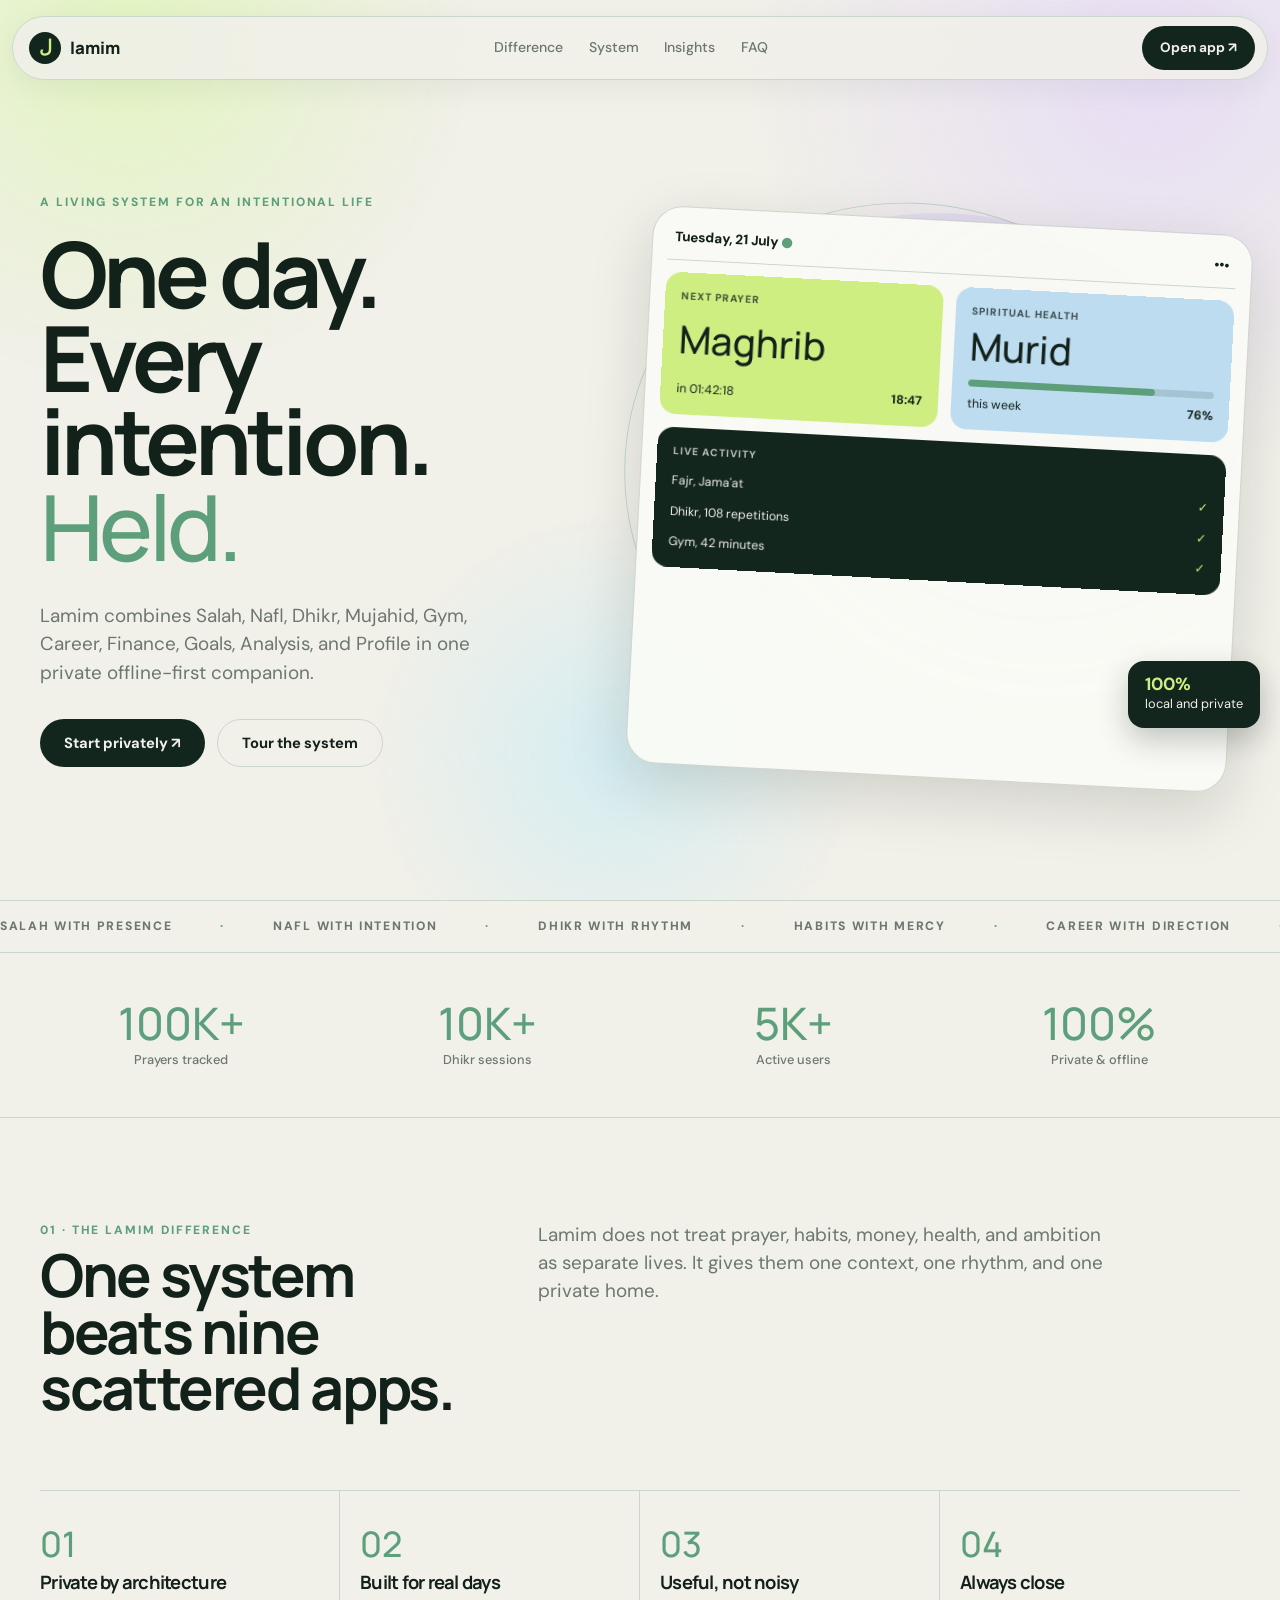
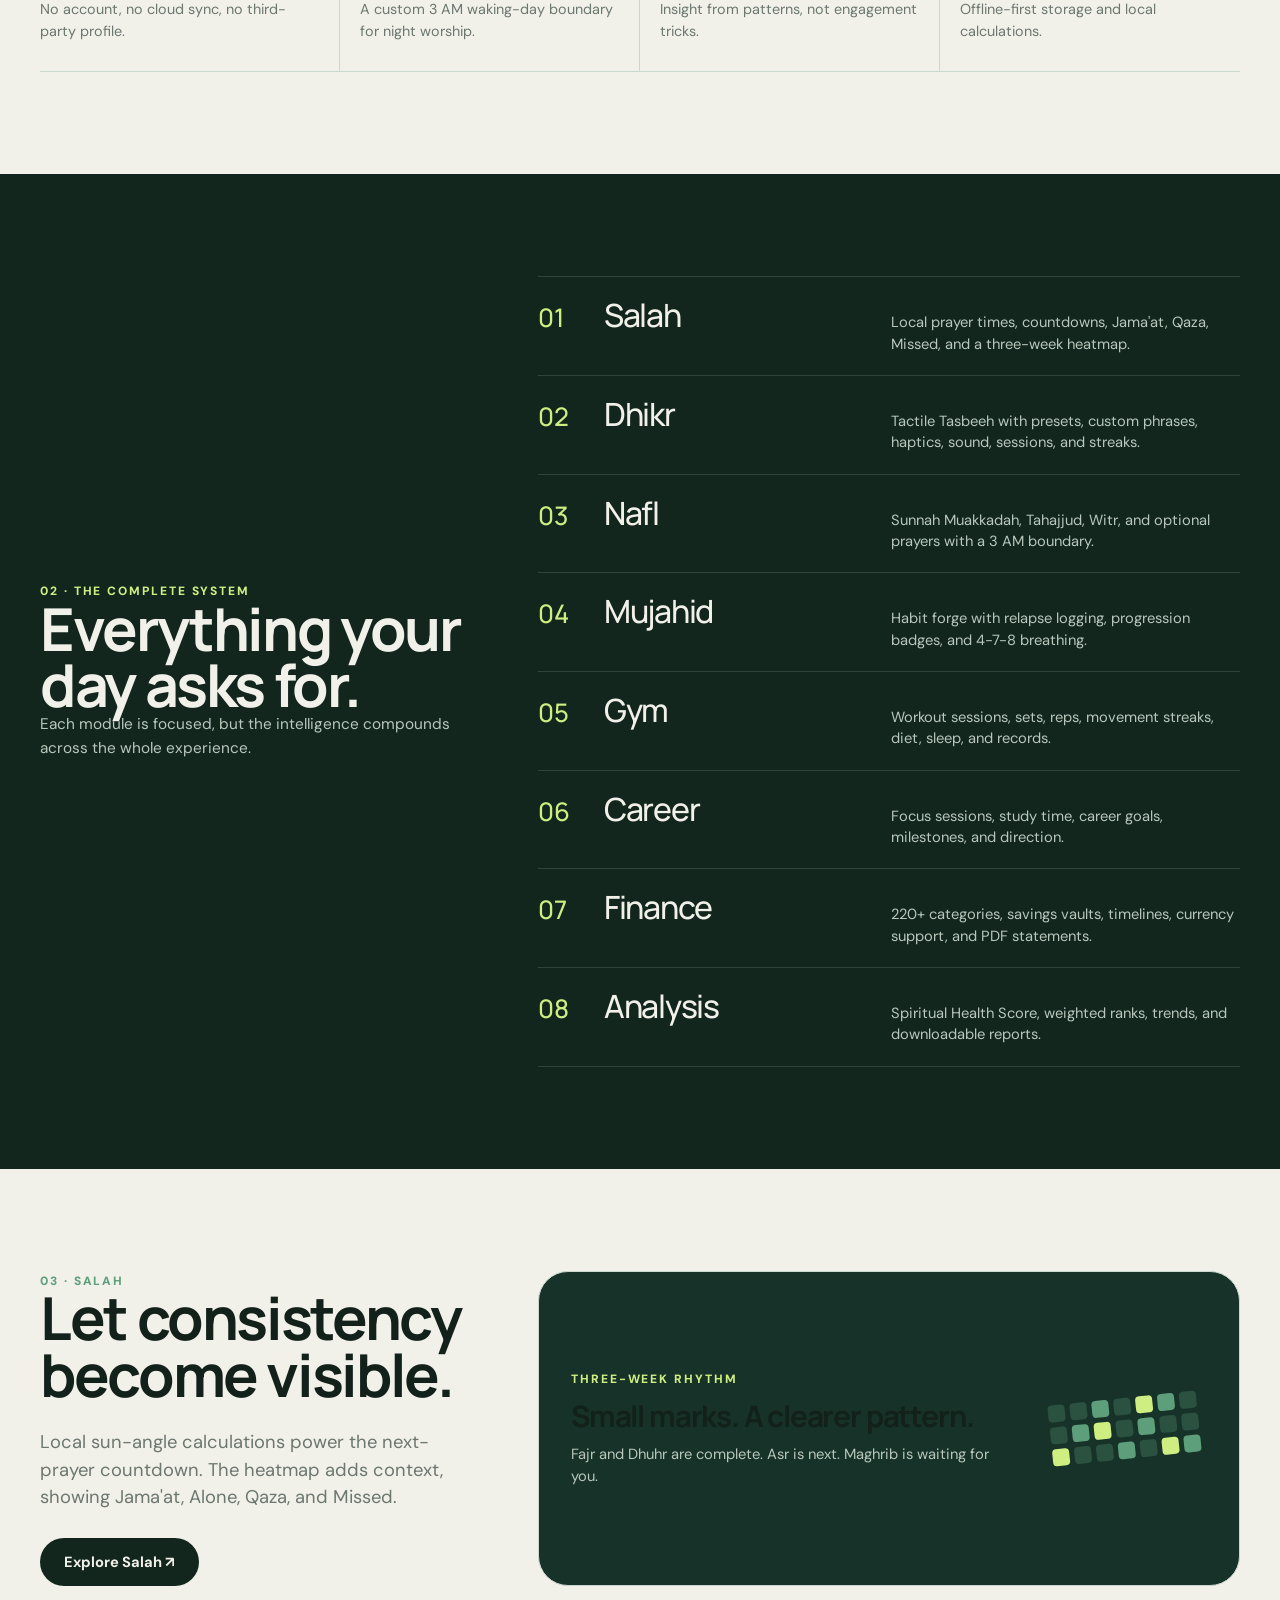
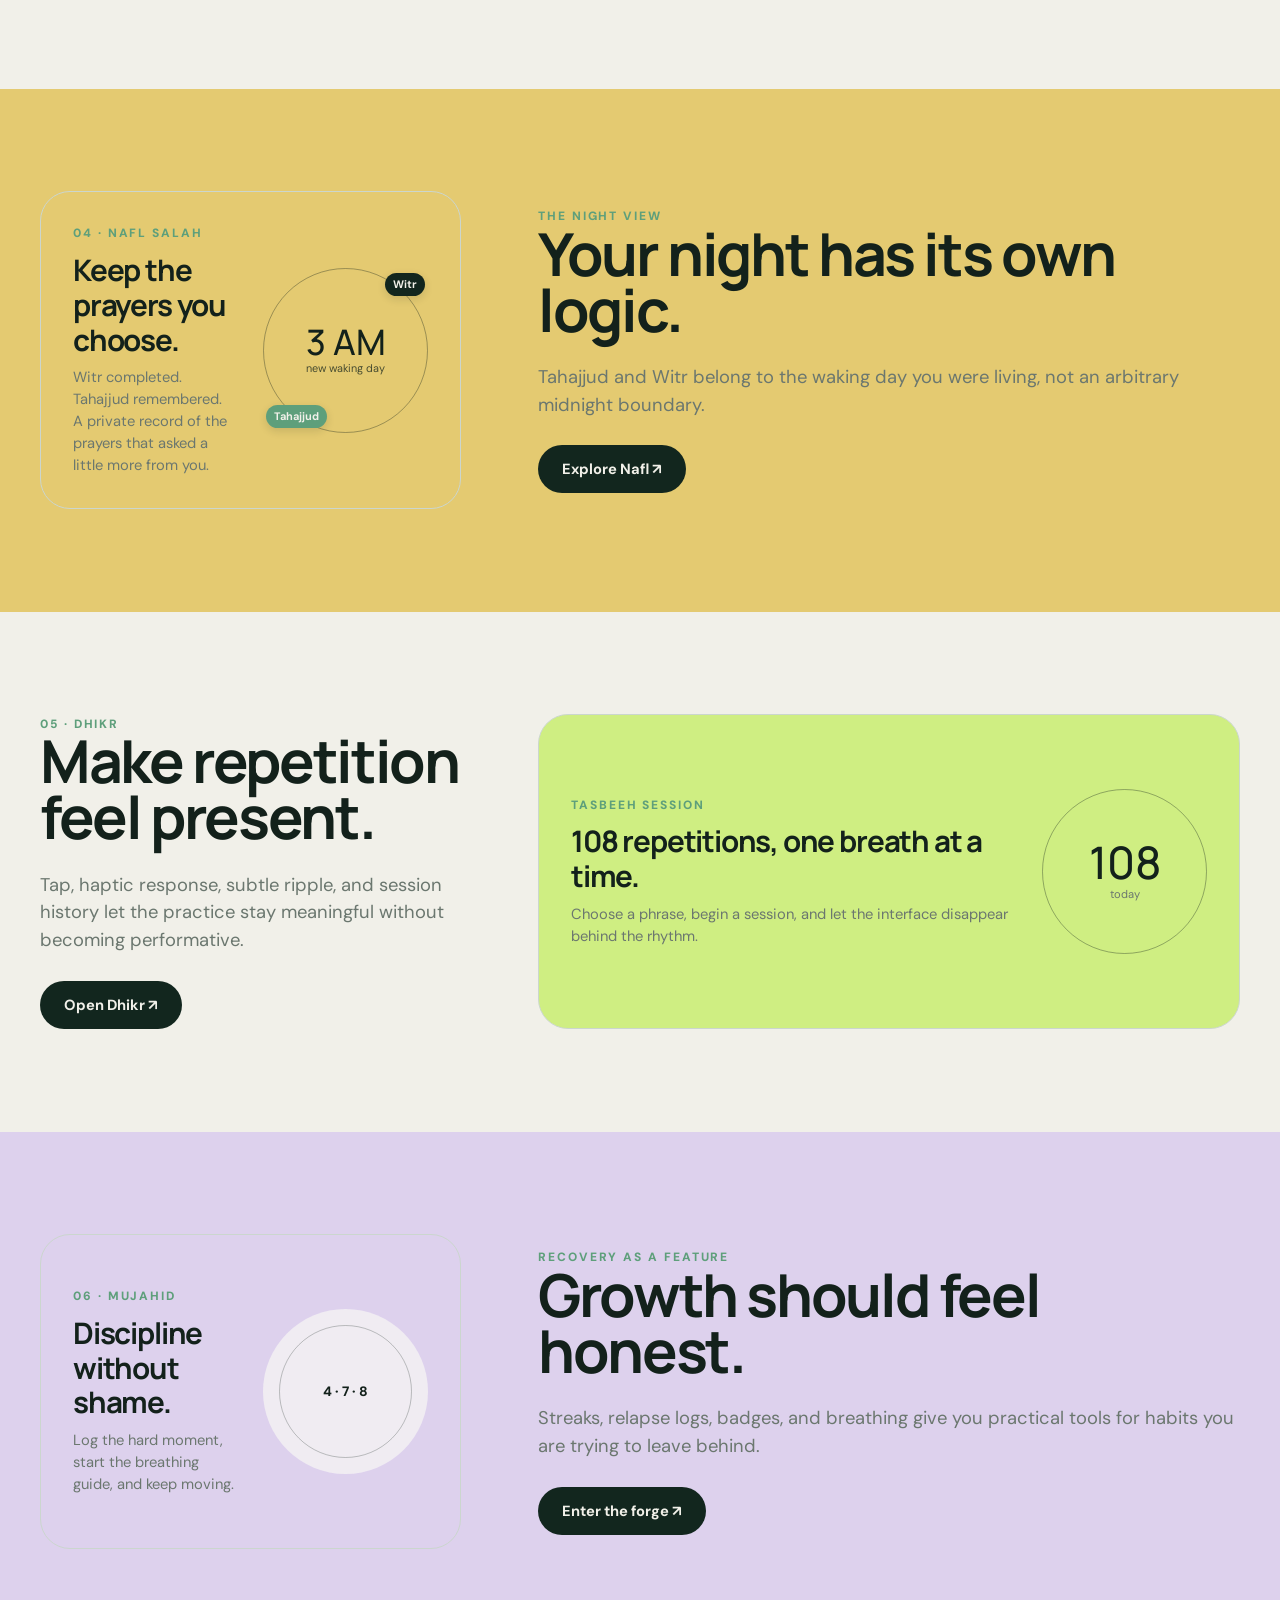
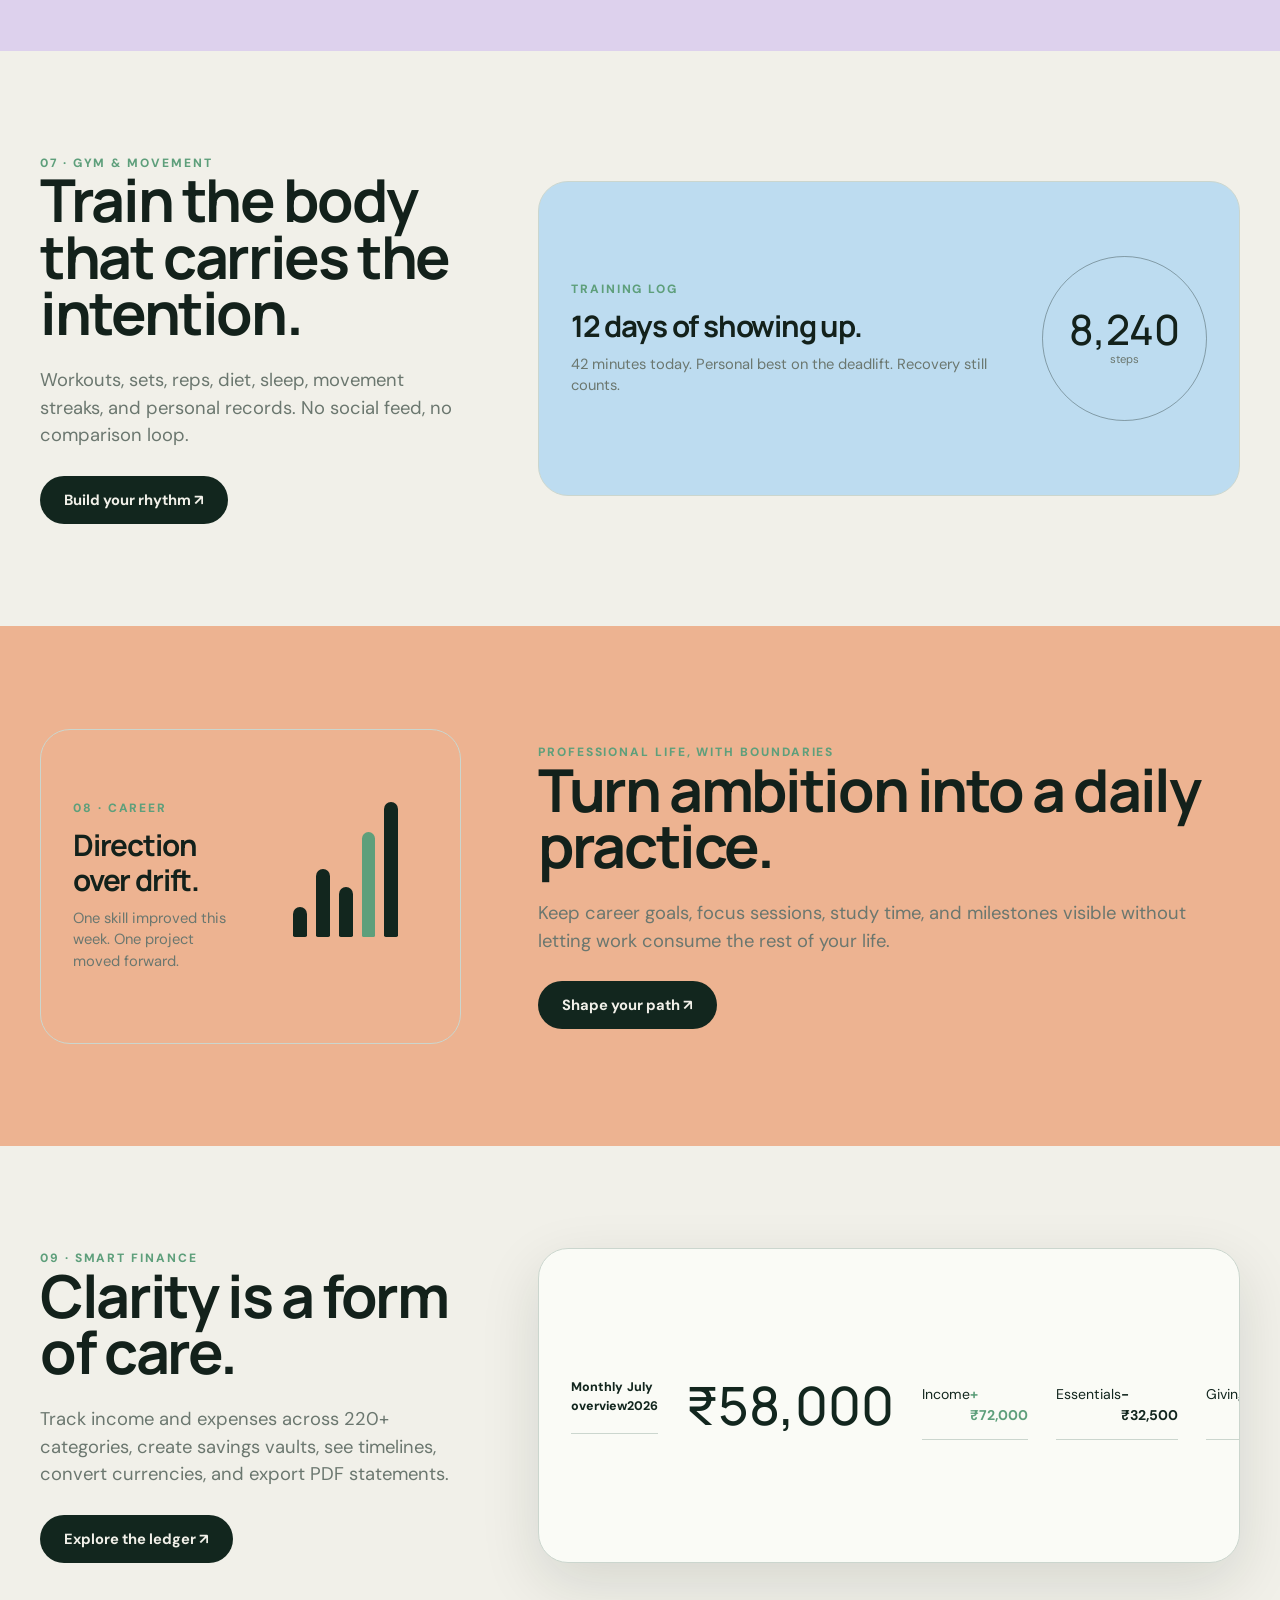
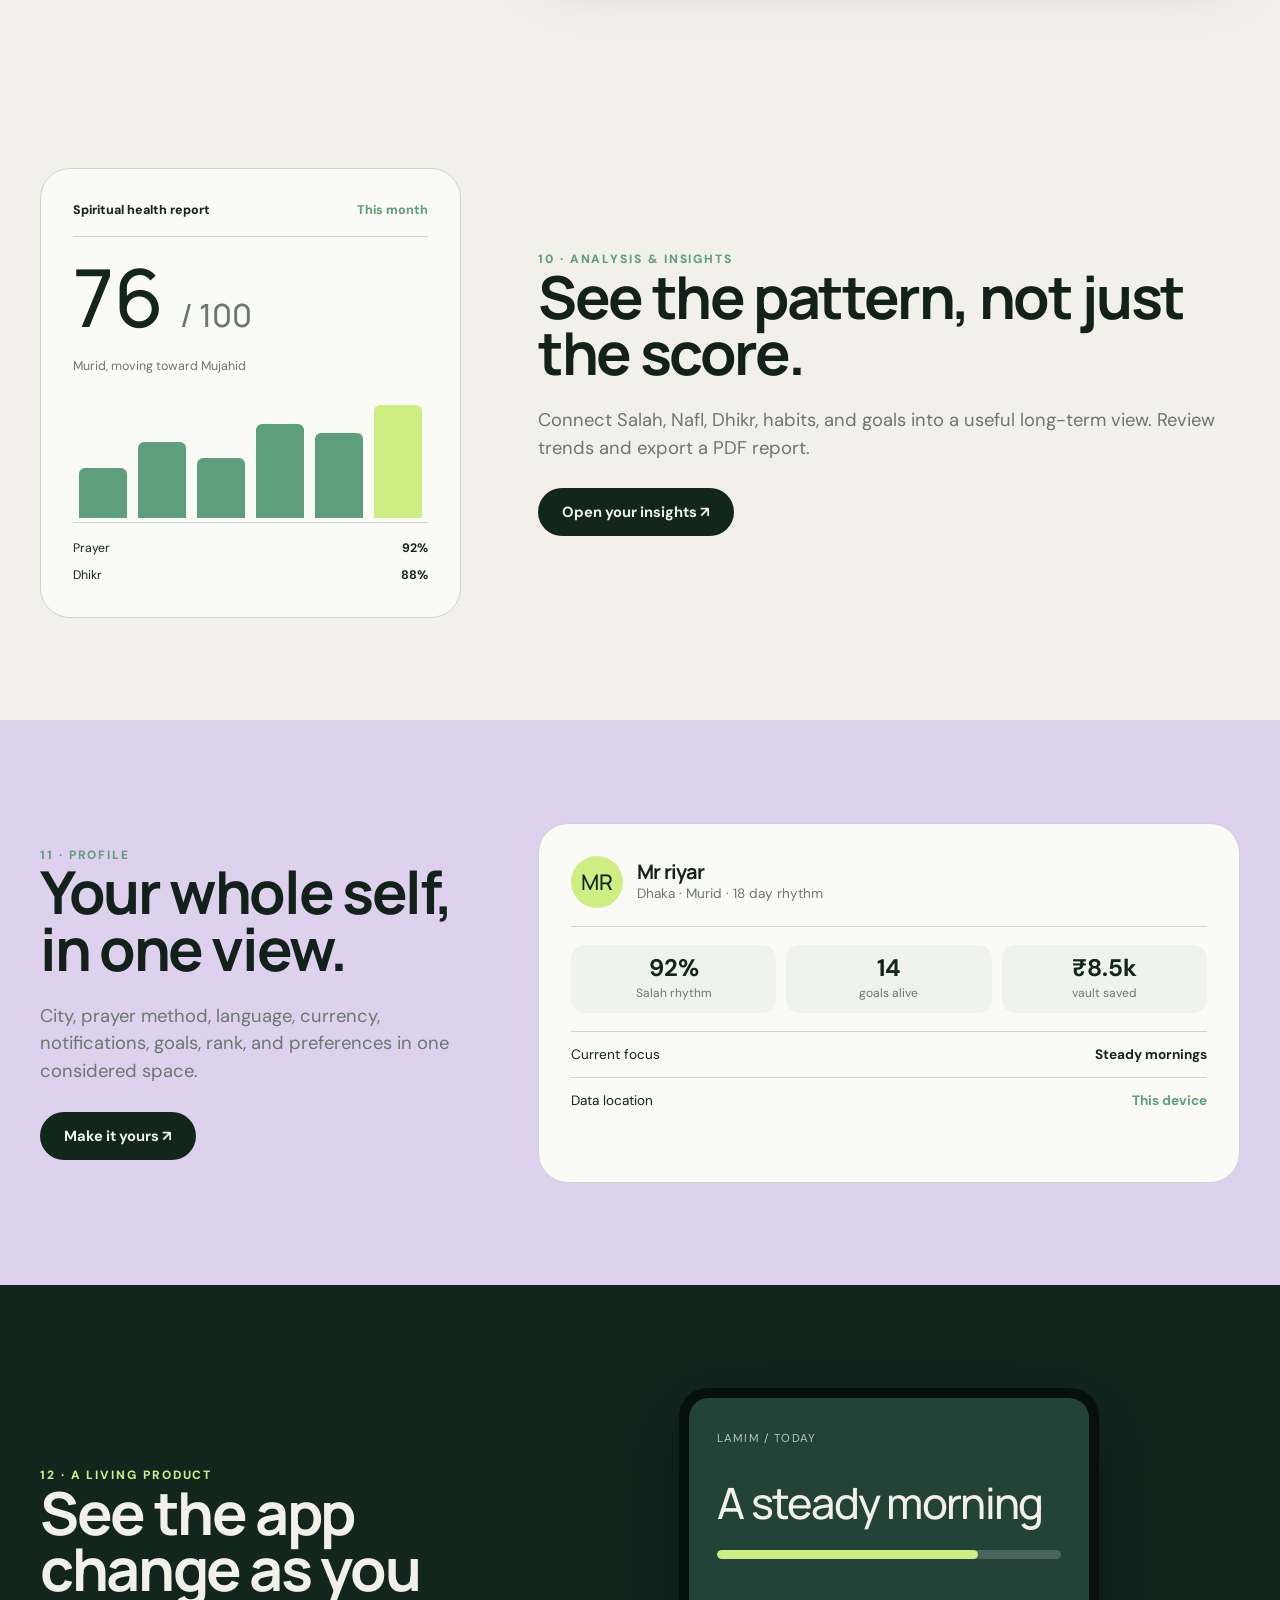
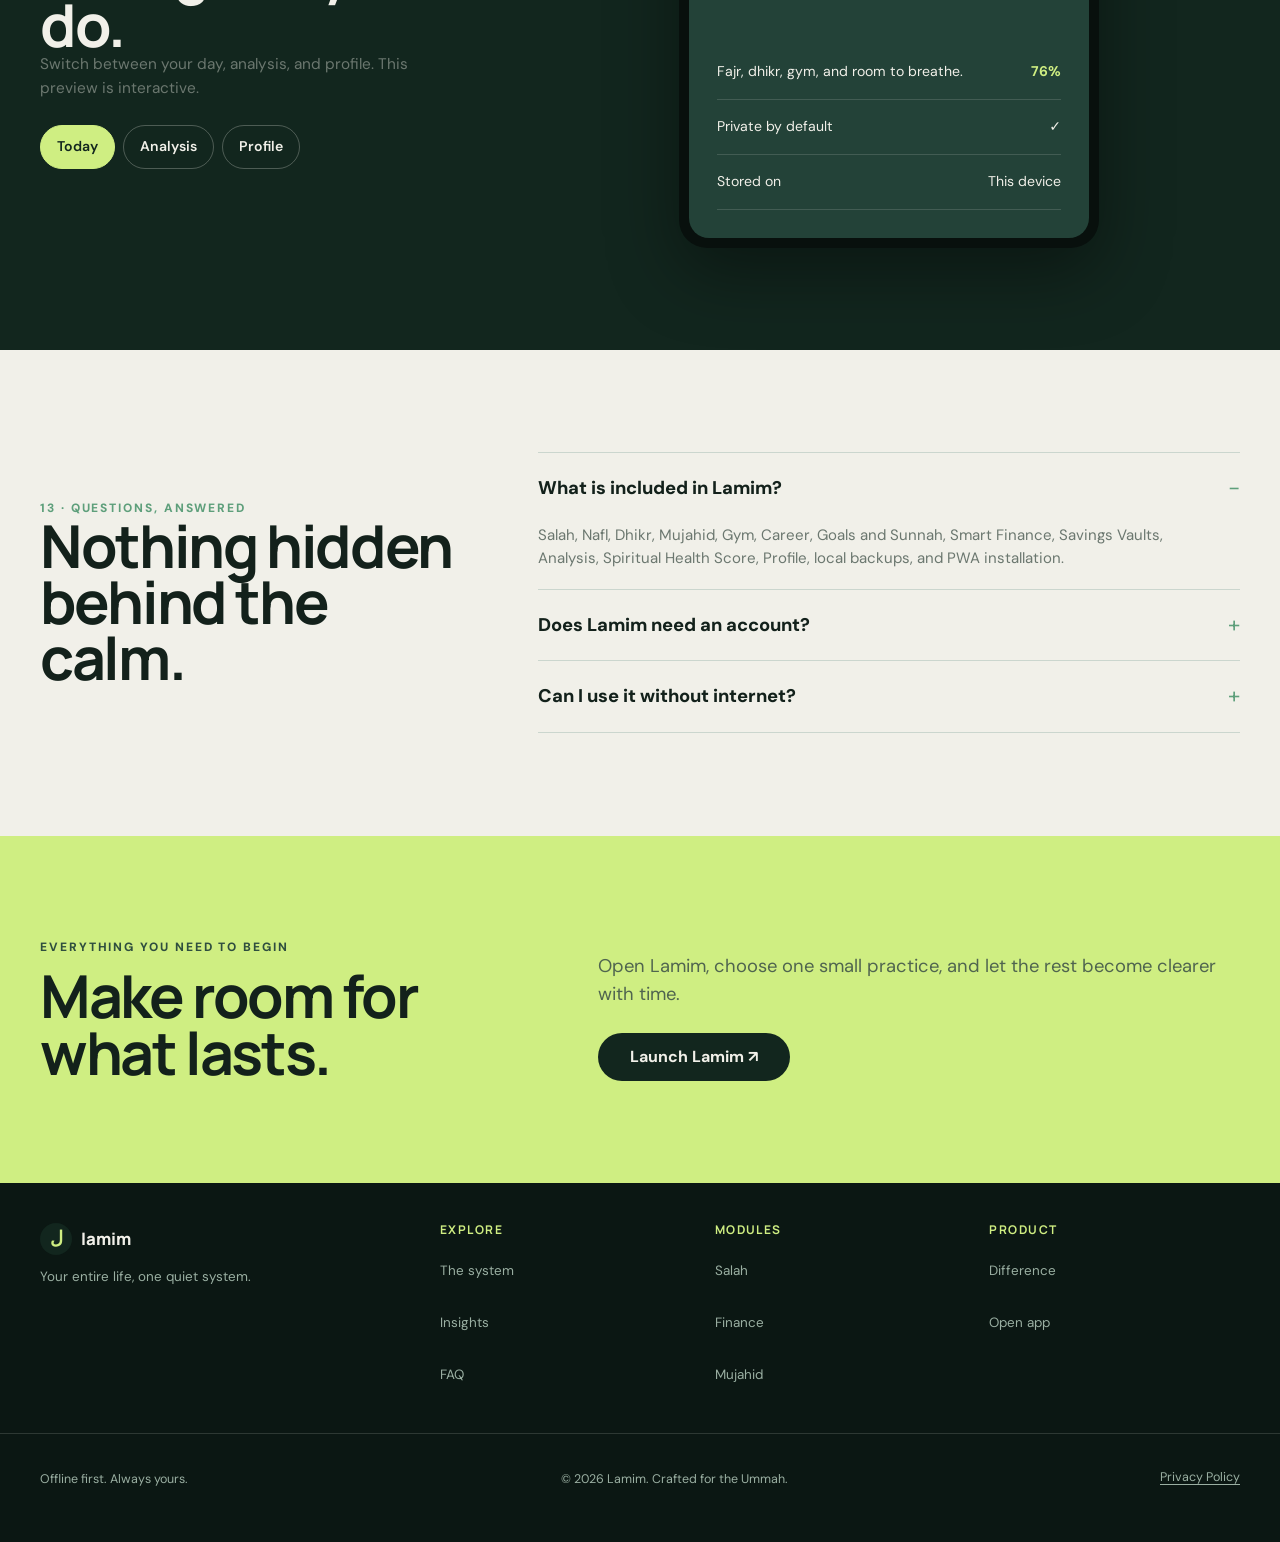
==== index.html @ c4741faf "Production optimization: self-host CDN, reduce fonts, non-blocking CSS, minify" ====
<!doctype html>
<html lang="en">
<head>
  <meta charset="utf-8">
  <meta name="viewport" content="width=device-width, initial-scale=1, viewport-fit=cover">
  <title>Lamim | One day, held with intention</title>
  <meta name="description" content="Lamim is a private offline-first Islamic life companion for prayer, habits, health, money and reflection.">
  <meta name="theme-color" content="#f1f0e9">

  <!-- SEO / Social -->
  <link rel="canonical" href="https://shahriyarcse-arch.github.io/Lamim/">
  <meta property="og:type" content="website">
  <meta property="og:url" content="https://shahriyarcse-arch.github.io/Lamim/">
  <meta property="og:title" content="Lamim | One day, held with intention">
  <meta property="og:description" content="Lamim is a private offline-first Islamic life companion for prayer, habits, health, money and reflection.">
  <meta property="og:image" content="https://shahriyarcse-arch.github.io/Lamim/app/assets/icon-512x512.png">
  <meta name="twitter:card" content="summary_large_image">
  <meta name="twitter:title" content="Lamim | One day, held with intention">
  <meta name="twitter:description" content="Lamim is a private offline-first Islamic life companion for prayer, habits, health, money and reflection.">
  <meta name="twitter:image" content="https://shahriyarcse-arch.github.io/Lamim/app/assets/icon-512x512.png">

  <!-- PWA / Icons -->
  <link rel="manifest" href="app/manifest.json">
  <link rel="icon" type="image/svg+xml" href="app/assets/icon.svg">
  <link rel="icon" type="image/png" sizes="32x32" href="app/assets/icon-32x32.png">
  <link rel="apple-touch-icon" href="app/assets/icon-180x180.png">
  <meta name="apple-mobile-web-app-capable" content="yes">
  <meta name="apple-mobile-web-app-status-bar-style" content="black-translucent">
  <meta name="mobile-web-app-capable" content="yes">

  <!-- Structured Data -->
  <script type="application/ld+json">
  {
    "@context": "https://schema.org",
    "@type": "WebApplication",
    "name": "Lamim",
    "description": "A private offline-first Islamic life companion for prayer, habits, health, money and reflection.",
    "url": "https://shahriyarcse-arch.github.io/Lamim/",
    "applicationCategory": "LifestyleApplication",
    "operatingSystem": "Any",
    "offers": { "@type": "Offer", "price": "0", "priceCurrency": "USD" },
    "featureList": ["Salah Tracker", "Dhikr Counter", "Nafl Goals", "Spiritual Analysis", "Gym & Diet Tracker", "Career Builder", "Islamic Finance"],
    "screenshot": "app/assets/icon-512x512.png",
    "softwareVersion": "4.0.0"
  }
  </script>

  <!-- Preconnect for performance -->
  <script>history.scrollRestoration='manual';if(!location.hash)window.scrollTo(0,0)</script>
  <link rel="preconnect" href="https://fonts.googleapis.com">
  <link rel="preconnect" href="https://fonts.gstatic.com" crossorigin>

  <link rel="preload" as="style" href="https://fonts.googleapis.com/css2?family=DM+Sans:ital,opsz,wght@0,9..40,400..700;1,9..40,400..700&family=Manrope:wght@400;500;600;700;800&display=swap" onload="this.onload=null;this.rel='stylesheet'">
  <link rel="preload" as="style" href="styles.min.css" onload="this.onload=null;this.rel='stylesheet'">
  <noscript>
    <link rel="stylesheet" href="https://fonts.googleapis.com/css2?family=DM+Sans:ital,opsz,wght@0,9..40,400..700;1,9..40,400..700&family=Manrope:wght@400;500;600;700;800&display=swap">
    <link rel="stylesheet" href="styles.min.css">
    <style>.reveal{opacity:1;transform:none}</style>
  </noscript>

  <style>
    :root{
      --paper:#f1f0e9;--paper-rgb:241,240,233;--ink:#13211b;--muted:#6b776f;--dark:#12261e;
      --mint:#cfee82;--teal:#5e9f7b;--lilac:#ddd1ed;--sky:#bddcf0;--coral:#edb391;--gold:#e4ca71;
      --line:#cbd6ce;--line-dark:rgba(241,240,233,.14);--ease:cubic-bezier(.16,1,.3,1);
      --wrap-max:1280px;--wrap-pad:clamp(16px,4vw,40px);
    }
    *,*::before,*::after{box-sizing:border-box}
    html{-webkit-text-size-adjust:100%}
    body{margin:0;background:var(--paper);color:var(--ink);font-family:'DM Sans',system-ui,-apple-ui,sans-serif;font-size:clamp(.95rem,1.2vw,1.05rem);line-height:1.55;overflow-x:hidden;width:100%;-webkit-font-smoothing:antialiased}
    body::before{content:"";position:fixed;inset:0;z-index:-1;background:radial-gradient(circle at 10% 4%,#e2f4c1,transparent 24%),radial-gradient(circle at 90% 8%,#e7ddf4,transparent 28%),radial-gradient(circle at 48% 84%,#d5edf1,transparent 24%);pointer-events:none}
    .skip-link{position:fixed;top:-100%;left:12px;z-index:1000;padding:10px 20px;background:var(--ink);color:var(--paper);border-radius:0 0 12px 12px;font-weight:700;font-size:.88rem;transition:top .2s}
    .skip-link:focus{top:0;outline:3px solid var(--teal);outline-offset:2px}
    a{color:inherit;text-decoration:none}
    button{font:inherit;cursor:pointer}
    h1,h2,h3,h4,p,blockquote,figure{margin:0}
    h1,h2,h3{font-family:'Manrope',system-ui,sans-serif;letter-spacing:-.04em;color:var(--ink)}
    h1{font-size:clamp(2.2rem,6.5vw+.5rem,7.5rem);line-height:.92;letter-spacing:-.05em}
    .hero-title{margin-top:20px}
    h1 em{font-family:'Manrope',sans-serif;font-weight:500;font-style:normal;color:var(--teal);line-height:.95}
    h2{font-size:clamp(1.8rem,4vw+.5rem,4.8rem);line-height:.95}
    h3{font-size:clamp(1.15rem,2vw,1.6rem);line-height:1.15}
    p{color:var(--muted);max-width:65ch}
    .eyebrow{font-size:clamp(.68rem,1vw,.75rem);letter-spacing:.16em;text-transform:uppercase;font-weight:800;color:var(--teal)}
    .wrap{width:100%;max-width:var(--wrap-max);padding-left:var(--wrap-pad);padding-right:var(--wrap-pad);margin:0 auto}
    .nav{position:fixed;z-index:100;top:12px;left:50%;transform:translateX(-50%);width:calc(100% - 24px);max-width:var(--wrap-max);display:flex;align-items:center;justify-content:space-between;padding:8px 12px 8px 16px;background:rgba(var(--paper-rgb),.88);backdrop-filter:blur(18px);-webkit-backdrop-filter:blur(18px);border:1px solid var(--line);border-radius:999px;box-shadow:0 8px 32px rgba(19,33,27,.06)}
    .brand{display:flex;align-items:center;gap:9px;font-family:'Manrope',sans-serif;font-weight:800;font-size:1.05rem}
    .mark{width:32px;height:32px;border-radius:50%;display:grid;place-items:center;background:var(--dark);color:var(--mint);font-family:Georgia,serif;font-size:18px;flex-shrink:0}
    .links{display:none;gap:clamp(16px,2vw,28px);color:var(--muted);font-size:.88rem;font-weight:500}
    .links a{padding:6px 0}
    .navcta,.btn{min-height:44px;padding:0 18px;border:0;border-radius:999px;display:inline-flex;align-items:center;justify-content:center;gap:8px;font-weight:700;font-size:.85rem;cursor:pointer;white-space:nowrap}
    .navcta{background:var(--dark);color:var(--paper)}
    .btn{background:var(--dark);color:var(--paper);padding:0 24px;min-height:48px;font-size:.92rem}
    .btn.alt{background:transparent;border:1px solid var(--line);color:var(--ink)}
    .nav-actions{display:flex;align-items:center;gap:8px}
    .menu{display:flex;align-items:center;justify-content:center;background:transparent;border:0;width:44px;height:44px;font-size:20px;color:var(--ink);border-radius:50%}
    .nav-overlay{position:fixed;top:66px;left:12px;right:12px;background:rgba(241,240,233,.97);backdrop-filter:blur(24px);-webkit-backdrop-filter:blur(24px);border:1px solid var(--line);border-radius:24px;padding:20px 16px;display:flex;flex-direction:column;gap:8px;box-shadow:0 20px 50px rgba(19,33,27,.18);opacity:0;visibility:hidden;transform:translateY(-10px) scale(.98);z-index:99}
    .nav.mobile-active .nav-overlay{opacity:1;visibility:visible;transform:translateY(0) scale(1)}
    @media(min-width:768px){.links{display:flex}.menu,.nav-overlay{display:none!important}.nav{top:16px;padding:9px 12px 9px 16px}}
    .hero{padding:110px 0 60px}
    .hero-grid{display:flex;flex-direction:column;gap:clamp(28px,5vw,60px)}
    .hero p{font-size:clamp(1rem,1.8vw,1.18rem);line-height:1.5;margin:clamp(20px,4vw,32px) 0;max-width:44ch}
    .actions{display:flex;flex-direction:column;gap:12px;width:100%}
    .actions .btn{width:100%;text-align:center}
    @media(min-width:540px){.actions{flex-direction:row;width:auto}.actions .btn{width:auto}}
    .hero-art{width:100%;max-width:580px;margin:0 auto;min-height:380px;position:relative;overflow:hidden}
    .halo{position:absolute;inset:7% 0 3% 7%;border-radius:50%;background:radial-gradient(circle at 68% 28%,#d8ccec,transparent 66%)}
    .orbit{position:absolute;inset:0;border:1px solid #5e9f7b55;border-radius:50%;transform:rotate(18deg) scale(.89)}
    .app{position:absolute;left:2%;right:2%;top:4%;bottom:2%;padding:clamp(12px,3vw,20px);border:1px solid #13211b2c;border-radius:clamp(20px,4vw,30px);background:#fafbf6ee;box-shadow:0 20px 60px rgba(19,33,27,.15);transform:rotate(1deg)}
    .float{position:absolute;right:12px;bottom:12px;padding:10px 14px;border-radius:16px;background:var(--dark);color:var(--paper);box-shadow:0 12px 30px rgba(19,33,27,.25);font-size:.8rem;z-index:10}
    @media(min-width:1024px){.hero-art{overflow:visible}.hero{min-height:100vh;padding:140px 0 80px;display:grid;align-items:center}.hero-grid{display:grid;grid-template-columns:.85fr 1.15fr;gap:clamp(40px,5vw,90px);align-items:center}.hero-art{height:620px;max-width:100%}.app{left:8%;right:0;top:8%;bottom:2%;padding:15px;border-radius:30px;transform:rotate(3deg)}.float{right:-3%;bottom:10%;padding:14px 17px}}
    .reveal{opacity:0;transform:translateY(30px)}
    .btn,.navcta{transition:transform .45s var(--ease),box-shadow .45s var(--ease),background .2s;will-change:transform}
    .app-head{display:flex;justify-content:space-between;padding:4px 7px 12px;border-bottom:1px solid var(--line);font-weight:800;font-size:.85rem}
    .app-grid{display:grid;grid-template-columns:1fr 1fr;gap:clamp(8px,2vw,13px);margin-top:12px}
    .tile{padding:clamp(10px,2.5vw,16px);border-radius:16px;min-height:110px;background:#edf2eb;display:flex;flex-direction:column;justify-content:space-between}
    .tile.mint{background:var(--mint)}.tile.sky{background:var(--sky)}.tile.dark{background:var(--dark);color:var(--paper)}
    .wide{grid-column:1/-1;min-height:140px}
    .kicker{font-size:.64rem;text-transform:uppercase;letter-spacing:.1em;font-weight:800;opacity:.75}
    .big{font:500 clamp(1.6rem,4vw,2.4rem)/1 'Manrope',sans-serif;margin:8px 0 4px}
    .row{display:flex;justify-content:space-between;align-items:center;margin-top:8px;font-size:clamp(.7rem,1.2vw,.77rem)}
    .meter{height:7px;background:#13211b22;border-radius:9px;overflow:hidden;margin-top:10px}
    .meter span{display:block;width:76%;height:100%;background:var(--teal);border-radius:inherit}
  </style>
</head>
<body>
  <a href="#top" class="skip-link">Skip to main content</a>

  <!-- Sticky Navigation Header -->
  <nav class="nav" aria-label="Primary">
    <a class="brand" href="#top" aria-label="Lamim Home">
      <span class="mark" aria-hidden="true">ل</span>lamim
    </a>
    
    <div class="links">
      <a href="#difference">Difference</a>
      <a href="#system">System</a>
      <a href="#insights">Insights</a>
      <a href="#faq">FAQ</a>
    </div>

    <div class="nav-actions">
      <a class="navcta" href="app/index.html">Open app ↗</a>
      <button type="button" class="menu" aria-label="Open navigation" aria-expanded="false" id="menuToggle">☰</button>
    </div>

    <!-- Mobile Navigation Overlay Dropdown -->
    <div class="nav-overlay" id="navOverlay" role="dialog" aria-modal="true" aria-label="Mobile Navigation">
      <a href="#difference" class="nav-link-mobile"><span>The Difference</span></a>
      <a href="#system" class="nav-link-mobile"><span>Complete System</span></a>
      <a href="#insights" class="nav-link-mobile"><span>Insights & Score</span></a>
      <a href="#faq" class="nav-link-mobile"><span>Questions & Answers</span></a>
      <a href="app/index.html" style="background: var(--dark); color: var(--paper); text-align: center; justify-content: center; margin-top: 8px;">Launch App ↗</a>
    </div>
  </nav>

  <main id="top">
    <!-- Hero Section -->
    <section class="hero">
      <div class="wrap hero-grid">
        <div class="reveal">
          <div class="eyebrow">A living system for an intentional life</div>
          <h1 class="hero-title">One day. Every intention. <em>Held.</em></h1>
          <p>Lamim combines Salah, Nafl, Dhikr, Mujahid, Gym, Career, Finance, Goals, Analysis, and Profile in one private offline-first companion.</p>
          <div class="actions">
            <a class="btn" href="app/index.html">Start privately ↗</a>
            <a class="btn alt" href="#system">Tour the system</a>
          </div>
        </div>

        <div class="hero-art reveal">
          <div class="halo"></div>
          <div class="orbit"></div>
          <div class="app">
            <div class="app-head">
              <span>Tuesday, 21 July <span style="color:var(--teal)">●</span></span>
              <span>•••</span>
            </div>
            <div class="app-grid">
              <div class="tile mint">
                <div class="kicker">Next prayer</div>
                <div class="big">Maghrib</div>
                <div class="row"><span>in 01:42:18</span><b>18:47</b></div>
              </div>
              <div class="tile sky">
                <div class="kicker">Spiritual health</div>
                <div class="big">Murid</div>
                <div class="meter"><span></span></div>
                <div class="row"><span>this week</span><b>76%</b></div>
              </div>
              <div class="tile dark wide">
                <div class="kicker">Live activity</div>
                <div class="row"><span>Fajr, Jama'at</span><b style="color:var(--mint)">✓</b></div>
                <div class="row"><span>Dhikr, 108 repetitions</span><b style="color:var(--mint)">✓</b></div>
                <div class="row"><span>Gym, 42 minutes</span><b style="color:var(--mint)">✓</b></div>
              </div>
            </div>
          </div>
          <div class="float"><b>100%</b> local and private</div>
        </div>
      </div>
    </section>

    <!-- Infinite Marquee Ribbon -->
    <div class="ribbon">
      <div class="track-wrapper">
        <div class="track">
          <span>Salah with presence</span>
          <span>Nafl with intention</span>
          <span>Dhikr with rhythm</span>
          <span>Habits with mercy</span>
          <span>Career with direction</span>
          <span>Money with clarity</span>
          <span>Zero cloud, zero tracking</span>
          <span>Salah with presence</span>
          <span>Nafl with intention</span>
          <span>Dhikr with rhythm</span>
          <span>Habits with mercy</span>
          <span>Career with direction</span>
          <span>Money with clarity</span>
          <span>Zero cloud, zero tracking</span>
        </div>
      </div>
    </div>

    <!-- Stats Bar -->
    <section class="stats-bar reveal">
      <div class="wrap stats-grid">
        <div class="stat-item">
          <span class="stat-number">100K+</span>
          <span class="stat-label">Prayers tracked</span>
        </div>
        <div class="stat-item">
          <span class="stat-number">10K+</span>
          <span class="stat-label">Dhikr sessions</span>
        </div>
        <div class="stat-item">
          <span class="stat-number">5K+</span>
          <span class="stat-label">Active users</span>
        </div>
        <div class="stat-item">
          <span class="stat-number">100%</span>
          <span class="stat-label">Private & offline</span>
        </div>
      </div>
    </section>

    <!-- Section 01: Difference -->
    <section id="difference">
      <div class="wrap">
        <div class="section-head reveal">
          <div>
            <div class="eyebrow">01 · The Lamim difference</div>
            <h2>One system beats nine scattered apps.</h2>
          </div>
          <p>Lamim does not treat prayer, habits, money, health, and ambition as separate lives. It gives them one context, one rhythm, and one private home.</p>
        </div>

        <div class="manifest">
          <article class="reveal">
            <b>01</b>
            <h3>Private by architecture</h3>
            <p>No account, no cloud sync, no third-party profile.</p>
          </article>
          <article class="reveal">
            <b>02</b>
            <h3>Built for real days</h3>
            <p>A custom 3 AM waking-day boundary for night worship.</p>
          </article>
          <article class="reveal">
            <b>03</b>
            <h3>Useful, not noisy</h3>
            <p>Insight from patterns, not engagement tricks.</p>
          </article>
          <article class="reveal">
            <b>04</b>
            <h3>Always close</h3>
            <p>Offline-first storage and local calculations.</p>
          </article>
        </div>
      </div>
    </section>

    <!-- Section 02: Complete System -->
    <section class="dark" id="system">
      <div class="wrap dark-grid">
        <div class="reveal">
          <div class="eyebrow" style="color:var(--mint)">02 · The complete system</div>
          <h2>Everything your day asks for.</h2>
          <p>Each module is focused, but the intelligence compounds across the whole experience.</p>
        </div>

        <div class="system">
          <article class="system-row reveal">
            <div class="num">01</div>
            <h3>Salah</h3>
            <p>Local prayer times, countdowns, Jama'at, Qaza, Missed, and a three-week heatmap.</p>
          </article>
          <article class="system-row reveal">
            <div class="num">02</div>
            <h3>Dhikr</h3>
            <p>Tactile Tasbeeh with presets, custom phrases, haptics, sound, sessions, and streaks.</p>
          </article>
          <article class="system-row reveal">
            <div class="num">03</div>
            <h3>Nafl</h3>
            <p>Sunnah Muakkadah, Tahajjud, Witr, and optional prayers with a 3 AM boundary.</p>
          </article>
          <article class="system-row reveal">
            <div class="num">04</div>
            <h3>Mujahid</h3>
            <p>Habit forge with relapse logging, progression badges, and 4-7-8 breathing.</p>
          </article>
          <article class="system-row reveal">
            <div class="num">05</div>
            <h3>Gym</h3>
            <p>Workout sessions, sets, reps, movement streaks, diet, sleep, and records.</p>
          </article>
          <article class="system-row reveal">
            <div class="num">06</div>
            <h3>Career</h3>
            <p>Focus sessions, study time, career goals, milestones, and direction.</p>
          </article>
          <article class="system-row reveal">
            <div class="num">07</div>
            <h3>Finance</h3>
            <p>220+ categories, savings vaults, timelines, currency support, and PDF statements.</p>
          </article>
          <article class="system-row reveal">
            <div class="num">08</div>
            <h3>Analysis</h3>
            <p>Spiritual Health Score, weighted ranks, trends, and downloadable reports.</p>
          </article>
        </div>
      </div>
    </section>

    <!-- Section 03: Salah -->
    <section id="feature-salah">
      <div class="wrap feature-grid">
        <div class="feature-copy reveal">
          <div class="eyebrow">03 · Salah</div>
          <h2>Let consistency become visible.</h2>
          <p>Local sun-angle calculations power the next-prayer countdown. The heatmap adds context, showing Jama'at, Alone, Qaza, and Missed.</p>
          <a class="btn" href="app/index.html?section=salah">Explore Salah ↗</a>
        </div>
        <div class="visual salah reveal">
          <div class="v-info">
            <div class="eyebrow" style="color:var(--mint)">Three-week rhythm</div>
            <h3>Small marks. A clearer pattern.</h3>
            <p>Fajr and Dhuhr are complete. Asr is next. Maghrib is waiting for you.</p>
          </div>
          <div class="v-art">
            <div class="heatmap" aria-hidden="true">
              <i></i><i></i><i></i><i></i><i></i><i></i><i></i>
              <i></i><i></i><i></i><i></i><i></i><i></i><i></i>
              <i></i><i></i><i></i><i></i><i></i><i></i><i></i>
            </div>
          </div>
        </div>
      </div>
    </section>

    <!-- Section 04: Nafl -->
    <section id="feature-nafl" style="background:var(--gold)">
      <div class="wrap feature-grid">
        <div class="visual nafl reveal">
          <div class="v-info">
            <div class="eyebrow">04 · Nafl Salah</div>
            <h3>Keep the prayers you choose.</h3>
            <p>Witr completed. Tahajjud remembered. A private record of the prayers that asked a little more from you.</p>
          </div>
          <div class="v-art">
            <div class="nafl-orbit-ring" aria-hidden="true">
              <div class="nafl-badge witr">Witr</div>
              <div class="nafl-badge tahajjud">Tahajjud</div>
            </div>
            <div class="nafl-center-text">
              <b>3 AM</b>
              <span>new waking day</span>
            </div>
          </div>
        </div>
        <div class="feature-copy reveal">
          <div class="eyebrow">The night view</div>
          <h2>Your night has its own logic.</h2>
          <p>Tahajjud and Witr belong to the waking day you were living, not an arbitrary midnight boundary.</p>
          <a class="btn" href="app/index.html?section=nafl">Explore Nafl ↗</a>
        </div>
      </div>
    </section>

    <!-- Section 05: Dhikr -->
    <section id="feature-dhikr">
      <div class="wrap feature-grid">
        <div class="feature-copy reveal">
          <div class="eyebrow">05 · Dhikr</div>
          <h2>Make repetition feel present.</h2>
          <p>Tap, haptic response, subtle ripple, and session history let the practice stay meaningful without becoming performative.</p>
          <a class="btn" href="app/index.html?section=dhikr">Open Dhikr ↗</a>
        </div>
        <div class="visual dhikr reveal">
          <div class="v-info">
            <div class="eyebrow">Tasbeeh session</div>
            <h3>108 repetitions, one breath at a time.</h3>
            <p>Choose a phrase, begin a session, and let the interface disappear behind the rhythm.</p>
          </div>
          <div class="v-art">
            <div class="dhikr-ring">
              <div class="count">
                <b>108</b>
                <span>today</span>
              </div>
            </div>
          </div>
        </div>
      </div>
    </section>

    <!-- Section 06: Mujahid -->
    <section id="feature-mujahid" style="background:var(--lilac)">
      <div class="wrap feature-grid">
        <div class="visual mujahid reveal">
          <div class="v-info">
            <div class="eyebrow">06 · Mujahid</div>
            <h3>Discipline without shame.</h3>
            <p>Log the hard moment, start the breathing guide, and keep moving.</p>
          </div>
          <div class="v-art">
            <div class="breath" aria-hidden="true"></div>
          </div>
        </div>
        <div class="feature-copy reveal">
          <div class="eyebrow">Recovery as a feature</div>
          <h2>Growth should feel honest.</h2>
          <p>Streaks, relapse logs, badges, and breathing give you practical tools for habits you are trying to leave behind.</p>
          <a class="btn" href="app/index.html?section=mujahid">Enter the forge ↗</a>
        </div>
      </div>
    </section>

    <!-- Section 07: Gym -->
    <section id="feature-gym">
      <div class="wrap feature-grid">
        <div class="feature-copy reveal">
          <div class="eyebrow">07 · Gym & movement</div>
          <h2>Train the body that carries the intention.</h2>
          <p>Workouts, sets, reps, diet, sleep, movement streaks, and personal records. No social feed, no comparison loop.</p>
          <a class="btn" href="app/index.html?section=gym">Build your rhythm ↗</a>
        </div>
        <div class="visual gym reveal">
          <div class="v-info">
            <div class="eyebrow">Training log</div>
            <h3>12 days of showing up.</h3>
            <p>42 minutes today. Personal best on the deadlift. Recovery still counts.</p>
          </div>
          <div class="v-art">
            <div class="gym-ring">
              <div class="gym-stat">
                <b>8,240</b>
                <span>steps</span>
              </div>
            </div>
          </div>
        </div>
      </div>
    </section>

    <!-- Section 08: Career -->
    <section id="feature-career" style="background:var(--coral)">
      <div class="wrap feature-grid">
        <div class="visual career reveal">
          <div class="v-info">
            <div class="eyebrow">08 · Career</div>
            <h3>Direction over drift.</h3>
            <p>One skill improved this week. One project moved forward.</p>
          </div>
          <div class="v-art">
            <div class="career-bars" aria-hidden="true">
              <i></i><i></i><i></i><i></i><i></i>
            </div>
          </div>
        </div>
        <div class="feature-copy reveal">
          <div class="eyebrow">Professional life, with boundaries</div>
          <h2>Turn ambition into a daily practice.</h2>
          <p>Keep career goals, focus sessions, study time, and milestones visible without letting work consume the rest of your life.</p>
          <a class="btn" href="app/index.html?section=career">Shape your path ↗</a>
        </div>
      </div>
    </section>

    <!-- Section 09: Finance -->
    <section id="feature-finance">
      <div class="wrap feature-grid">
        <div class="feature-copy reveal">
          <div class="eyebrow">09 · Smart finance</div>
          <h2>Clarity is a form of care.</h2>
          <p>Track income and expenses across 220+ categories, create savings vaults, see timelines, convert currencies, and export PDF statements.</p>
          <a class="btn" href="app/index.html?section=finance">Explore the ledger ↗</a>
        </div>
        <div class="visual ledger reveal">
          <div class="ledger-top">
            <span>Monthly overview</span>
            <span>July 2026</span>
          </div>
          <div class="ledger-total">₹58,000</div>
          <div class="ledger-row"><span>Income</span><b class="green">+ ₹72,000</b></div>
          <div class="ledger-row"><span>Essentials</span><b>− ₹32,500</b></div>
          <div class="ledger-row"><span>Giving</span><b>− ₹8,000</b></div>
          <div class="ledger-row"><span>Savings vault</span><b class="green">₹8,500 / ₹10,000</b></div>
        </div>
      </div>
    </section>

    <!-- Section 10: Analysis & Insights -->
    <section id="insights">
      <div class="wrap analysis-grid">
        <div class="analysis-board reveal">
          <div class="analysis-top">
            <span>Spiritual health report</span>
            <span class="green">This month</span>
          </div>
          <div class="score">76 <small style="font-size:0.4em; color:var(--muted);">/ 100</small></div>
          <div style="font-size:.78rem; color:var(--muted)">Murid, moving toward Mujahid</div>
          <div class="chart" aria-hidden="true">
            <i></i><i></i><i></i><i></i><i></i><i></i>
          </div>
          <div class="row"><span>Prayer</span><b>92%</b></div>
          <div class="row"><span>Dhikr</span><b>88%</b></div>
        </div>
        <div class="feature-copy reveal">
          <div class="eyebrow">10 · Analysis & insights</div>
          <h2>See the pattern, not just the score.</h2>
          <p>Connect Salah, Nafl, Dhikr, habits, and goals into a useful long-term view. Review trends and export a PDF report.</p>
          <a class="btn" href="app/index.html?section=analysis">Open your insights ↗</a>
        </div>
      </div>
    </section>

    <!-- Section 11: Profile -->
    <section id="feature-profile" class="profile">
      <div class="wrap feature-grid">
        <div class="feature-copy reveal">
          <div class="eyebrow">11 · Profile</div>
          <h2>Your whole self, in one view.</h2>
          <p>City, prayer method, language, currency, notifications, goals, rank, and preferences in one considered space.</p>
          <a class="btn" href="app/index.html?section=profile">Make it yours ↗</a>
        </div>
        <div class="profile-card reveal">
          <div class="profile-top">
            <div class="avatar">MR</div>
            <div>
              <h3 style="font-size:1.25rem;">Mr riyar</h3>
              <p style="font-size:0.85rem;">Dhaka · Murid · 18 day rhythm</p>
            </div>
          </div>
          <div class="stats">
            <div class="stat"><b>92%</b><span>Salah rhythm</span></div>
            <div class="stat"><b>14</b><span>goals alive</span></div>
            <div class="stat"><b>₹8.5k</b><span>vault saved</span></div>
          </div>
          <div class="profile-row"><span>Current focus</span><b>Steady mornings</b></div>
          <div class="profile-row"><span>Data location</span><b class="green">This device</b></div>
        </div>
      </div>
    </section>

    <!-- Section 12: Interactive Demo -->
    <section id="demo" class="demo">
      <div class="wrap demo-grid">
        <div class="demo-copy reveal">
          <div class="eyebrow" style="color:var(--mint)">12 · A living product</div>
          <h2>See the app change as you do.</h2>
          <p>Switch between your day, analysis, and profile. This preview is interactive.</p>
          <div class="tabs" role="tablist">
            <button type="button" class="tab" role="tab" aria-selected="true" aria-controls="demo-panel" data-mode="Today" data-title="A steady morning" data-copy="Fajr, dhikr, gym, and room to breathe." data-value="76%">Today</button>
            <button type="button" class="tab" role="tab" aria-selected="false" aria-controls="demo-panel" data-mode="Analysis" data-title="A longer view" data-copy="Three weeks of rhythm, not a perfect streak." data-value="92%">Analysis</button>
            <button type="button" class="tab" role="tab" aria-selected="false" aria-controls="demo-panel" data-mode="Profile" data-title="A clear identity" data-copy="Your goals, rank, and private progress in one place." data-value="64%">Profile</button>
          </div>
        </div>
        <div class="phone reveal">
          <div class="screen" role="tabpanel" id="demo-panel" aria-label="Demo preview" aria-live="polite">
            <div>
              <small>Lamim / <span id="mode">Today</span></small>
              <h3 id="title">A steady morning</h3>
              <div class="meter"><span id="meter" style="width: 76%;"></span></div>
            </div>
            <div>
              <div class="screen-row">
                <span id="copy">Fajr, dhikr, gym, and room to breathe.</span>
                <strong id="value">76%</strong>
              </div>
              <div class="screen-row"><span>Private by default</span><span>✓</span></div>
              <div class="screen-row"><span>Stored on</span><span>This device</span></div>
            </div>
          </div>
        </div>
      </div>
    </section>

    <!-- Section 13: FAQ -->
    <section id="faq">
      <div class="wrap faq-grid">
        <div class="reveal">
          <div class="eyebrow">13 · Questions, answered</div>
          <h2>Nothing hidden behind the calm.</h2>
        </div>
        <div class="faq-list reveal">
          <details open>
            <summary>What is included in Lamim?</summary>
            <p>Salah, Nafl, Dhikr, Mujahid, Gym, Career, Goals and Sunnah, Smart Finance, Savings Vaults, Analysis, Spiritual Health Score, Profile, local backups, and PWA installation.</p>
          </details>
          <details>
            <summary>Does Lamim need an account?</summary>
            <p>No. Lamim works without email, password, phone number, or a central user database.</p>
          </details>
          <details>
            <summary>Can I use it without internet?</summary>
            <p>Yes. The app is built for offline use with local storage and service-worker caching.</p>
          </details>
        </div>
      </div>
    </section>

    <!-- Final CTA Section -->
    <section class="final">
      <div class="wrap final-wrap">
        <div>
          <div class="eyebrow" style="color:#2f4e3f;">Everything you need to begin</div>
          <h2 style="margin-top:12px;">Make room for what lasts.</h2>
        </div>
        <div>
          <p>Open Lamim, choose one small practice, and let the rest become clearer with time.</p>
          <a class="btn btn-final" href="app/index.html">Launch Lamim ↗</a>
        </div>
      </div>
    </section>
  </main>

  <!-- Footer -->
  <footer class="footer">
    <div class="wrap footer-grid">
      <div class="footer-brand">
        <a class="brand footer-brand-link" href="#top">
          <span class="mark">ل</span>lamim
        </a>
        <p>Your entire life, one quiet system.</p>
      </div>
      <div>
        <h3>Explore</h3>
        <div class="footer-links">
          <a href="#system">The system</a>
          <a href="#insights">Insights</a>
          <a href="#faq">FAQ</a>
        </div>
      </div>
      <div>
        <h3>Modules</h3>
        <div class="footer-links">
          <a href="app/index.html?section=salah">Salah</a>
          <a href="app/index.html?section=finance">Finance</a>
          <a href="app/index.html?section=mujahid">Mujahid</a>
        </div>
      </div>
      <div>
        <h3>Product</h3>
        <div class="footer-links">
          <a href="#difference">Difference</a>
          <a href="app/index.html">Open app</a>
        </div>
      </div>
    </div>
    <div class="wrap bottom">
      <span>Offline first. Always yours.</span>
      <span>© 2026 Lamim. Crafted for the Ummah.</span>
      <a href="privacy-policy.html" class="privacy-link">Privacy Policy</a>
    </div>
  </footer>

  <script>
    window.__motionFallback = setTimeout(function(){
      document.querySelectorAll('.reveal').forEach(function(el){
        el.style.opacity = '1'; el.style.transform = 'none';
      });
    },5000);
    window.__motionReady = function(){ clearTimeout(window.__motionFallback); };
  </script>
  <script type="module" src="app.min.js"></script>
</body>
</html>
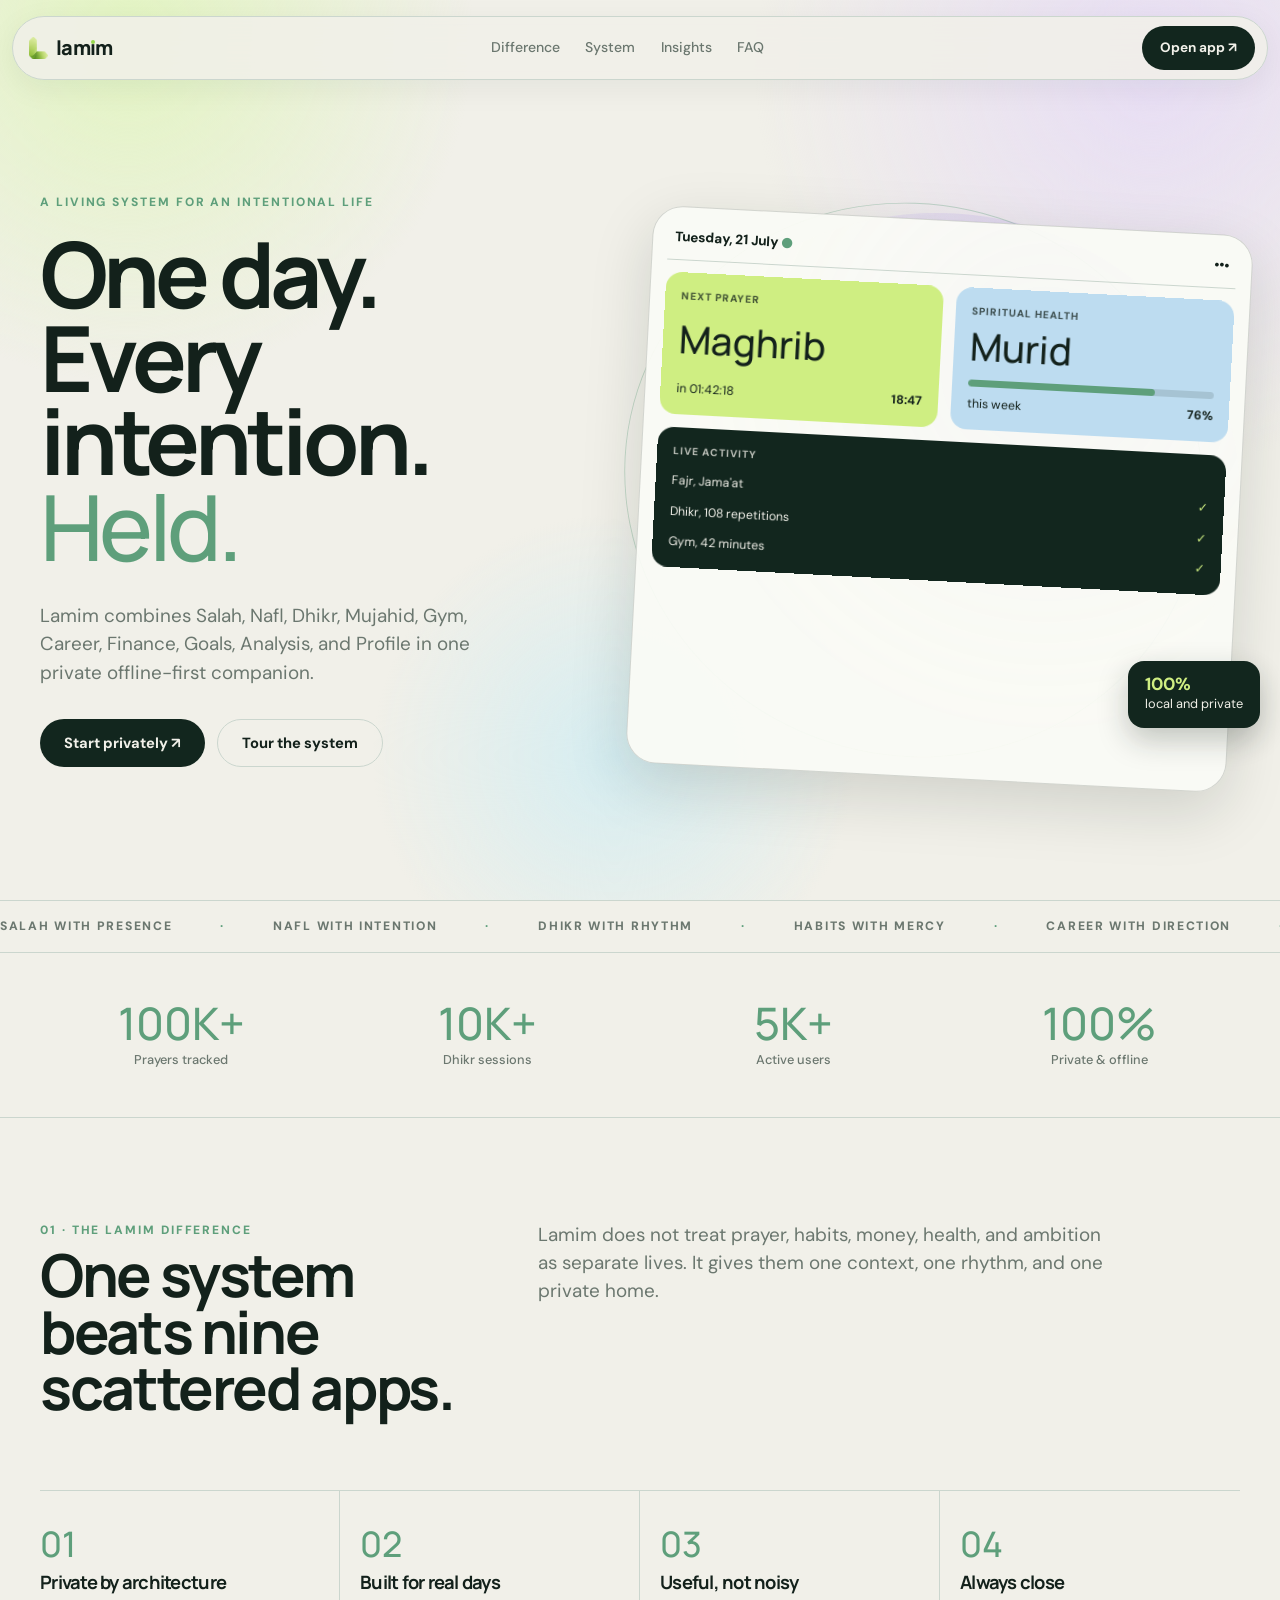
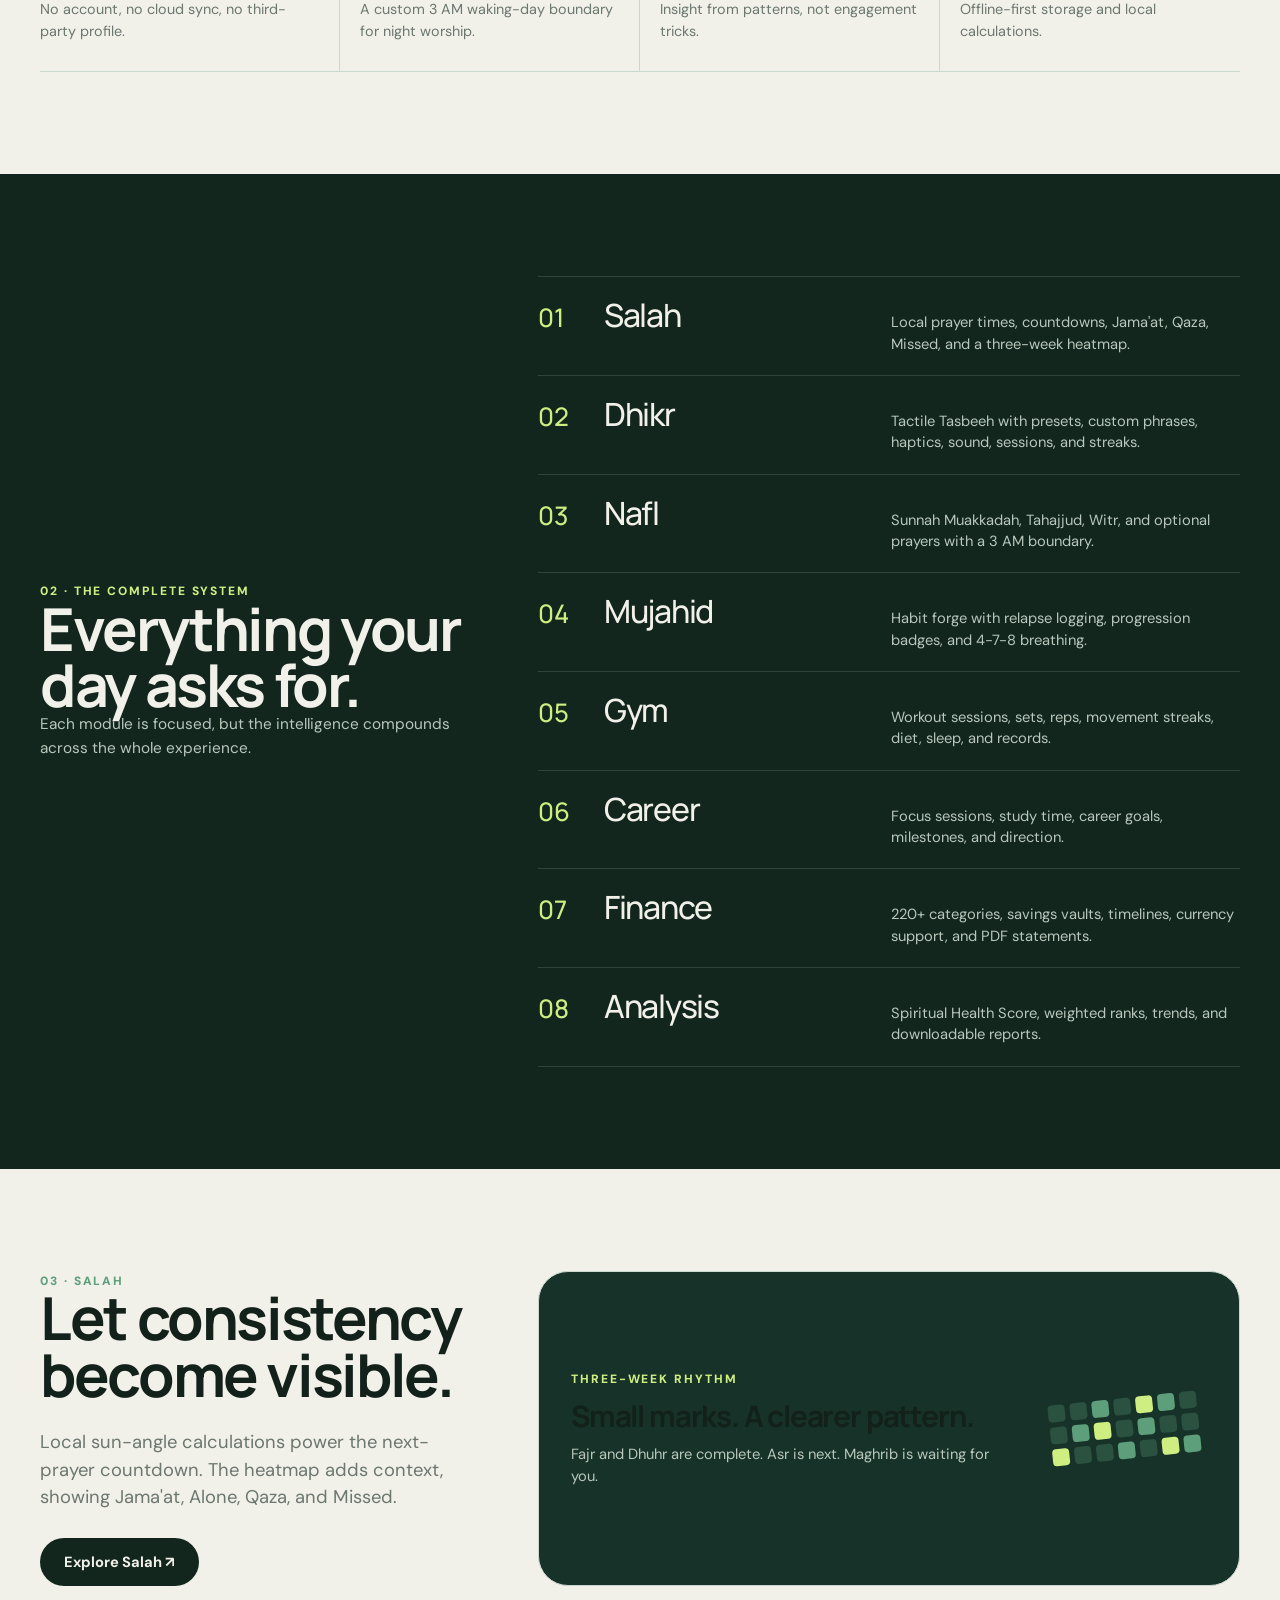
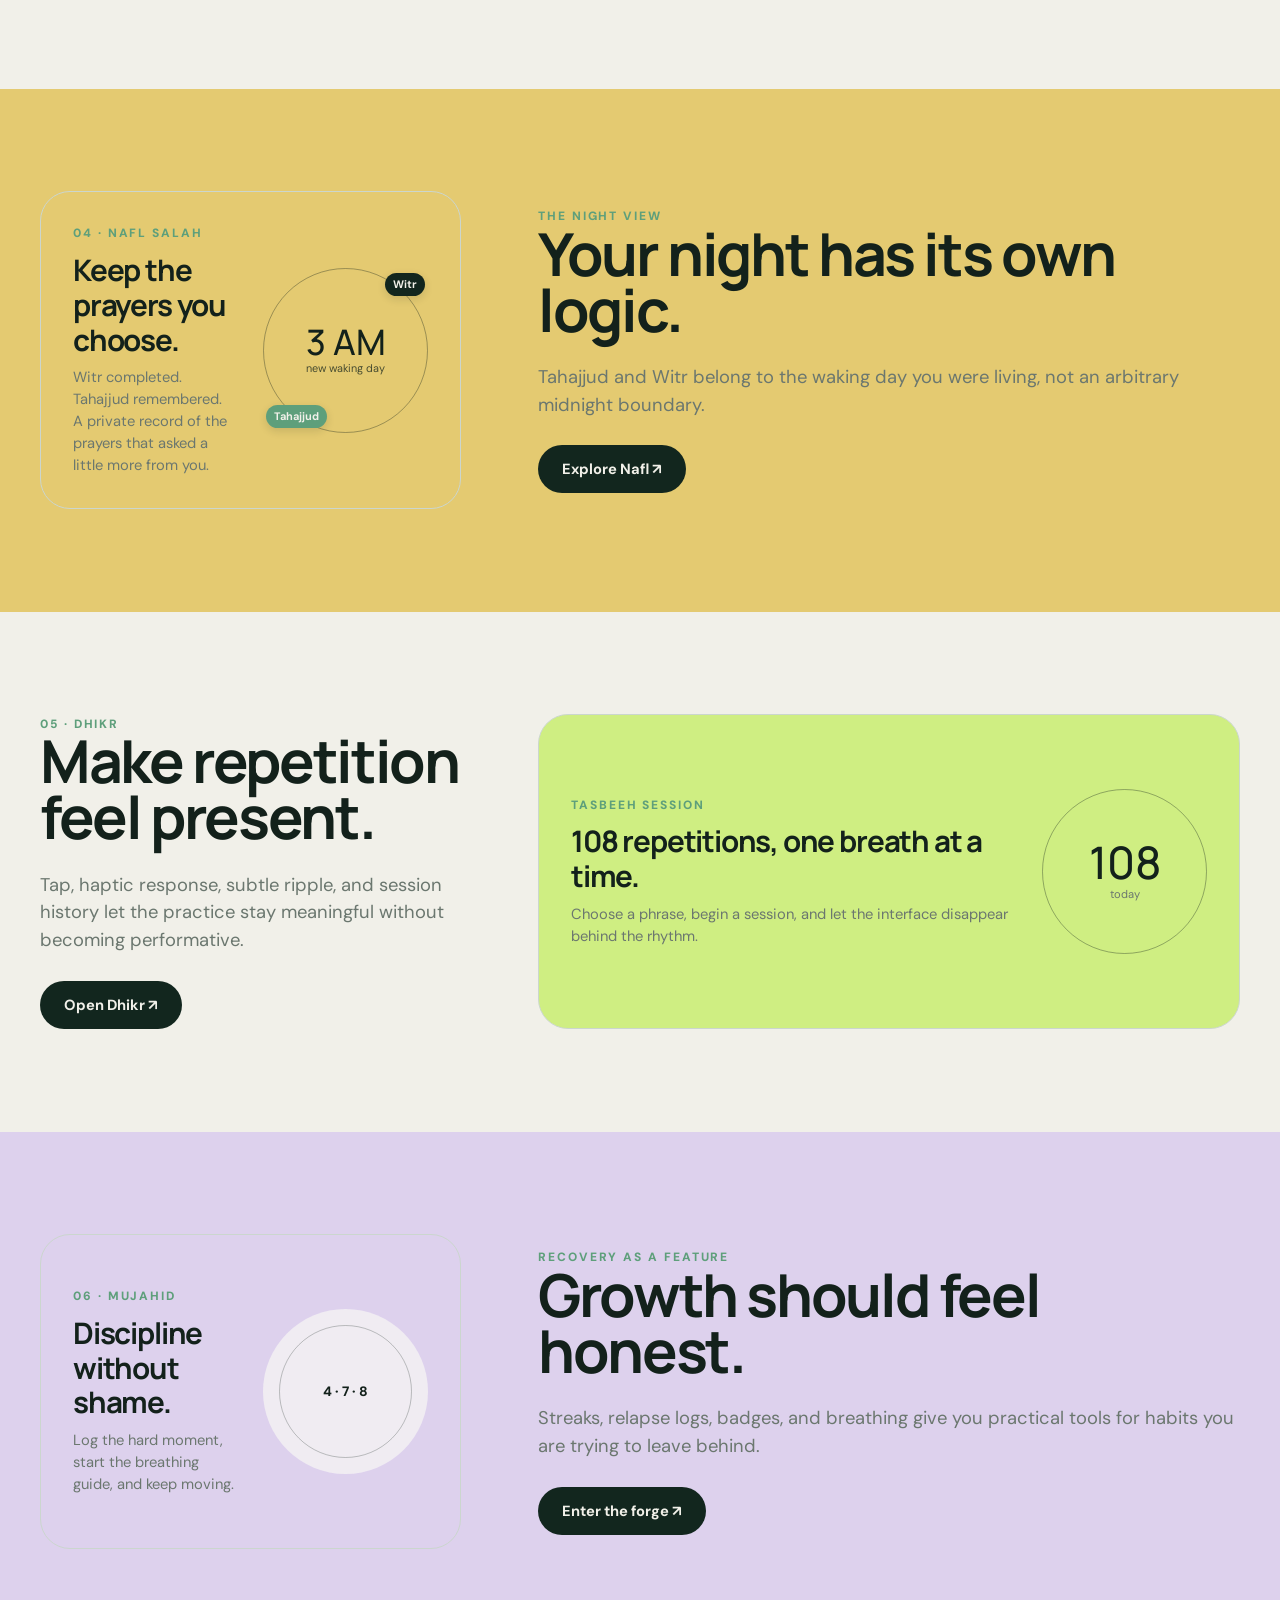
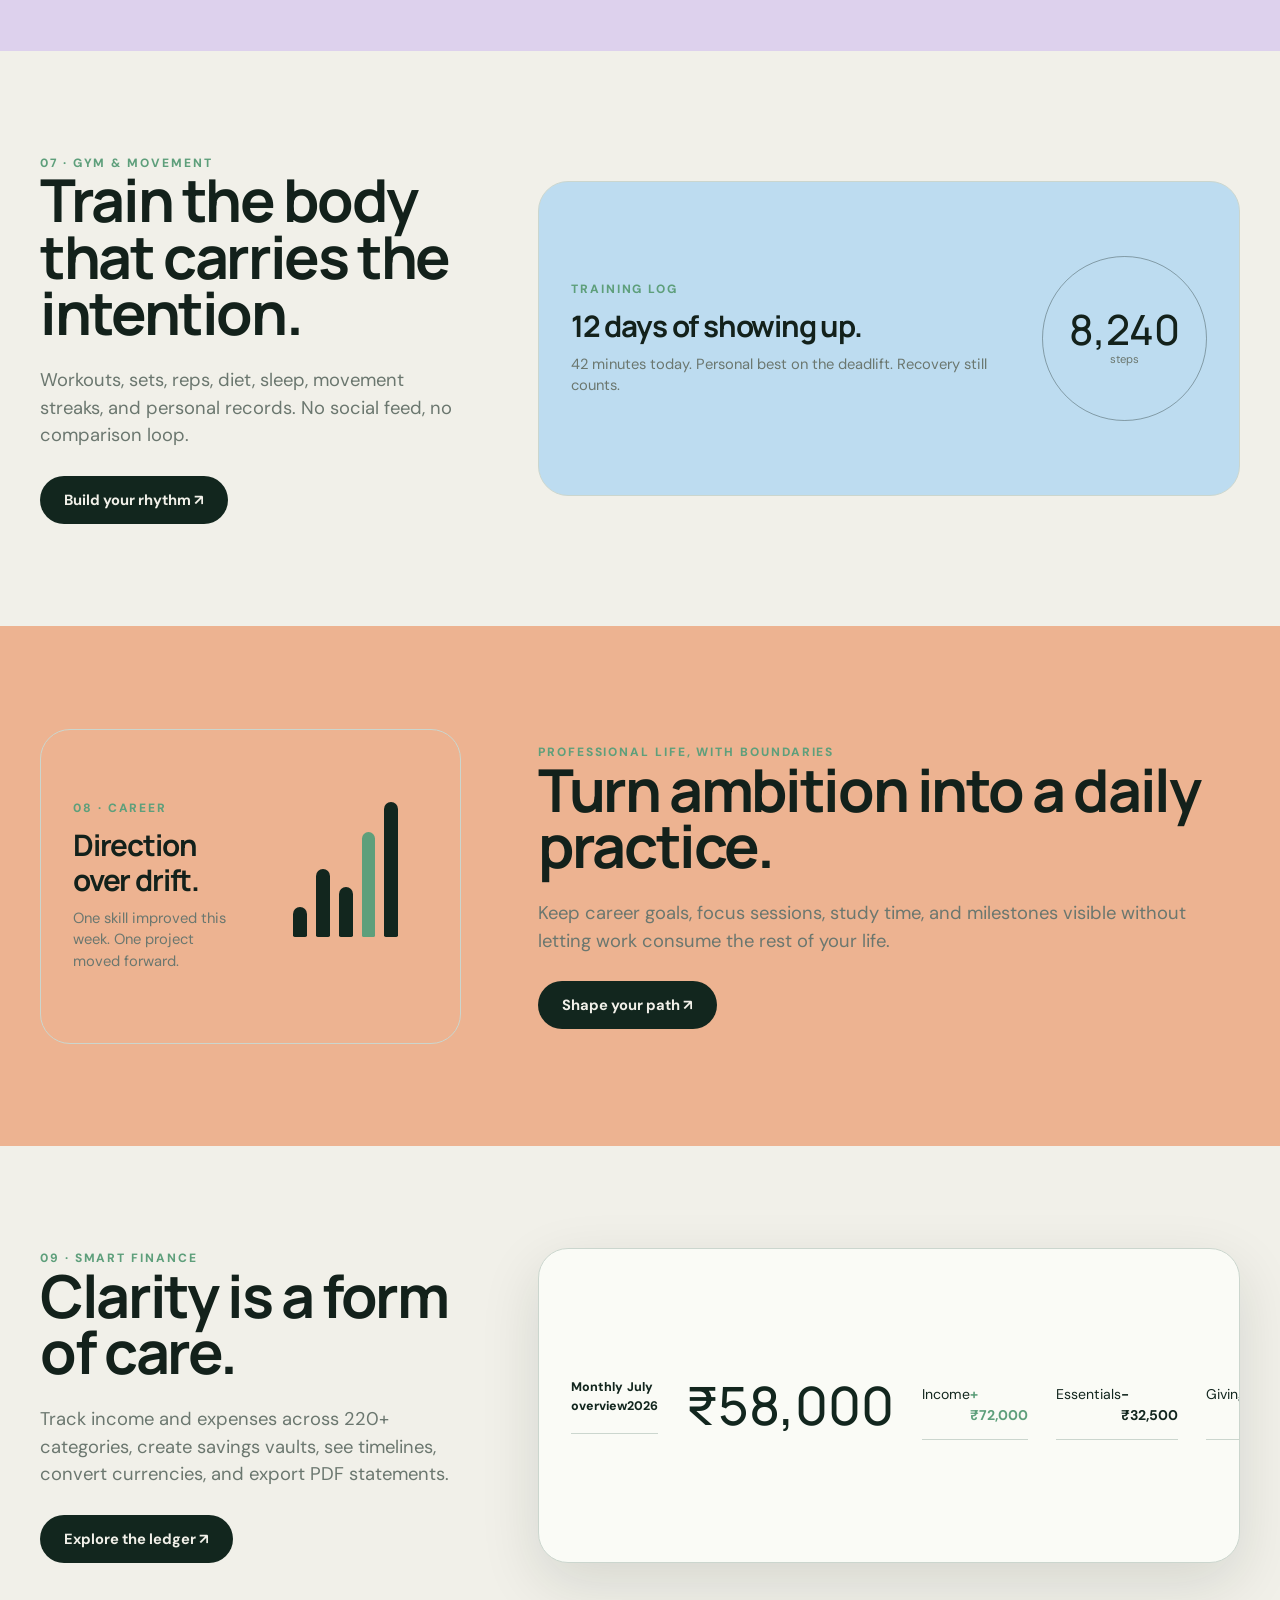
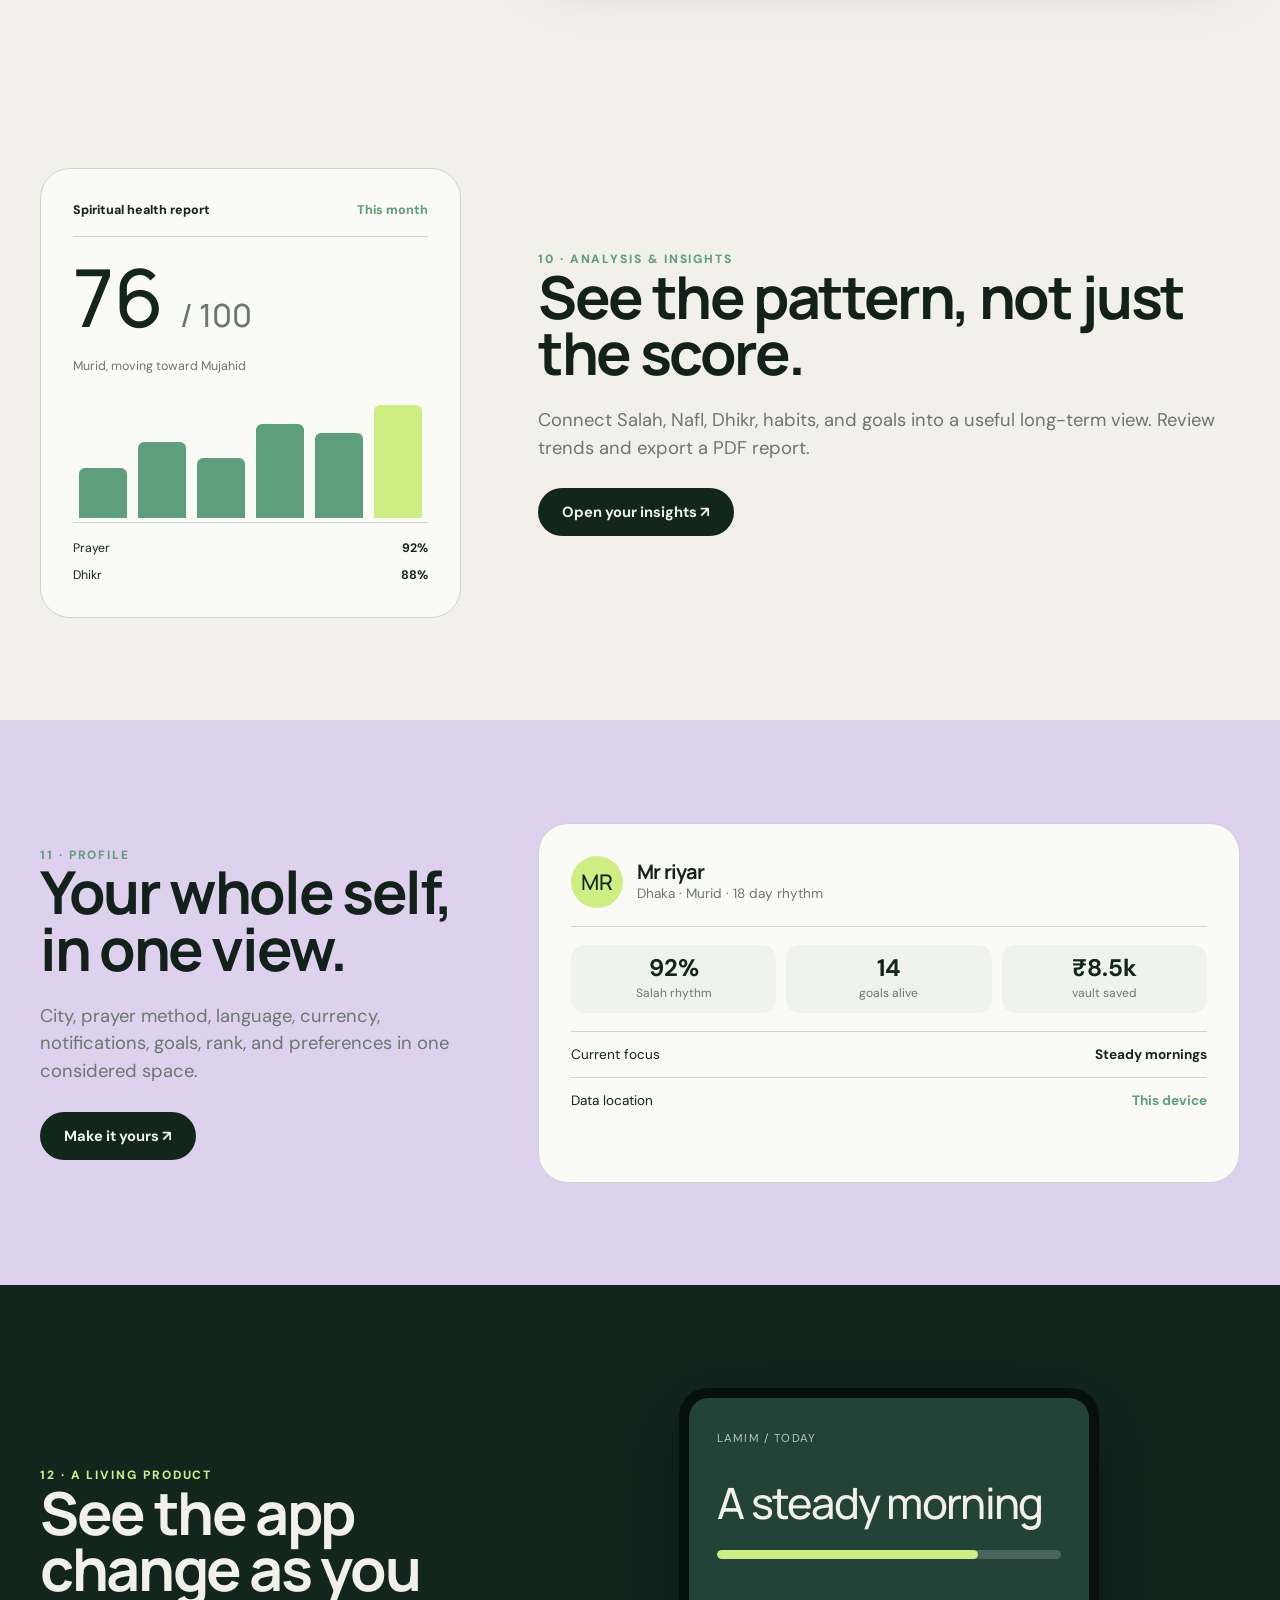
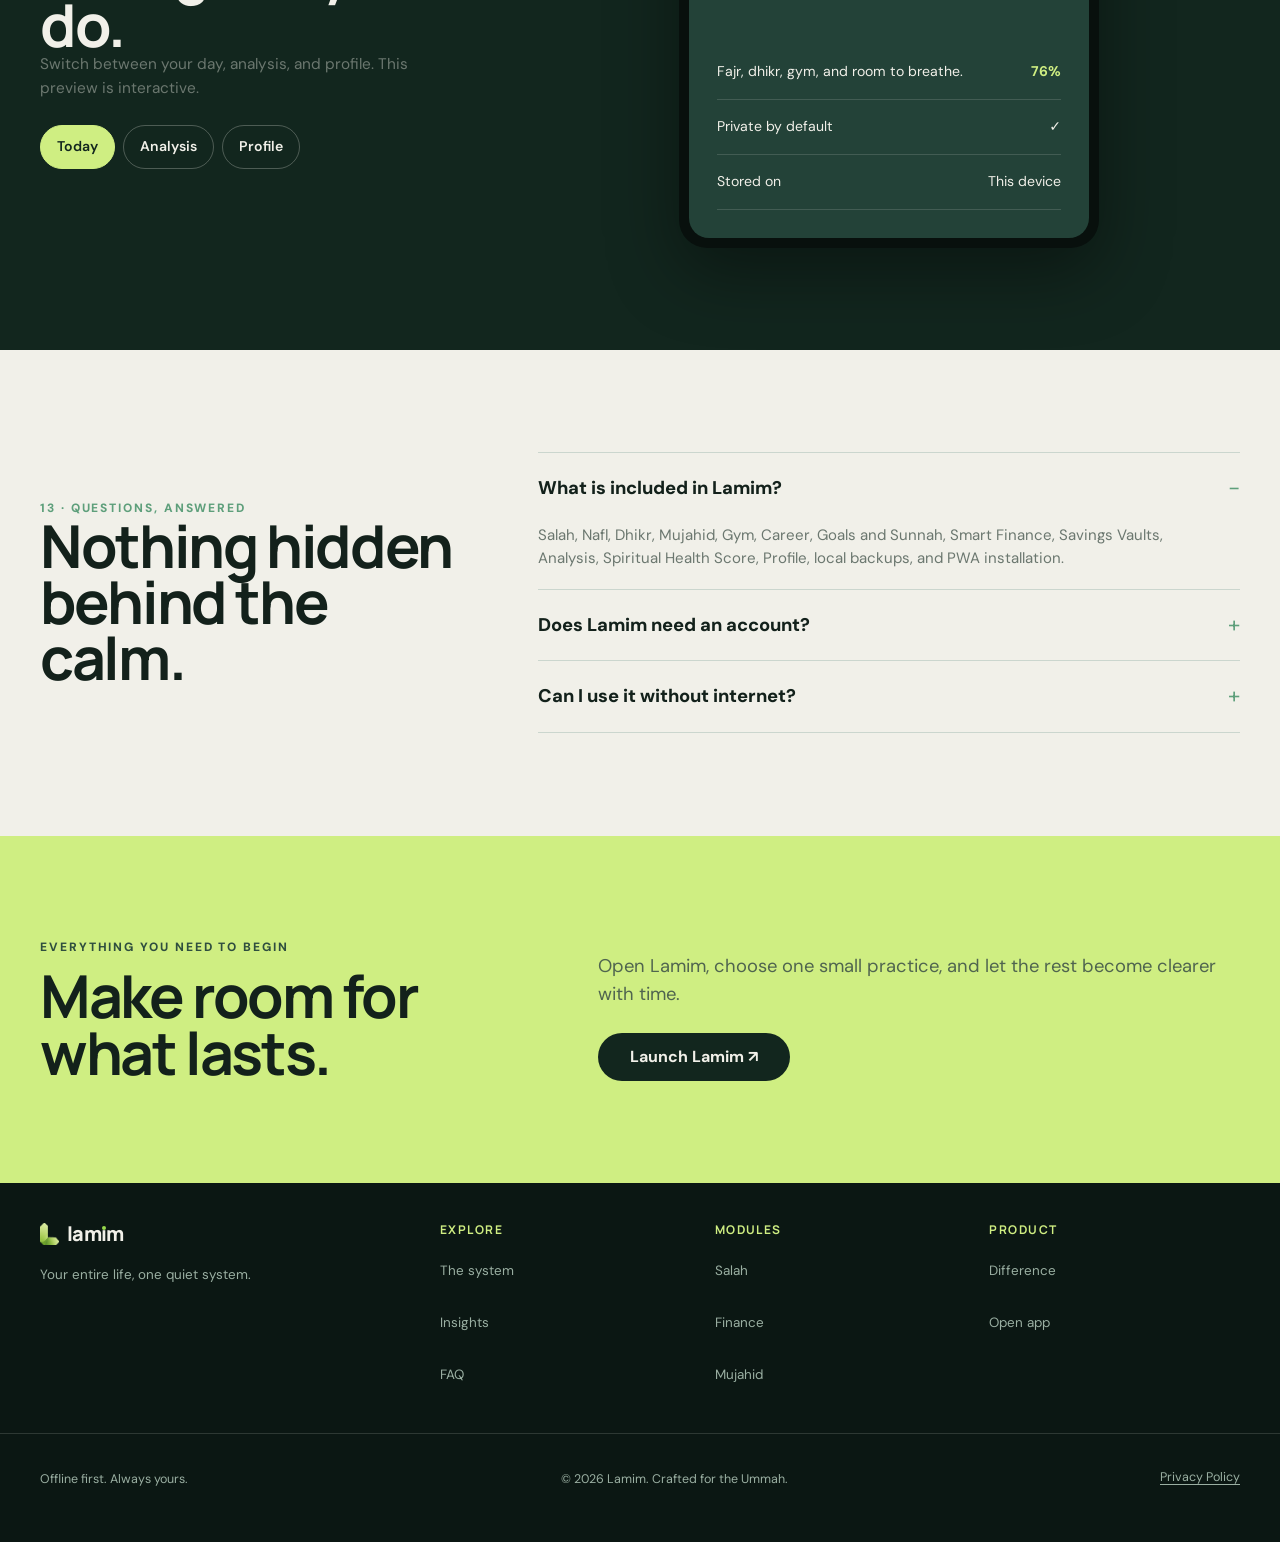
==== commit a1386e65: "feat: pixel-perfect logo rebrand across landing page and PWA app - Extract exact 3D ribbon L mark fr" ====
--- a/index.html
+++ b/index.html
@@ -84,8 +84,10 @@
     .eyebrow{font-size:clamp(.68rem,1vw,.75rem);letter-spacing:.16em;text-transform:uppercase;font-weight:800;color:var(--teal)}
     .wrap{width:100%;max-width:var(--wrap-max);padding-left:var(--wrap-pad);padding-right:var(--wrap-pad);margin:0 auto}
     .nav{position:fixed;z-index:100;top:12px;left:50%;transform:translateX(-50%);width:calc(100% - 24px);max-width:var(--wrap-max);display:flex;align-items:center;justify-content:space-between;padding:8px 12px 8px 16px;background:rgba(var(--paper-rgb),.88);backdrop-filter:blur(18px);-webkit-backdrop-filter:blur(18px);border:1px solid var(--line);border-radius:999px;box-shadow:0 8px 32px rgba(19,33,27,.06)}
-    .brand{display:flex;align-items:center;gap:9px;font-family:'Manrope',sans-serif;font-weight:800;font-size:1.05rem}
-    .mark{width:32px;height:32px;border-radius:50%;display:grid;place-items:center;background:var(--dark);color:var(--mint);font-family:Georgia,serif;font-size:18px;flex-shrink:0}
+    .brand{display:inline-flex;align-items:center;gap:8px;font-family:'Manrope',sans-serif;font-weight:800;font-size:1.25rem;line-height:1;letter-spacing:-.03em;color:var(--ink);text-decoration:none}
+    .brand-icon{height:22px;width:auto;display:block;flex-shrink:0;object-fit:contain}
+    .i-green-dot{position:relative;display:inline-block;color:inherit;text-align:center}
+    .i-green-dot::after{content:"";position:absolute;top:.09em;left:50%;transform:translateX(-50%);width:.2em;height:.2em;background-color:#97D84C;border-radius:50%}
     .links{display:none;gap:clamp(16px,2vw,28px);color:var(--muted);font-size:.88rem;font-weight:500}
     .links a{padding:6px 0}
     .navcta,.btn{min-height:44px;padding:0 18px;border:0;border-radius:999px;display:inline-flex;align-items:center;justify-content:center;gap:8px;font-weight:700;font-size:.85rem;cursor:pointer;white-space:nowrap}
@@ -129,7 +131,8 @@
   <!-- Sticky Navigation Header -->
   <nav class="nav" aria-label="Primary">
     <a class="brand" href="#top" aria-label="Lamim Home">
-      <span class="mark" aria-hidden="true">ل</span>lamim
+      <img src="app/assets/logo-mark.png" alt="Lamim Logo" class="brand-icon" style="height:22px; width:auto; object-fit:contain;">
+      <span>lam<span class="i-green-dot">&#305;</span>m</span>
     </a>
     
     <div class="links">
@@ -642,8 +645,9 @@
   <footer class="footer">
     <div class="wrap footer-grid">
       <div class="footer-brand">
-        <a class="brand footer-brand-link" href="#top">
-          <span class="mark">ل</span>lamim
+        <a class="brand footer-brand-link" href="#top" style="color:var(--paper);">
+          <img src="app/assets/logo-mark.png" alt="Lamim Logo" class="brand-icon" style="height:22px; width:auto; object-fit:contain;">
+          <span>lam<span class="i-green-dot">&#305;</span>m</span>
         </a>
         <p>Your entire life, one quiet system.</p>
       </div>
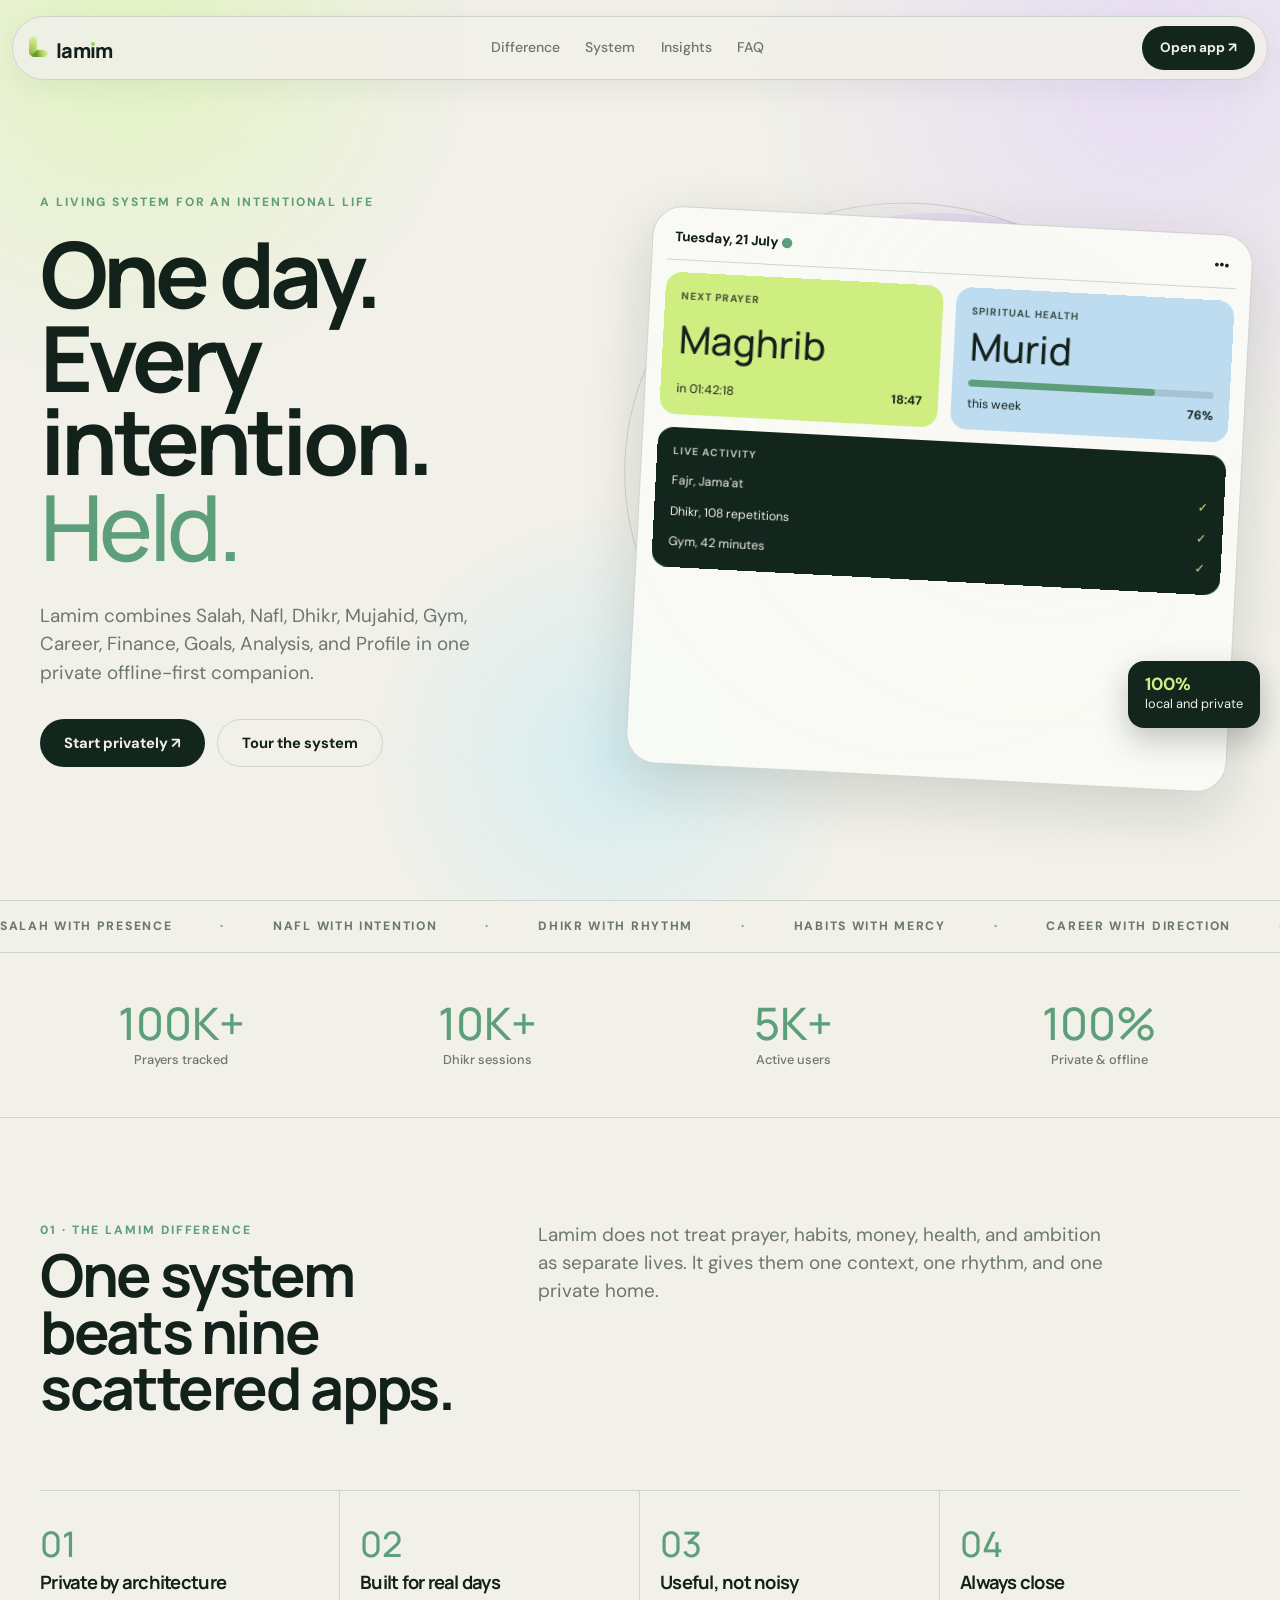
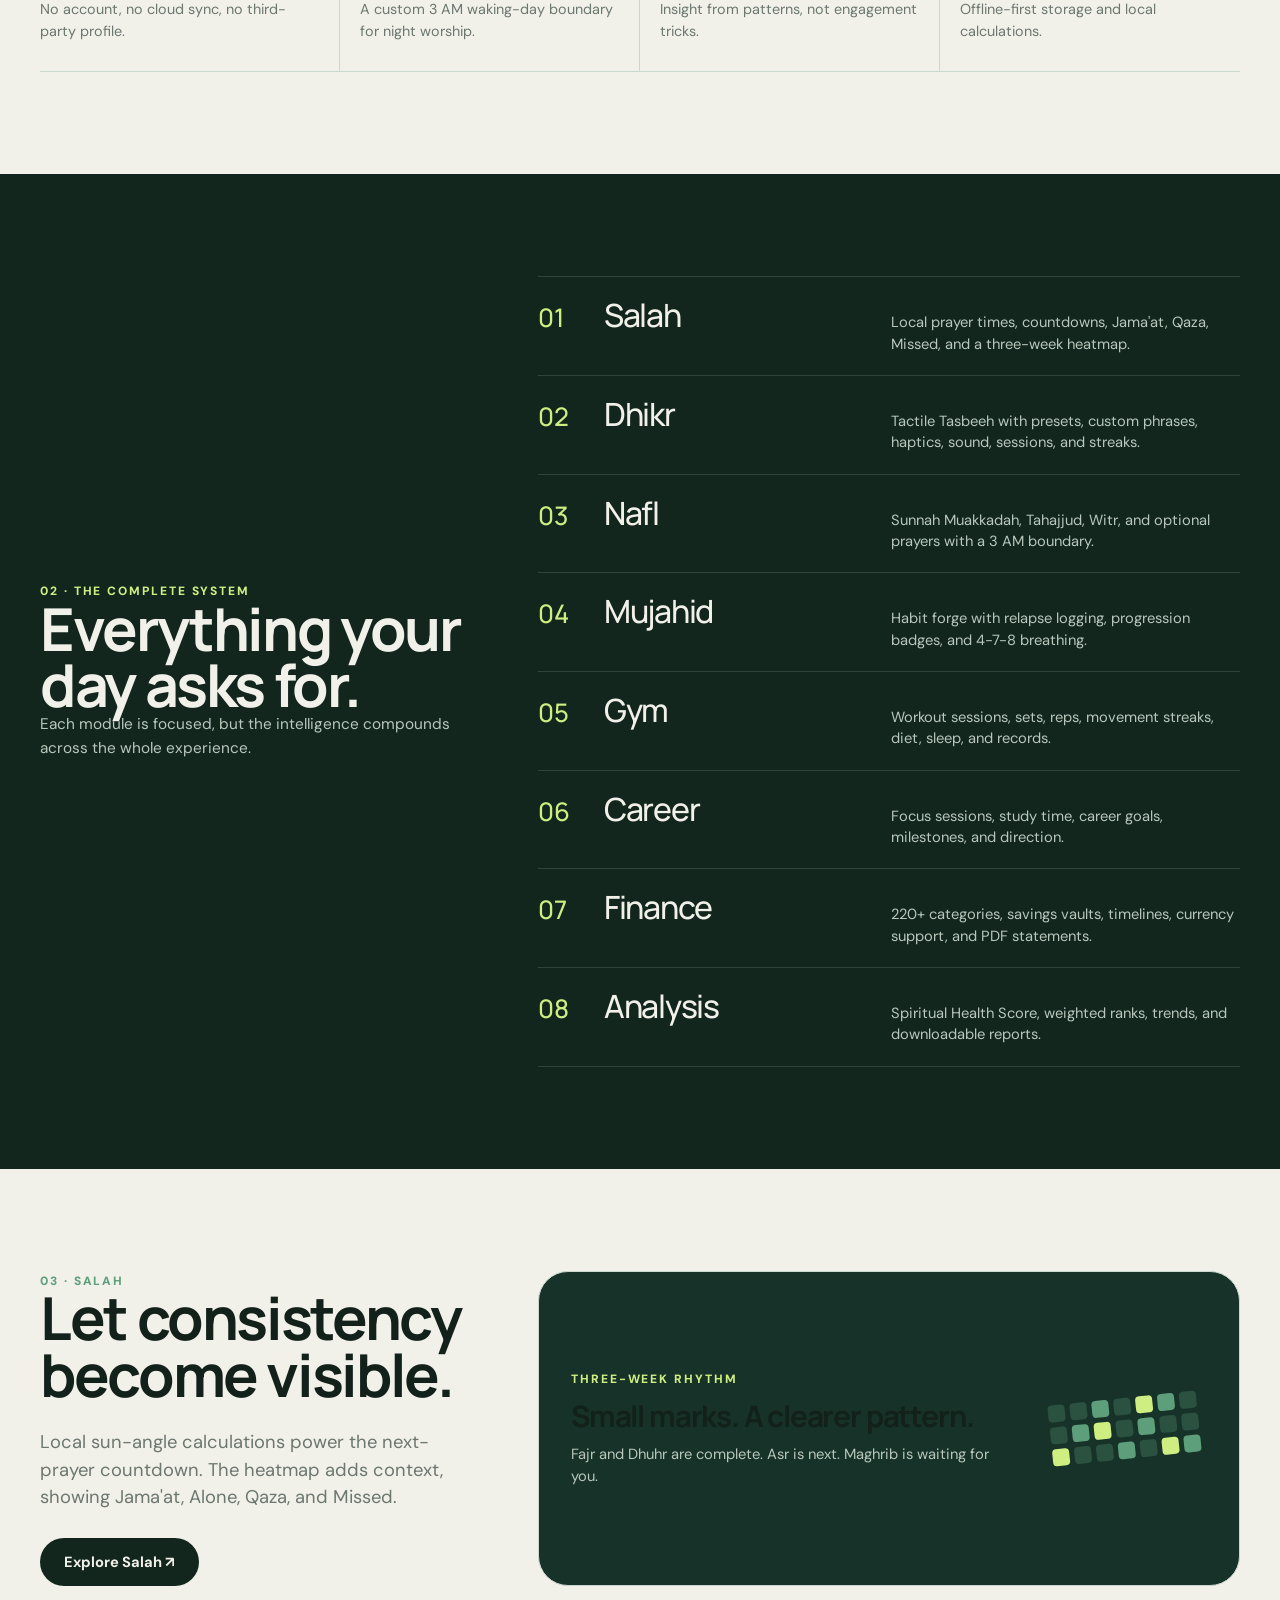
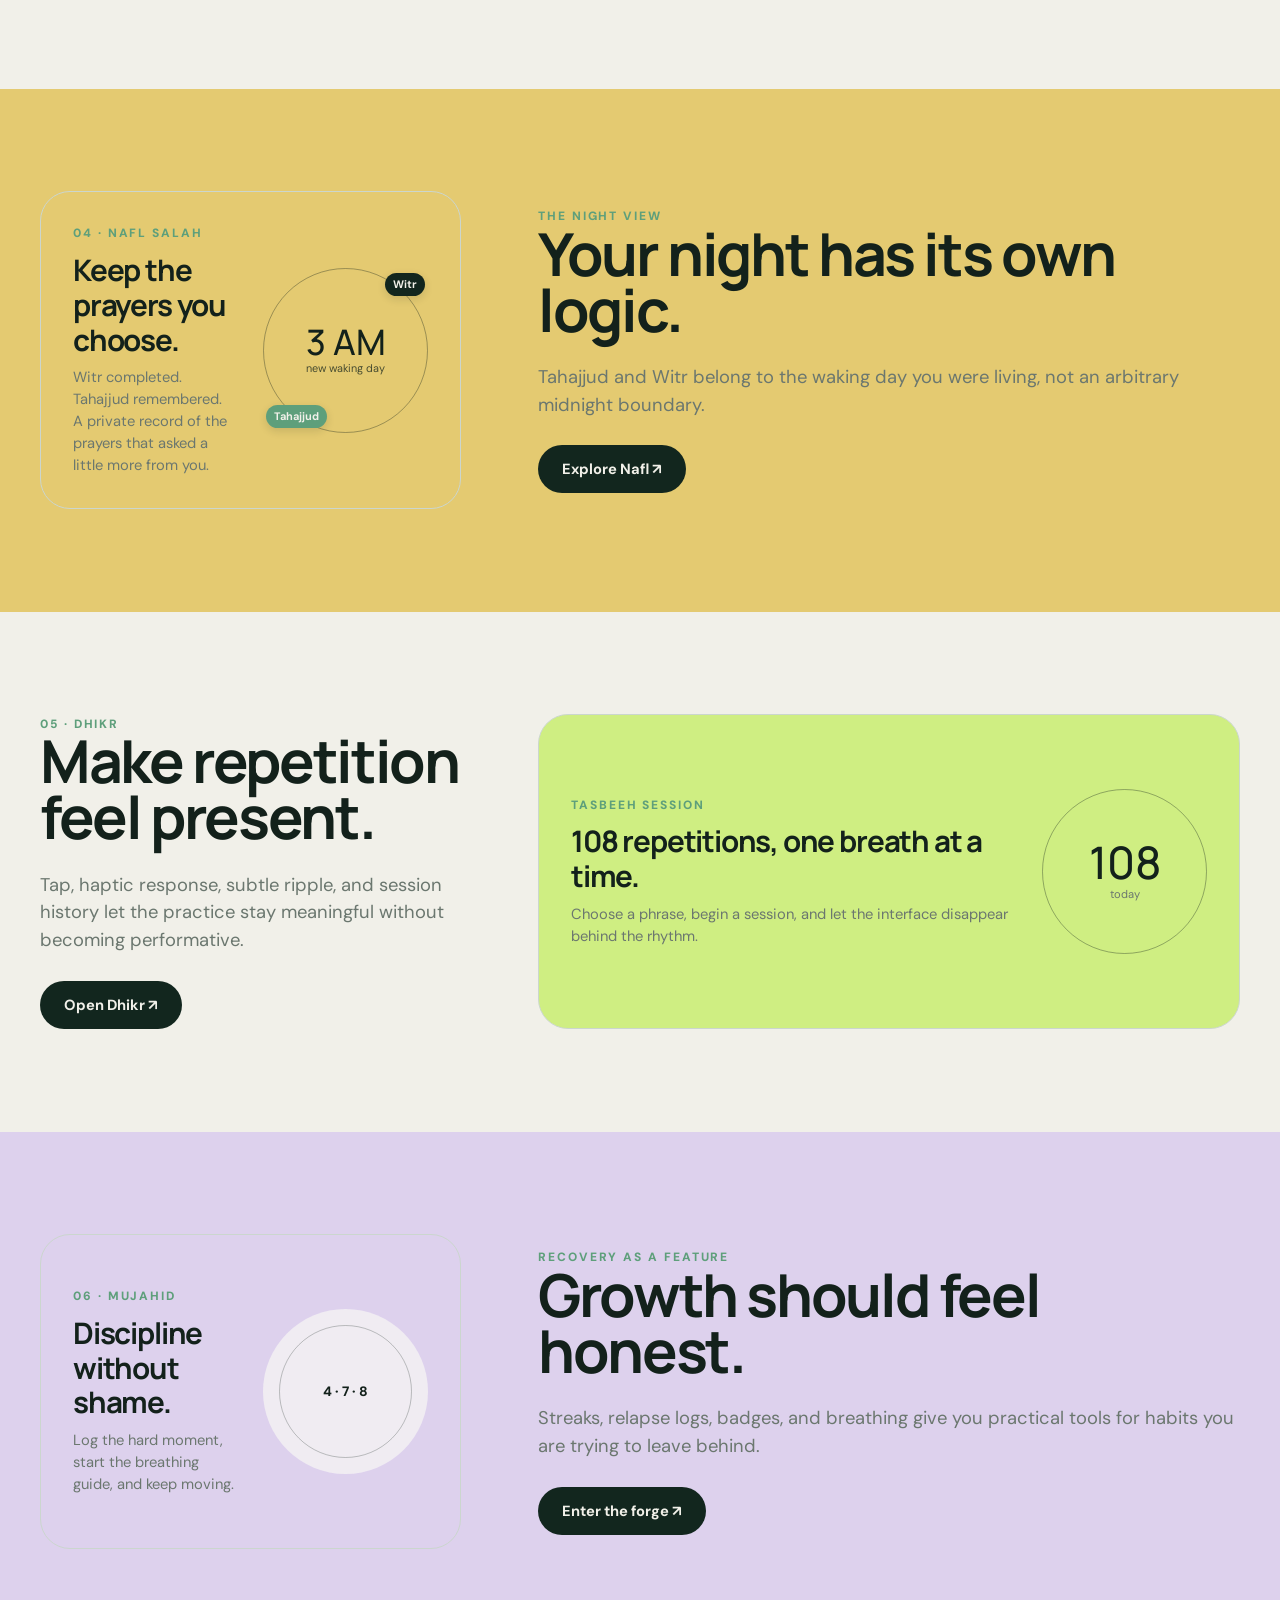
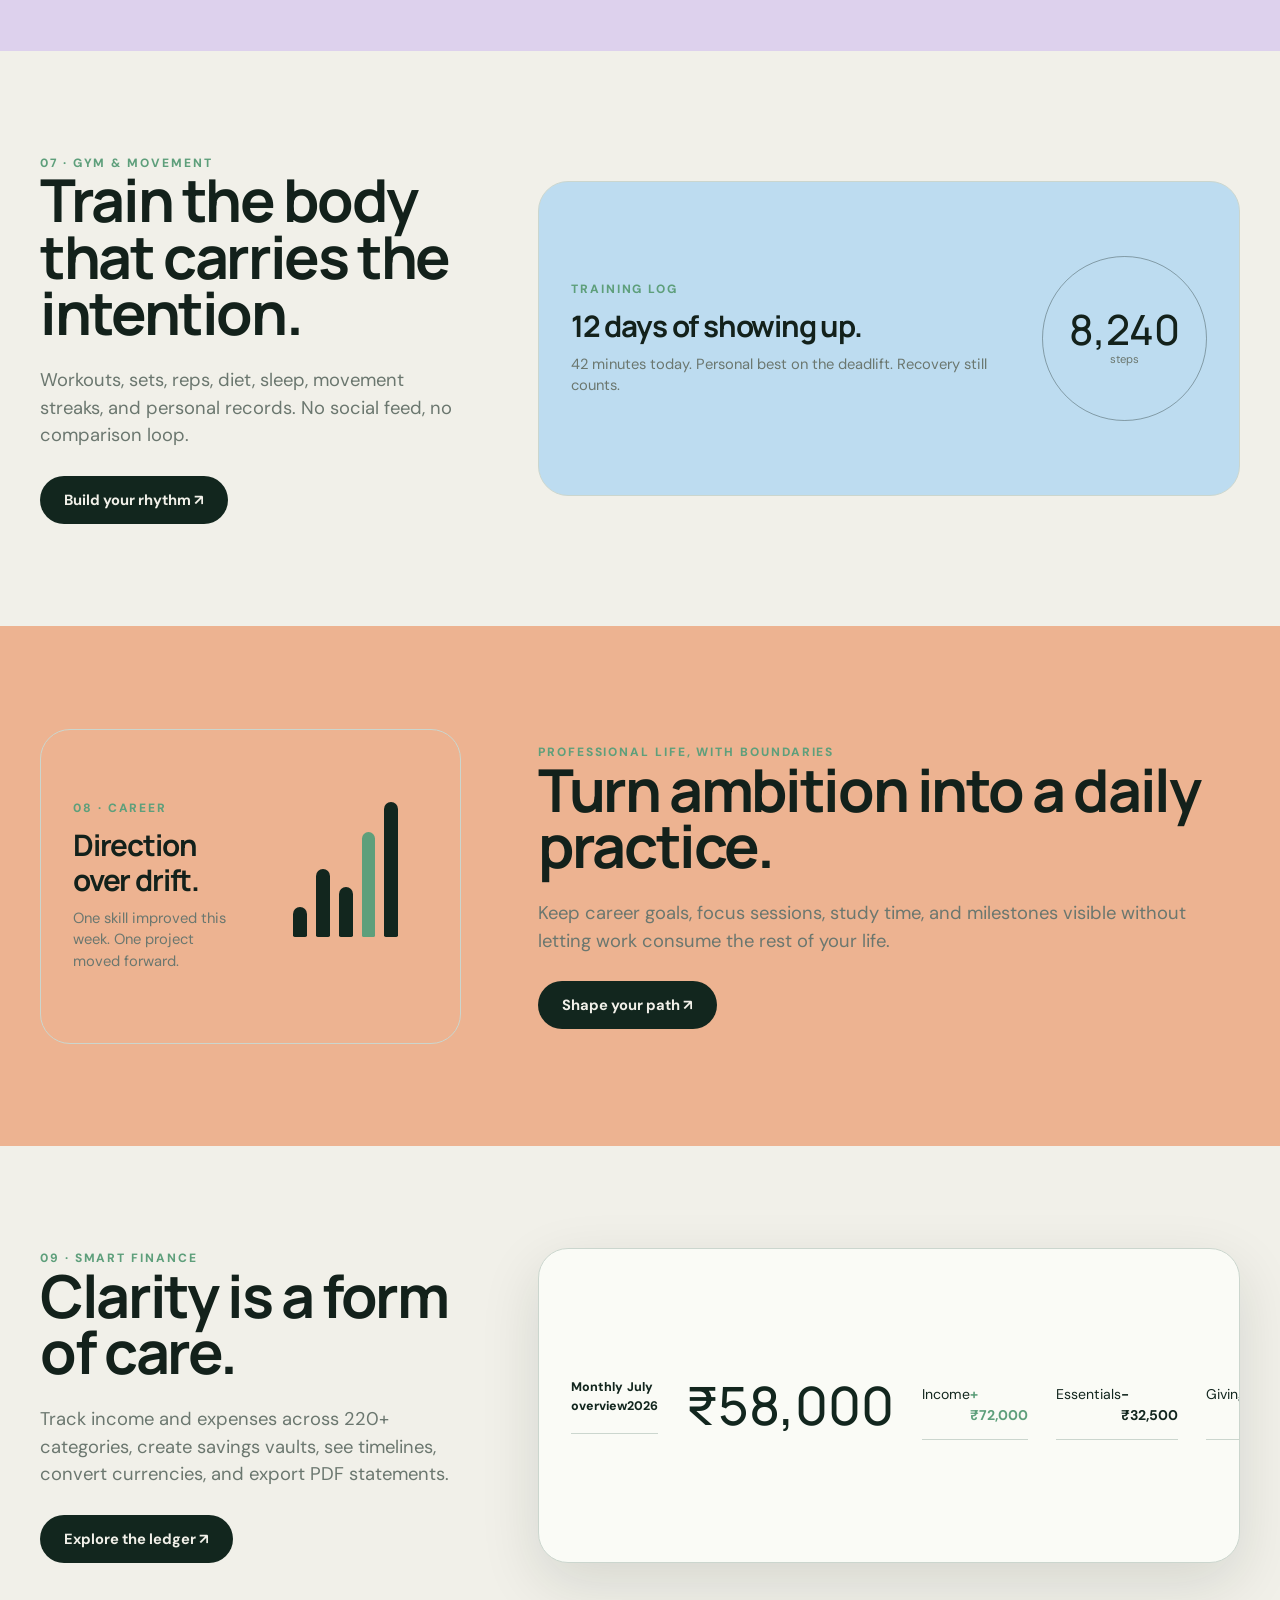
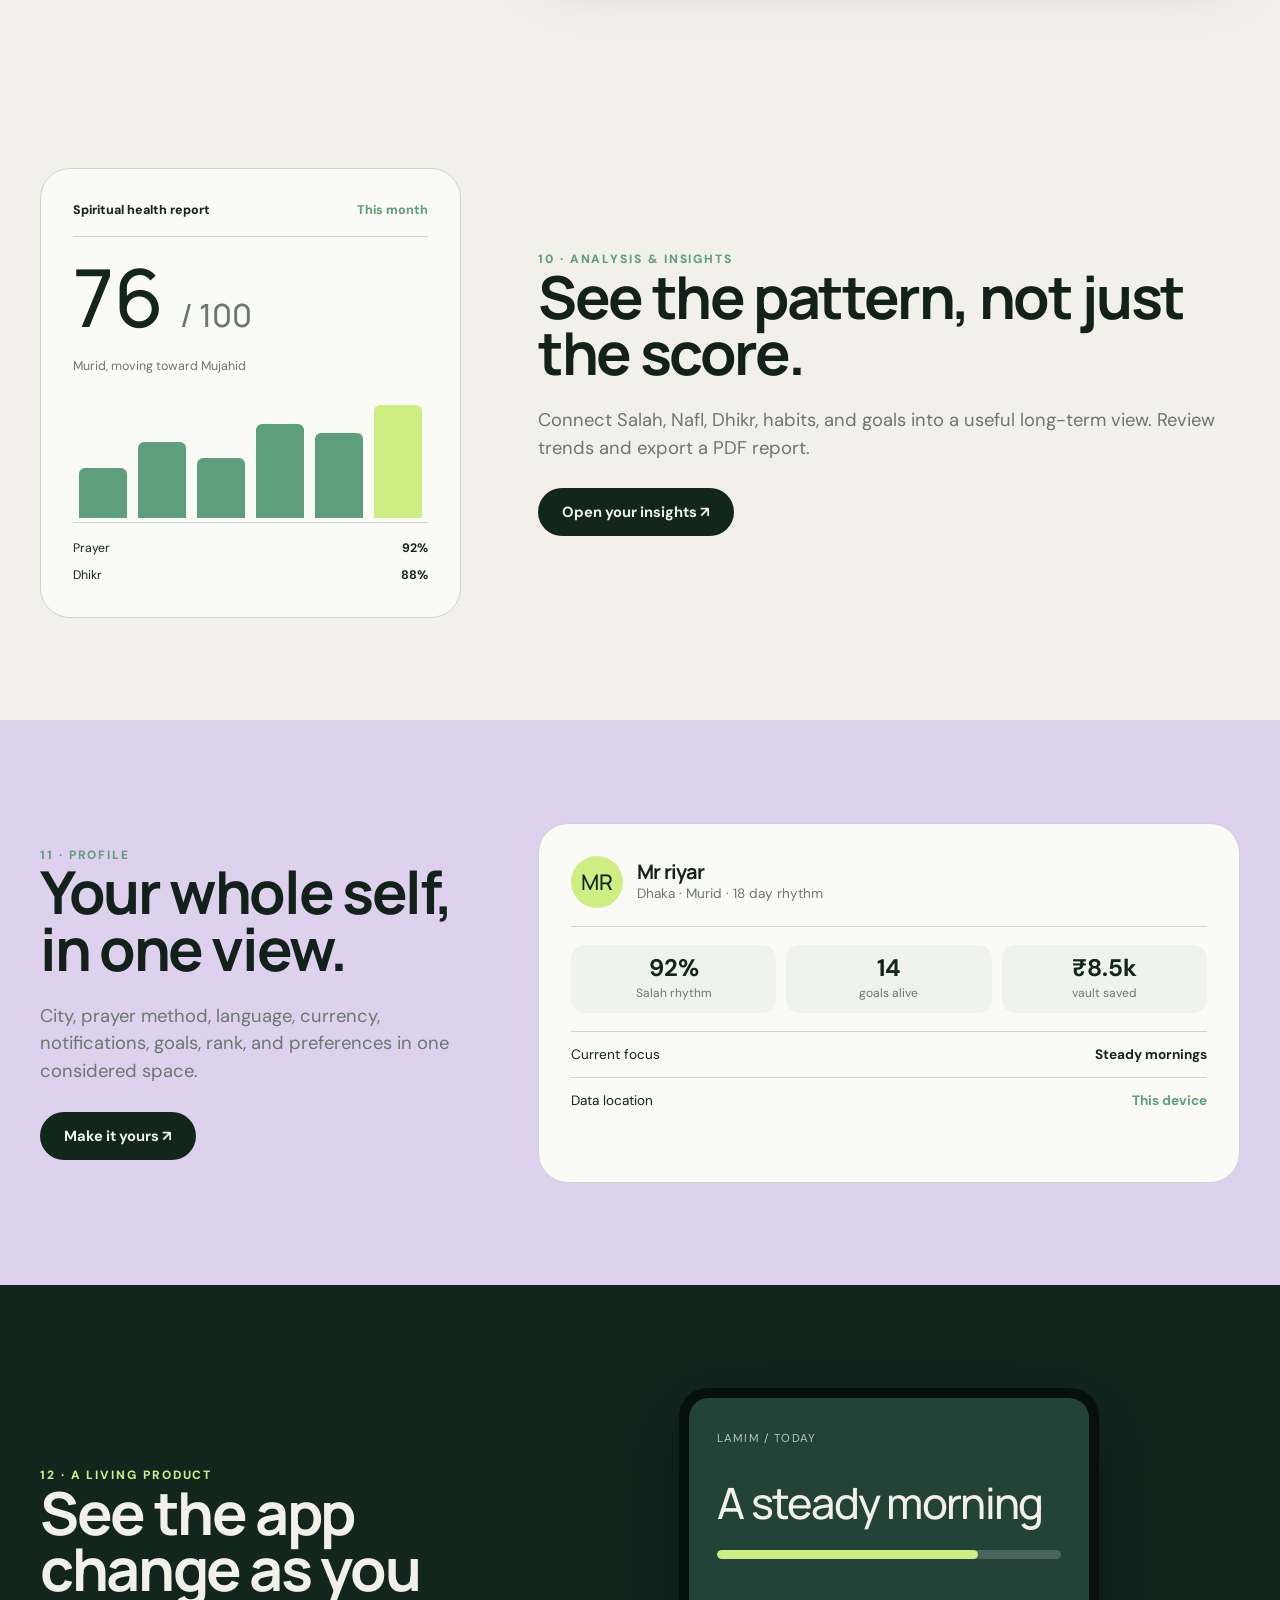
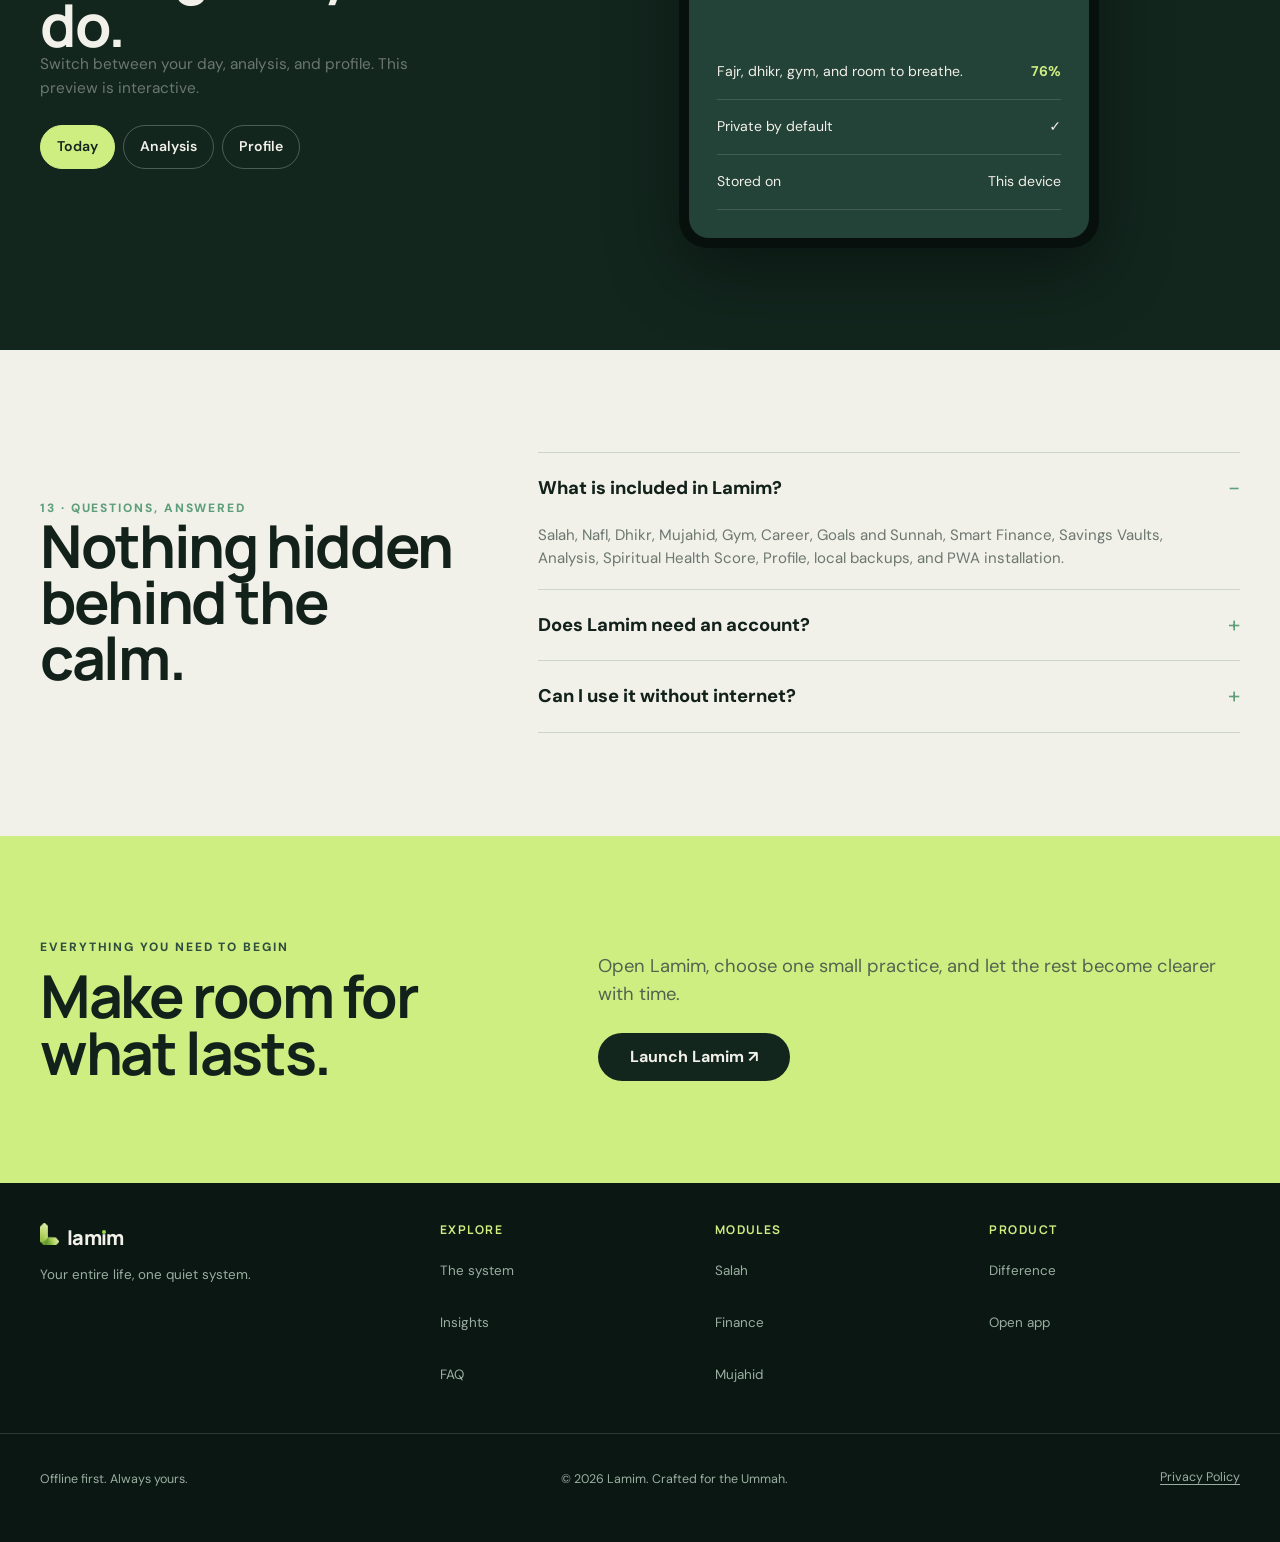
==== commit fec98a20: "fix: align logo mark bottom to text baseline (align-items: baseline) Previously align-items:center w" ====
--- a/index.html
+++ b/index.html
@@ -84,7 +84,7 @@
     .eyebrow{font-size:clamp(.68rem,1vw,.75rem);letter-spacing:.16em;text-transform:uppercase;font-weight:800;color:var(--teal)}
     .wrap{width:100%;max-width:var(--wrap-max);padding-left:var(--wrap-pad);padding-right:var(--wrap-pad);margin:0 auto}
     .nav{position:fixed;z-index:100;top:12px;left:50%;transform:translateX(-50%);width:calc(100% - 24px);max-width:var(--wrap-max);display:flex;align-items:center;justify-content:space-between;padding:8px 12px 8px 16px;background:rgba(var(--paper-rgb),.88);backdrop-filter:blur(18px);-webkit-backdrop-filter:blur(18px);border:1px solid var(--line);border-radius:999px;box-shadow:0 8px 32px rgba(19,33,27,.06)}
-    .brand{display:inline-flex;align-items:center;gap:8px;font-family:'Manrope',sans-serif;font-weight:800;font-size:1.25rem;line-height:1;letter-spacing:-.03em;color:var(--ink);text-decoration:none}
+    .brand{display:inline-flex;align-items:baseline;gap:8px;font-family:'Manrope',sans-serif;font-weight:800;font-size:1.25rem;line-height:1;letter-spacing:-.03em;color:var(--ink);text-decoration:none}
     .brand-icon{height:22px;width:auto;display:block;flex-shrink:0;object-fit:contain}
     .i-green-dot{position:relative;display:inline-block;color:inherit;text-align:center}
     .i-green-dot::after{content:"";position:absolute;top:.09em;left:50%;transform:translateX(-50%);width:.2em;height:.2em;background-color:#97D84C;border-radius:50%}
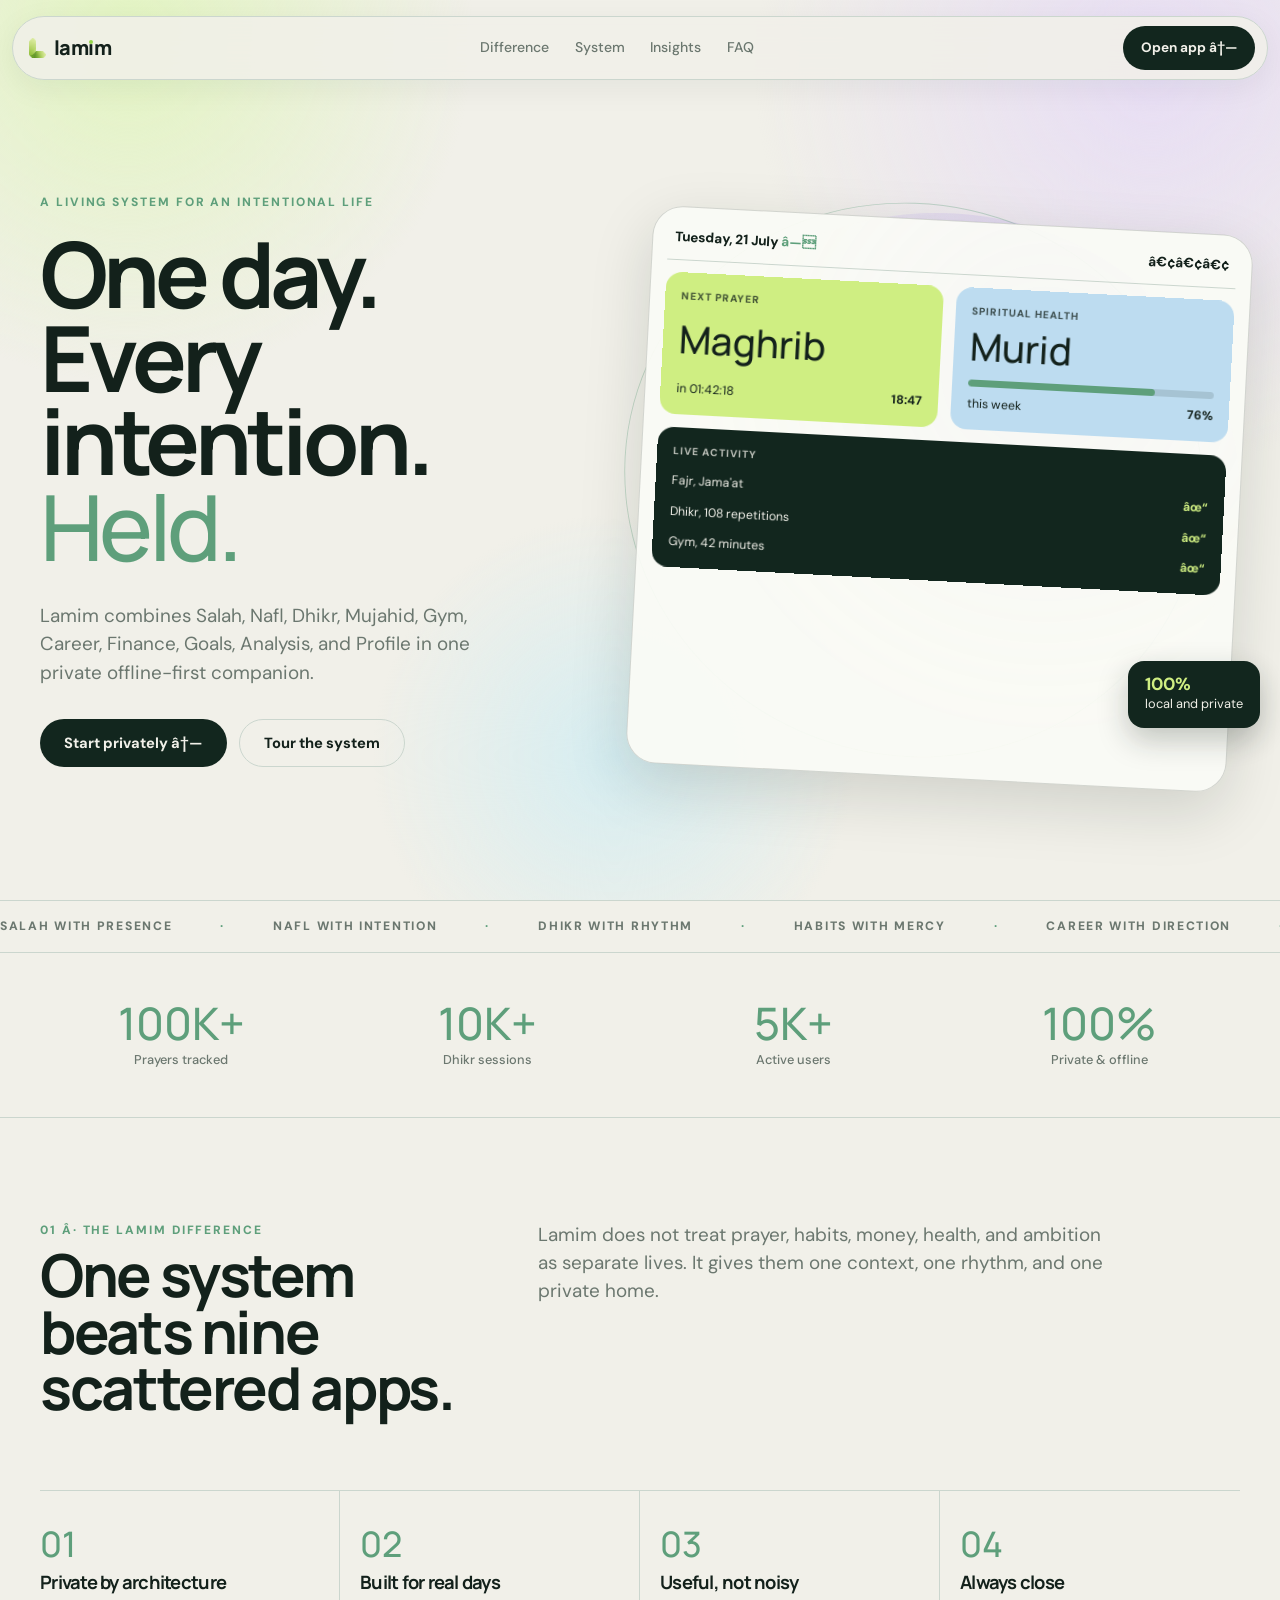
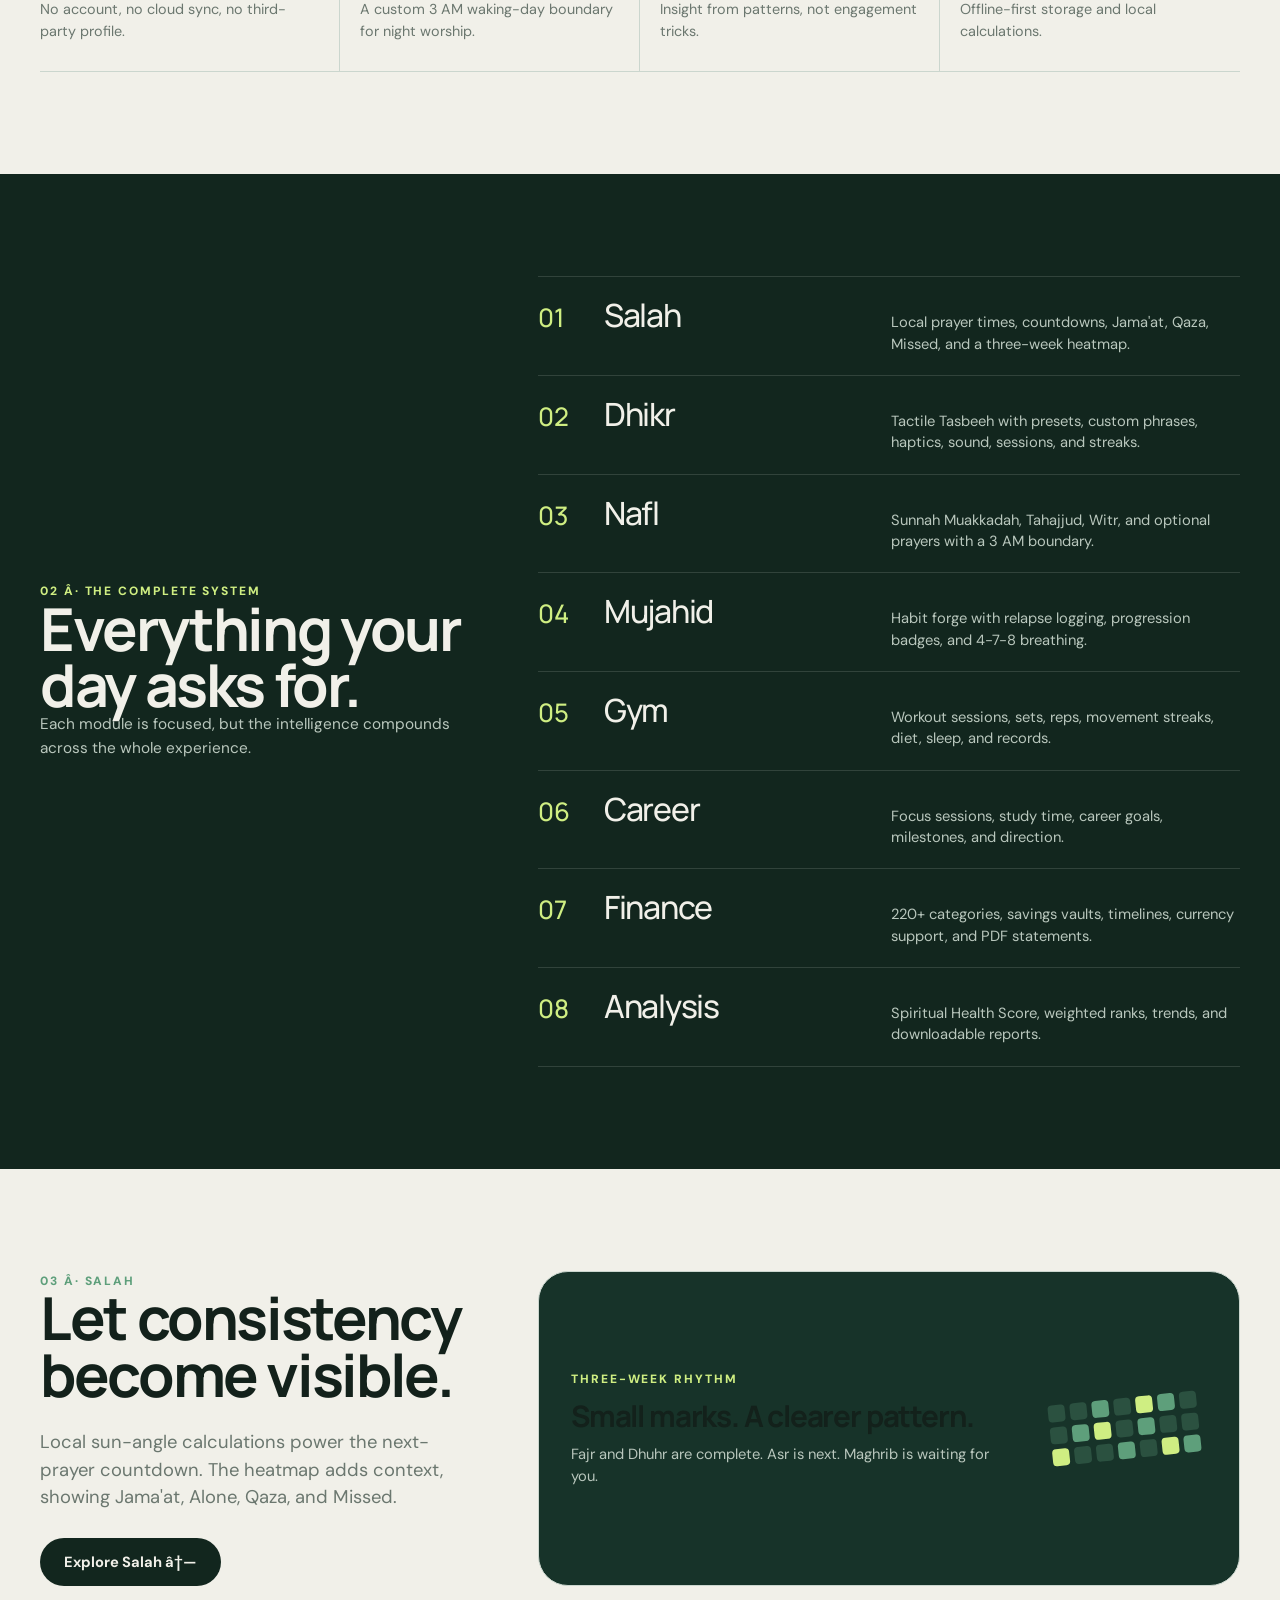
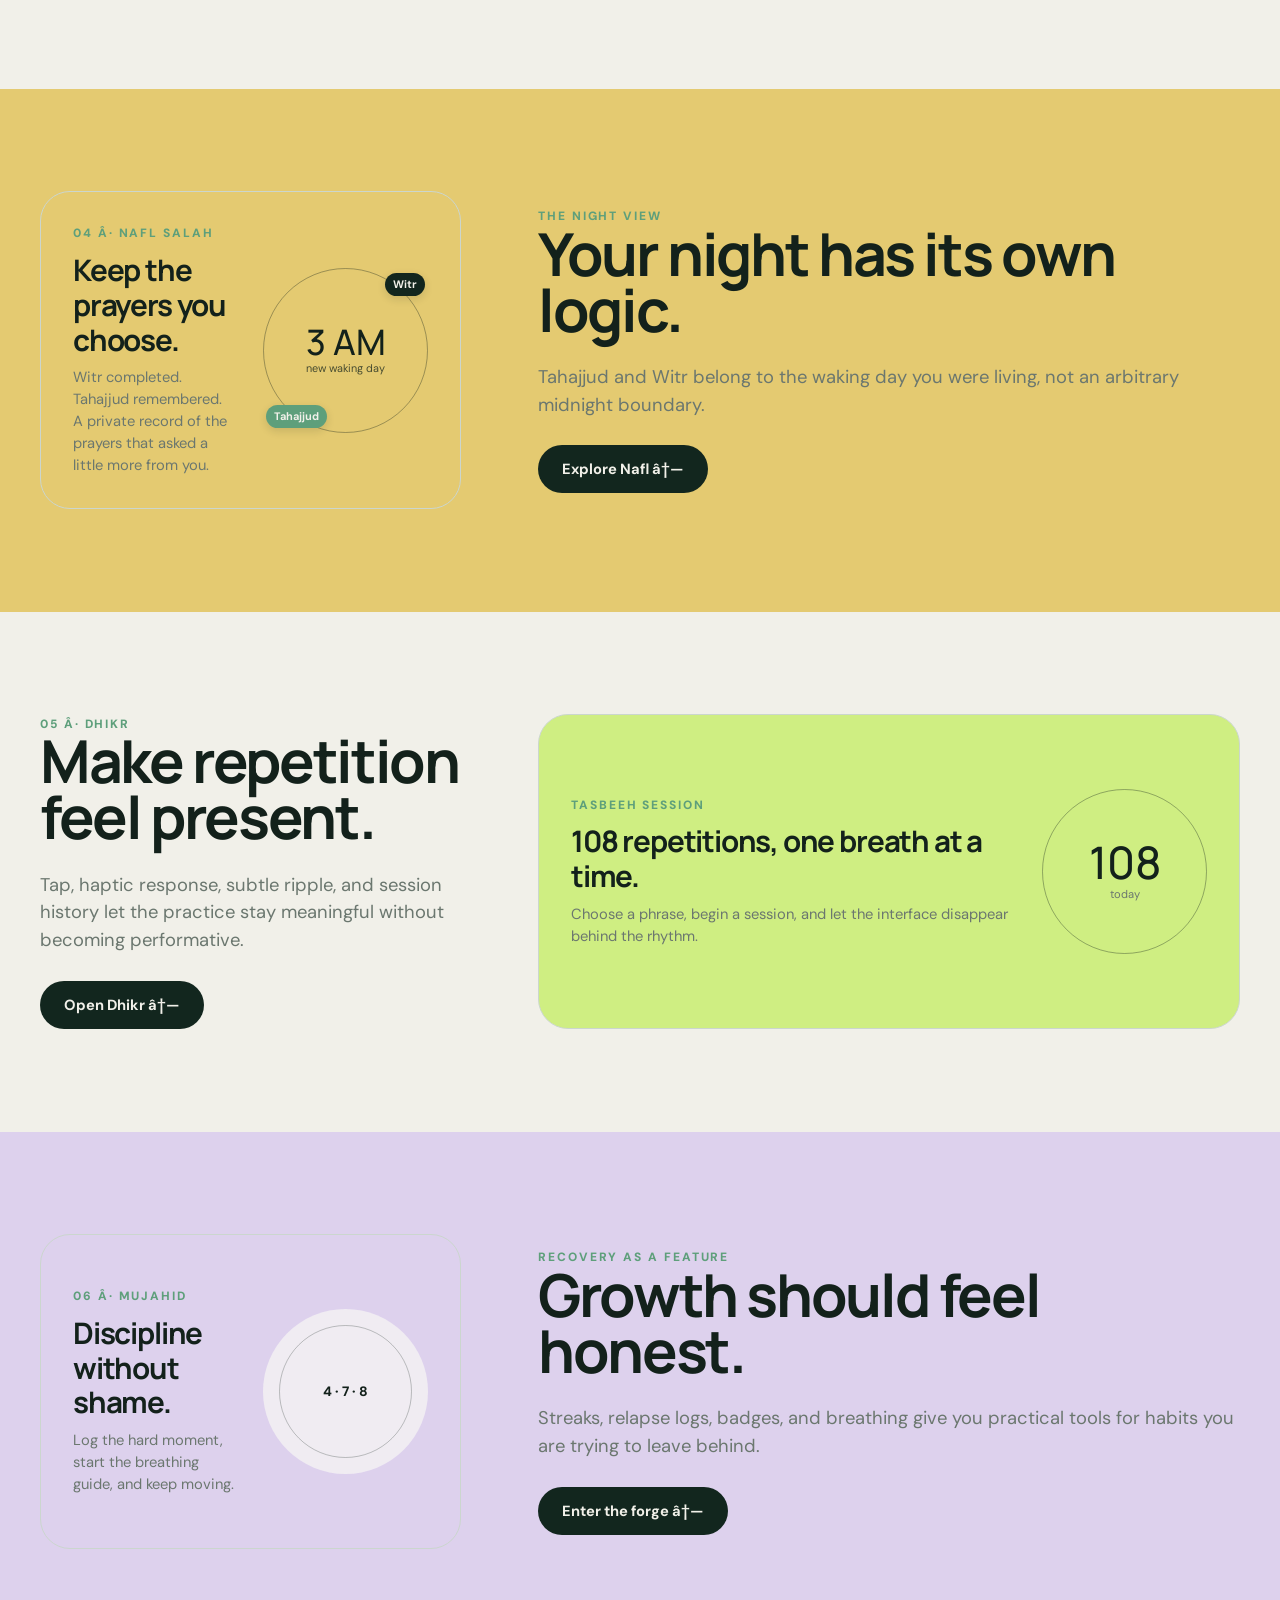
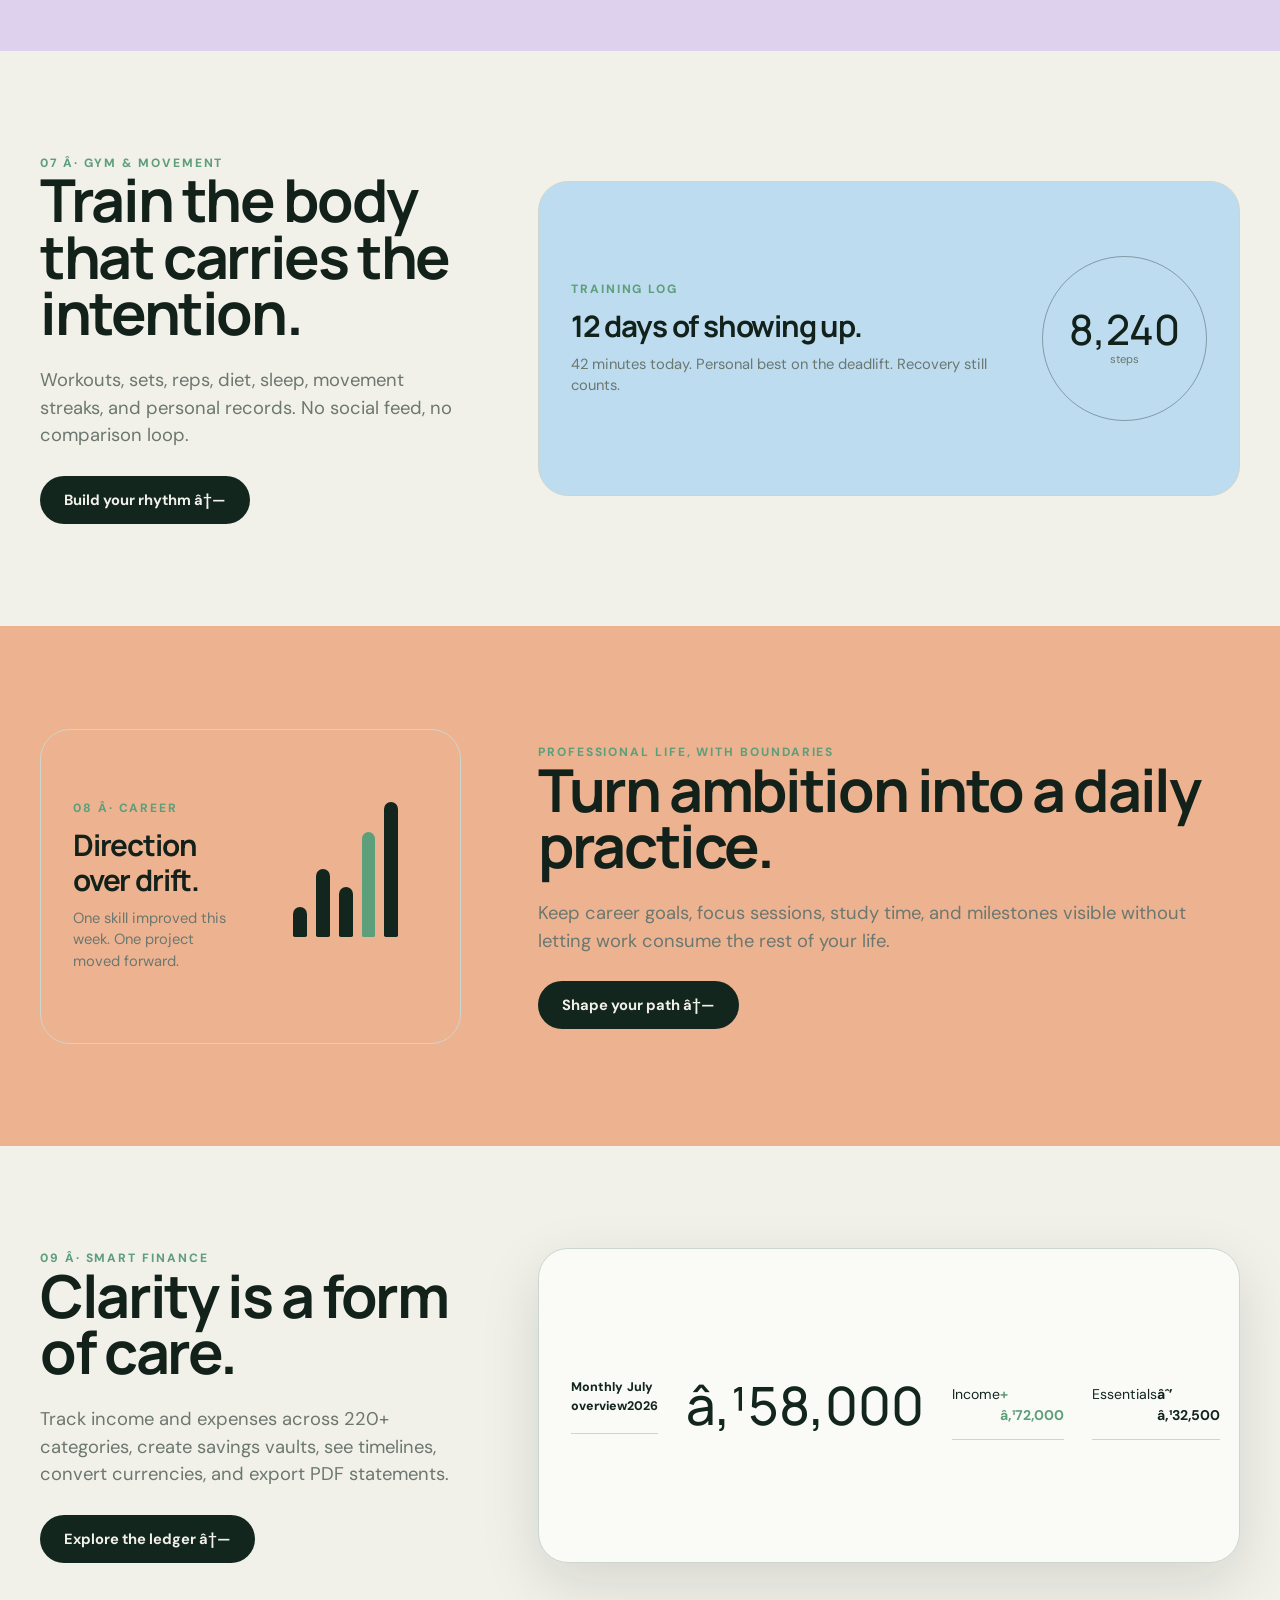
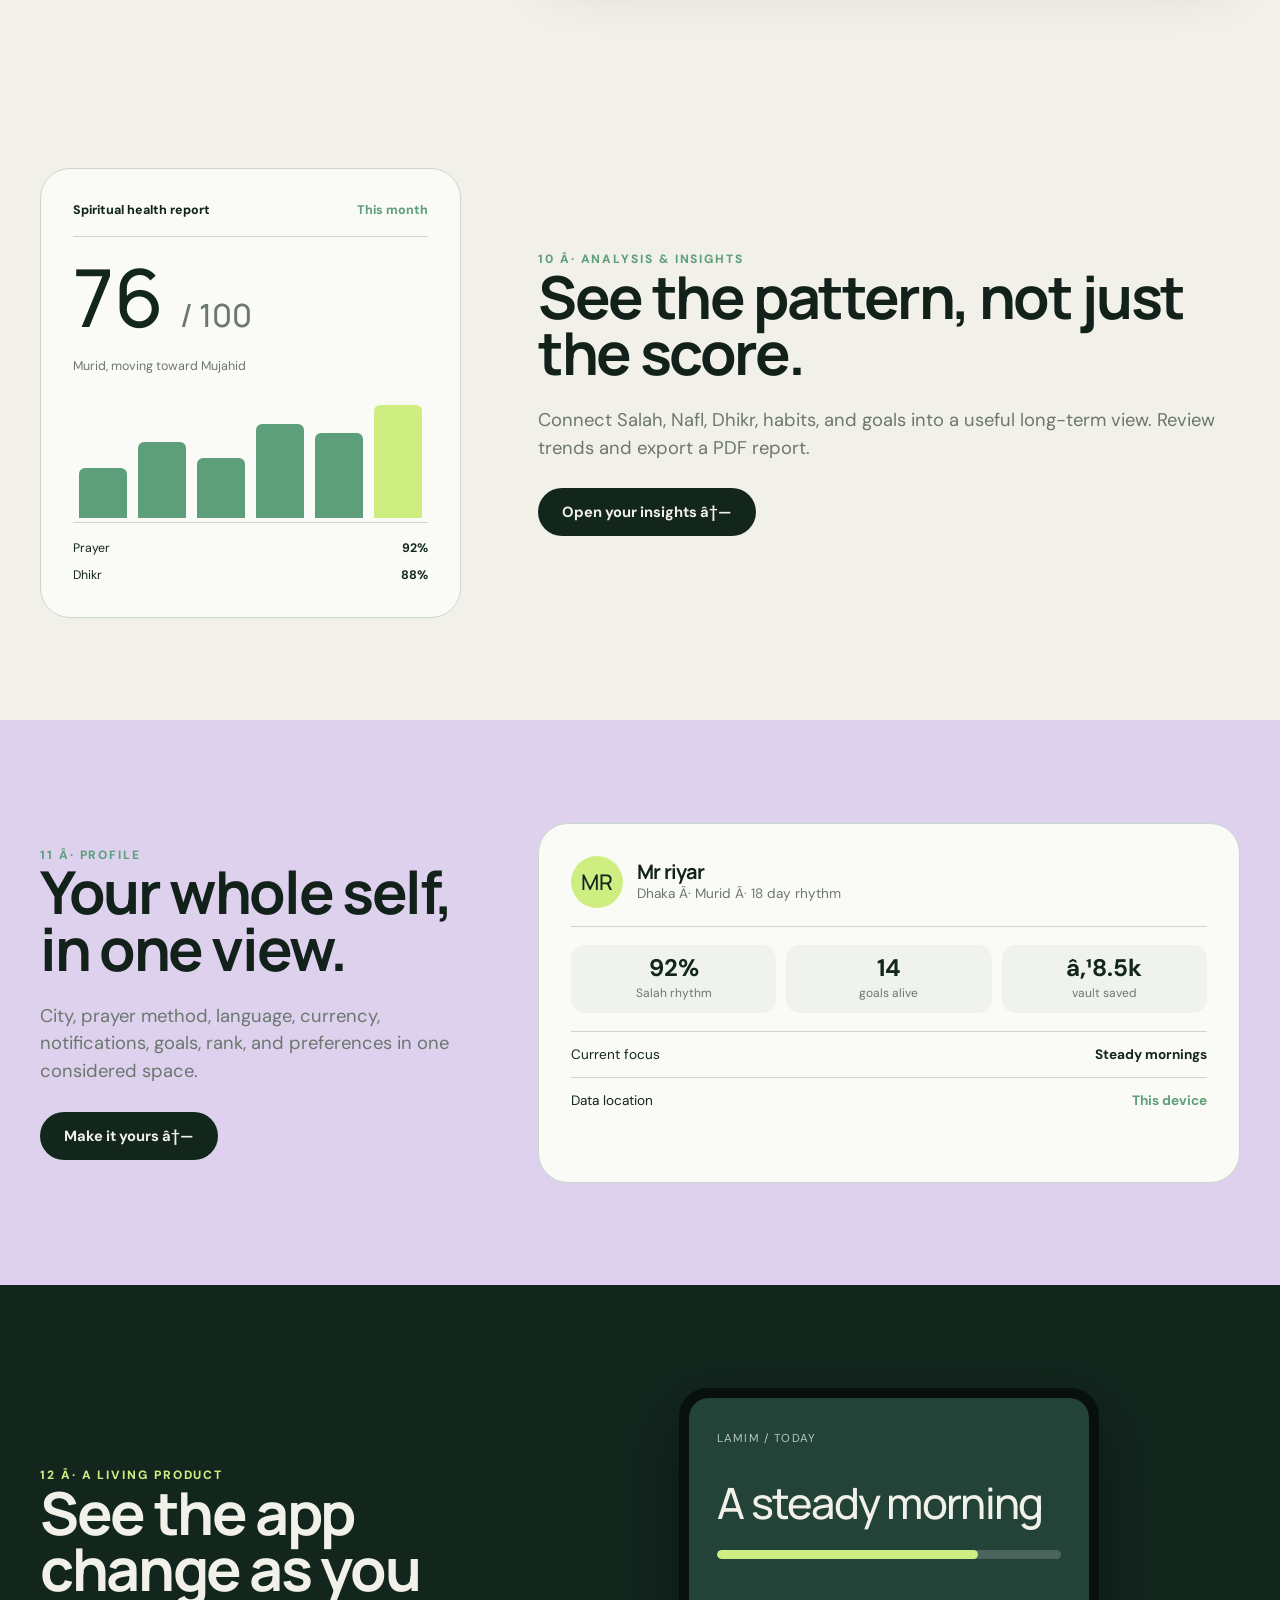
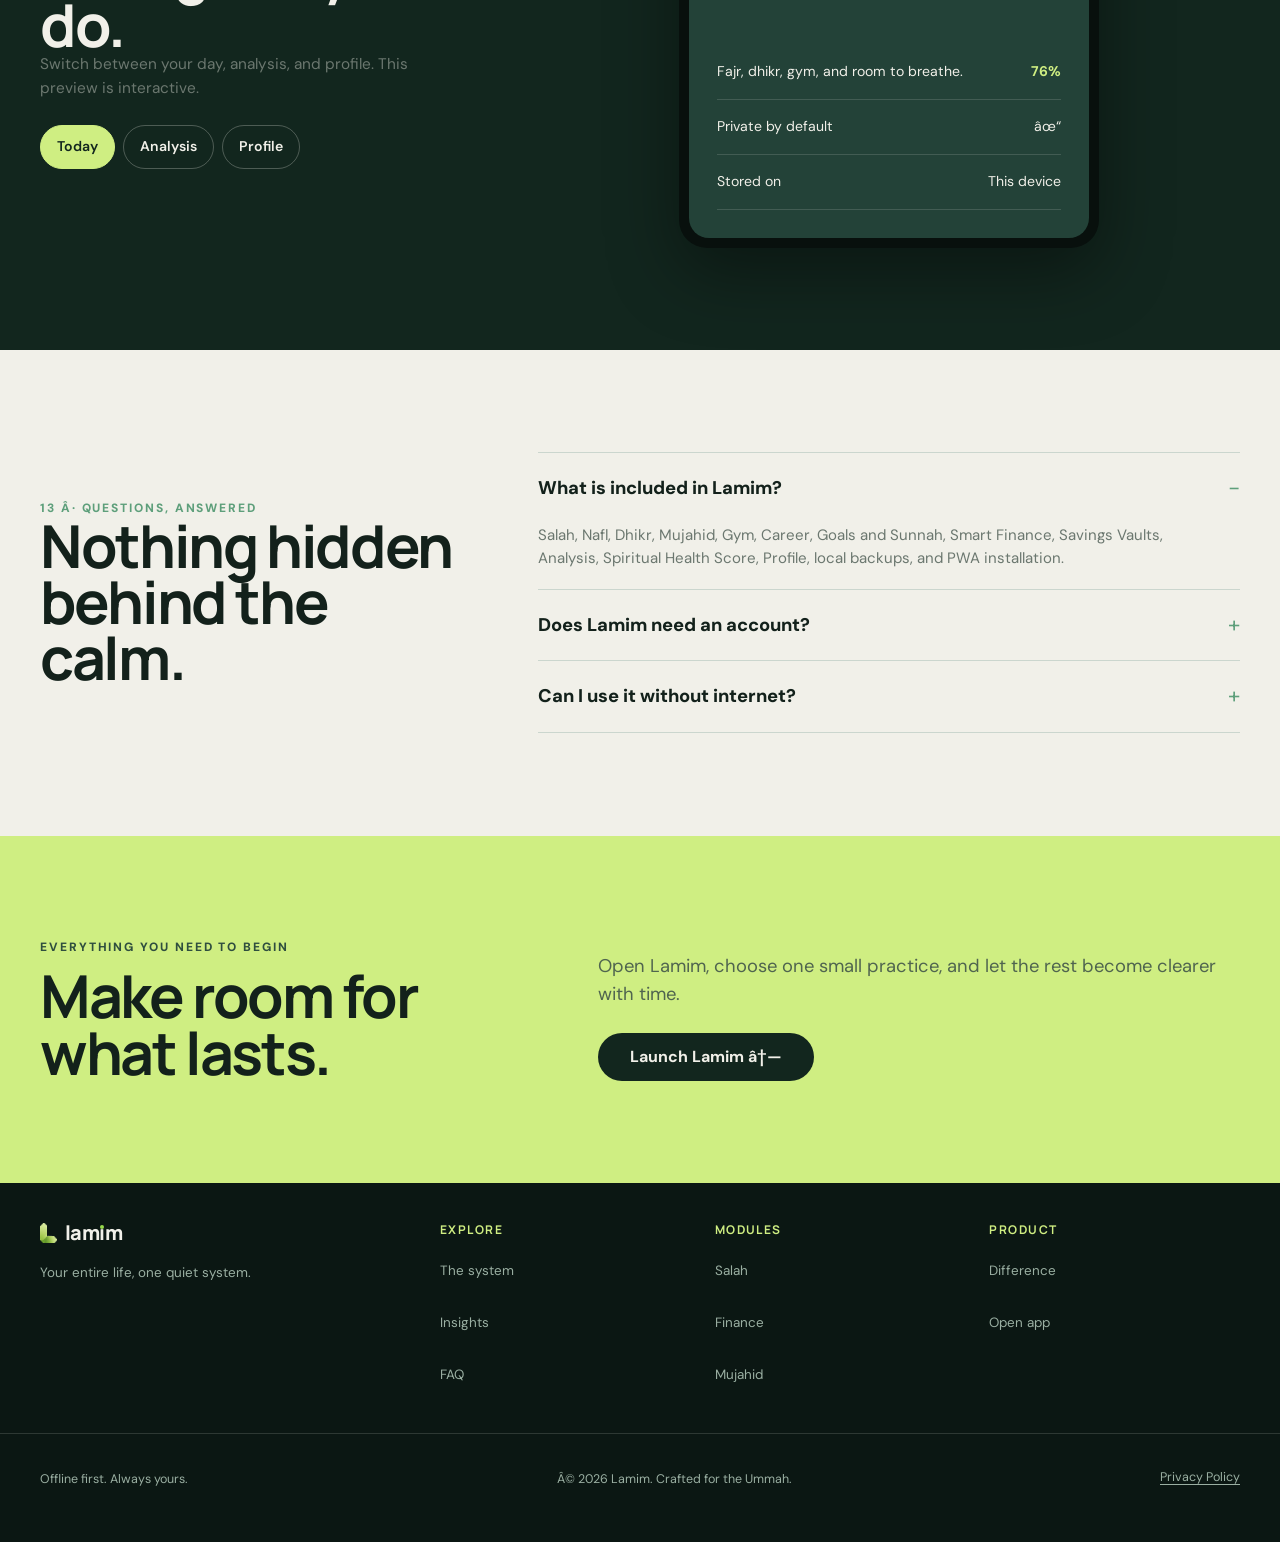
==== commit 2d78b0fc: "fix: revert to align-items:center, icon height 20px to match text exactly" ====
--- a/index.html
+++ b/index.html
@@ -1,4 +1,4 @@
-<!doctype html>
+﻿<!doctype html>
 <html lang="en">
 <head>
   <meta charset="utf-8">
@@ -84,8 +84,8 @@
     .eyebrow{font-size:clamp(.68rem,1vw,.75rem);letter-spacing:.16em;text-transform:uppercase;font-weight:800;color:var(--teal)}
     .wrap{width:100%;max-width:var(--wrap-max);padding-left:var(--wrap-pad);padding-right:var(--wrap-pad);margin:0 auto}
     .nav{position:fixed;z-index:100;top:12px;left:50%;transform:translateX(-50%);width:calc(100% - 24px);max-width:var(--wrap-max);display:flex;align-items:center;justify-content:space-between;padding:8px 12px 8px 16px;background:rgba(var(--paper-rgb),.88);backdrop-filter:blur(18px);-webkit-backdrop-filter:blur(18px);border:1px solid var(--line);border-radius:999px;box-shadow:0 8px 32px rgba(19,33,27,.06)}
-    .brand{display:inline-flex;align-items:baseline;gap:8px;font-family:'Manrope',sans-serif;font-weight:800;font-size:1.25rem;line-height:1;letter-spacing:-.03em;color:var(--ink);text-decoration:none}
-    .brand-icon{height:22px;width:auto;display:block;flex-shrink:0;object-fit:contain}
+    .brand{display:inline-flex;align-items:center;gap:8px;font-family:'Manrope',sans-serif;font-weight:800;font-size:1.25rem;line-height:1;letter-spacing:-.03em;color:var(--ink);text-decoration:none}
+    .brand-icon{height:20px;width:auto;display:block;flex-shrink:0;object-fit:contain}
     .i-green-dot{position:relative;display:inline-block;color:inherit;text-align:center}
     .i-green-dot::after{content:"";position:absolute;top:.09em;left:50%;transform:translateX(-50%);width:.2em;height:.2em;background-color:#97D84C;border-radius:50%}
     .links{display:none;gap:clamp(16px,2vw,28px);color:var(--muted);font-size:.88rem;font-weight:500}
@@ -131,7 +131,7 @@
   <!-- Sticky Navigation Header -->
   <nav class="nav" aria-label="Primary">
     <a class="brand" href="#top" aria-label="Lamim Home">
-      <img src="app/assets/logo-mark.png" alt="Lamim Logo" class="brand-icon" style="height:22px; width:auto; object-fit:contain;">
+      <img src="app/assets/logo-mark.png" alt="Lamim Logo" class="brand-icon" style="height:20px; width:auto; object-fit:contain;">
       <span>lam<span class="i-green-dot">&#305;</span>m</span>
     </a>
     
@@ -143,8 +143,8 @@
     </div>
 
     <div class="nav-actions">
-      <a class="navcta" href="app/index.html">Open app ↗</a>
-      <button type="button" class="menu" aria-label="Open navigation" aria-expanded="false" id="menuToggle">☰</button>
+      <a class="navcta" href="app/index.html">Open app â†—</a>
+      <button type="button" class="menu" aria-label="Open navigation" aria-expanded="false" id="menuToggle">â˜°</button>
     </div>
 
     <!-- Mobile Navigation Overlay Dropdown -->
@@ -153,7 +153,7 @@
       <a href="#system" class="nav-link-mobile"><span>Complete System</span></a>
       <a href="#insights" class="nav-link-mobile"><span>Insights & Score</span></a>
       <a href="#faq" class="nav-link-mobile"><span>Questions & Answers</span></a>
-      <a href="app/index.html" style="background: var(--dark); color: var(--paper); text-align: center; justify-content: center; margin-top: 8px;">Launch App ↗</a>
+      <a href="app/index.html" style="background: var(--dark); color: var(--paper); text-align: center; justify-content: center; margin-top: 8px;">Launch App â†—</a>
     </div>
   </nav>
 
@@ -166,7 +166,7 @@
           <h1 class="hero-title">One day. Every intention. <em>Held.</em></h1>
           <p>Lamim combines Salah, Nafl, Dhikr, Mujahid, Gym, Career, Finance, Goals, Analysis, and Profile in one private offline-first companion.</p>
           <div class="actions">
-            <a class="btn" href="app/index.html">Start privately ↗</a>
+            <a class="btn" href="app/index.html">Start privately â†—</a>
             <a class="btn alt" href="#system">Tour the system</a>
           </div>
         </div>
@@ -176,8 +176,8 @@
           <div class="orbit"></div>
           <div class="app">
             <div class="app-head">
-              <span>Tuesday, 21 July <span style="color:var(--teal)">●</span></span>
-              <span>•••</span>
+              <span>Tuesday, 21 July <span style="color:var(--teal)">â—</span></span>
+              <span>â€¢â€¢â€¢</span>
             </div>
             <div class="app-grid">
               <div class="tile mint">
@@ -193,9 +193,9 @@
               </div>
               <div class="tile dark wide">
                 <div class="kicker">Live activity</div>
-                <div class="row"><span>Fajr, Jama'at</span><b style="color:var(--mint)">✓</b></div>
-                <div class="row"><span>Dhikr, 108 repetitions</span><b style="color:var(--mint)">✓</b></div>
-                <div class="row"><span>Gym, 42 minutes</span><b style="color:var(--mint)">✓</b></div>
+                <div class="row"><span>Fajr, Jama'at</span><b style="color:var(--mint)">âœ“</b></div>
+                <div class="row"><span>Dhikr, 108 repetitions</span><b style="color:var(--mint)">âœ“</b></div>
+                <div class="row"><span>Gym, 42 minutes</span><b style="color:var(--mint)">âœ“</b></div>
               </div>
             </div>
           </div>
@@ -253,7 +253,7 @@
       <div class="wrap">
         <div class="section-head reveal">
           <div>
-            <div class="eyebrow">01 · The Lamim difference</div>
+            <div class="eyebrow">01 Â· The Lamim difference</div>
             <h2>One system beats nine scattered apps.</h2>
           </div>
           <p>Lamim does not treat prayer, habits, money, health, and ambition as separate lives. It gives them one context, one rhythm, and one private home.</p>
@@ -288,7 +288,7 @@
     <section class="dark" id="system">
       <div class="wrap dark-grid">
         <div class="reveal">
-          <div class="eyebrow" style="color:var(--mint)">02 · The complete system</div>
+          <div class="eyebrow" style="color:var(--mint)">02 Â· The complete system</div>
           <h2>Everything your day asks for.</h2>
           <p>Each module is focused, but the intelligence compounds across the whole experience.</p>
         </div>
@@ -342,10 +342,10 @@
     <section id="feature-salah">
       <div class="wrap feature-grid">
         <div class="feature-copy reveal">
-          <div class="eyebrow">03 · Salah</div>
+          <div class="eyebrow">03 Â· Salah</div>
           <h2>Let consistency become visible.</h2>
           <p>Local sun-angle calculations power the next-prayer countdown. The heatmap adds context, showing Jama'at, Alone, Qaza, and Missed.</p>
-          <a class="btn" href="app/index.html?section=salah">Explore Salah ↗</a>
+          <a class="btn" href="app/index.html?section=salah">Explore Salah â†—</a>
         </div>
         <div class="visual salah reveal">
           <div class="v-info">
@@ -369,7 +369,7 @@
       <div class="wrap feature-grid">
         <div class="visual nafl reveal">
           <div class="v-info">
-            <div class="eyebrow">04 · Nafl Salah</div>
+            <div class="eyebrow">04 Â· Nafl Salah</div>
             <h3>Keep the prayers you choose.</h3>
             <p>Witr completed. Tahajjud remembered. A private record of the prayers that asked a little more from you.</p>
           </div>
@@ -388,7 +388,7 @@
           <div class="eyebrow">The night view</div>
           <h2>Your night has its own logic.</h2>
           <p>Tahajjud and Witr belong to the waking day you were living, not an arbitrary midnight boundary.</p>
-          <a class="btn" href="app/index.html?section=nafl">Explore Nafl ↗</a>
+          <a class="btn" href="app/index.html?section=nafl">Explore Nafl â†—</a>
         </div>
       </div>
     </section>
@@ -397,10 +397,10 @@
     <section id="feature-dhikr">
       <div class="wrap feature-grid">
         <div class="feature-copy reveal">
-          <div class="eyebrow">05 · Dhikr</div>
+          <div class="eyebrow">05 Â· Dhikr</div>
           <h2>Make repetition feel present.</h2>
           <p>Tap, haptic response, subtle ripple, and session history let the practice stay meaningful without becoming performative.</p>
-          <a class="btn" href="app/index.html?section=dhikr">Open Dhikr ↗</a>
+          <a class="btn" href="app/index.html?section=dhikr">Open Dhikr â†—</a>
         </div>
         <div class="visual dhikr reveal">
           <div class="v-info">
@@ -425,7 +425,7 @@
       <div class="wrap feature-grid">
         <div class="visual mujahid reveal">
           <div class="v-info">
-            <div class="eyebrow">06 · Mujahid</div>
+            <div class="eyebrow">06 Â· Mujahid</div>
             <h3>Discipline without shame.</h3>
             <p>Log the hard moment, start the breathing guide, and keep moving.</p>
           </div>
@@ -437,7 +437,7 @@
           <div class="eyebrow">Recovery as a feature</div>
           <h2>Growth should feel honest.</h2>
           <p>Streaks, relapse logs, badges, and breathing give you practical tools for habits you are trying to leave behind.</p>
-          <a class="btn" href="app/index.html?section=mujahid">Enter the forge ↗</a>
+          <a class="btn" href="app/index.html?section=mujahid">Enter the forge â†—</a>
         </div>
       </div>
     </section>
@@ -446,10 +446,10 @@
     <section id="feature-gym">
       <div class="wrap feature-grid">
         <div class="feature-copy reveal">
-          <div class="eyebrow">07 · Gym & movement</div>
+          <div class="eyebrow">07 Â· Gym & movement</div>
           <h2>Train the body that carries the intention.</h2>
           <p>Workouts, sets, reps, diet, sleep, movement streaks, and personal records. No social feed, no comparison loop.</p>
-          <a class="btn" href="app/index.html?section=gym">Build your rhythm ↗</a>
+          <a class="btn" href="app/index.html?section=gym">Build your rhythm â†—</a>
         </div>
         <div class="visual gym reveal">
           <div class="v-info">
@@ -474,7 +474,7 @@
       <div class="wrap feature-grid">
         <div class="visual career reveal">
           <div class="v-info">
-            <div class="eyebrow">08 · Career</div>
+            <div class="eyebrow">08 Â· Career</div>
             <h3>Direction over drift.</h3>
             <p>One skill improved this week. One project moved forward.</p>
           </div>
@@ -488,7 +488,7 @@
           <div class="eyebrow">Professional life, with boundaries</div>
           <h2>Turn ambition into a daily practice.</h2>
           <p>Keep career goals, focus sessions, study time, and milestones visible without letting work consume the rest of your life.</p>
-          <a class="btn" href="app/index.html?section=career">Shape your path ↗</a>
+          <a class="btn" href="app/index.html?section=career">Shape your path â†—</a>
         </div>
       </div>
     </section>
@@ -497,21 +497,21 @@
     <section id="feature-finance">
       <div class="wrap feature-grid">
         <div class="feature-copy reveal">
-          <div class="eyebrow">09 · Smart finance</div>
+          <div class="eyebrow">09 Â· Smart finance</div>
           <h2>Clarity is a form of care.</h2>
           <p>Track income and expenses across 220+ categories, create savings vaults, see timelines, convert currencies, and export PDF statements.</p>
-          <a class="btn" href="app/index.html?section=finance">Explore the ledger ↗</a>
+          <a class="btn" href="app/index.html?section=finance">Explore the ledger â†—</a>
         </div>
         <div class="visual ledger reveal">
           <div class="ledger-top">
             <span>Monthly overview</span>
             <span>July 2026</span>
           </div>
-          <div class="ledger-total">₹58,000</div>
-          <div class="ledger-row"><span>Income</span><b class="green">+ ₹72,000</b></div>
-          <div class="ledger-row"><span>Essentials</span><b>− ₹32,500</b></div>
-          <div class="ledger-row"><span>Giving</span><b>− ₹8,000</b></div>
-          <div class="ledger-row"><span>Savings vault</span><b class="green">₹8,500 / ₹10,000</b></div>
+          <div class="ledger-total">â‚¹58,000</div>
+          <div class="ledger-row"><span>Income</span><b class="green">+ â‚¹72,000</b></div>
+          <div class="ledger-row"><span>Essentials</span><b>âˆ’ â‚¹32,500</b></div>
+          <div class="ledger-row"><span>Giving</span><b>âˆ’ â‚¹8,000</b></div>
+          <div class="ledger-row"><span>Savings vault</span><b class="green">â‚¹8,500 / â‚¹10,000</b></div>
         </div>
       </div>
     </section>
@@ -533,10 +533,10 @@
           <div class="row"><span>Dhikr</span><b>88%</b></div>
         </div>
         <div class="feature-copy reveal">
-          <div class="eyebrow">10 · Analysis & insights</div>
+          <div class="eyebrow">10 Â· Analysis & insights</div>
           <h2>See the pattern, not just the score.</h2>
           <p>Connect Salah, Nafl, Dhikr, habits, and goals into a useful long-term view. Review trends and export a PDF report.</p>
-          <a class="btn" href="app/index.html?section=analysis">Open your insights ↗</a>
+          <a class="btn" href="app/index.html?section=analysis">Open your insights â†—</a>
         </div>
       </div>
     </section>
@@ -545,23 +545,23 @@
     <section id="feature-profile" class="profile">
       <div class="wrap feature-grid">
         <div class="feature-copy reveal">
-          <div class="eyebrow">11 · Profile</div>
+          <div class="eyebrow">11 Â· Profile</div>
           <h2>Your whole self, in one view.</h2>
           <p>City, prayer method, language, currency, notifications, goals, rank, and preferences in one considered space.</p>
-          <a class="btn" href="app/index.html?section=profile">Make it yours ↗</a>
+          <a class="btn" href="app/index.html?section=profile">Make it yours â†—</a>
         </div>
         <div class="profile-card reveal">
           <div class="profile-top">
             <div class="avatar">MR</div>
             <div>
               <h3 style="font-size:1.25rem;">Mr riyar</h3>
-              <p style="font-size:0.85rem;">Dhaka · Murid · 18 day rhythm</p>
+              <p style="font-size:0.85rem;">Dhaka Â· Murid Â· 18 day rhythm</p>
             </div>
           </div>
           <div class="stats">
             <div class="stat"><b>92%</b><span>Salah rhythm</span></div>
             <div class="stat"><b>14</b><span>goals alive</span></div>
-            <div class="stat"><b>₹8.5k</b><span>vault saved</span></div>
+            <div class="stat"><b>â‚¹8.5k</b><span>vault saved</span></div>
           </div>
           <div class="profile-row"><span>Current focus</span><b>Steady mornings</b></div>
           <div class="profile-row"><span>Data location</span><b class="green">This device</b></div>
@@ -573,7 +573,7 @@
     <section id="demo" class="demo">
       <div class="wrap demo-grid">
         <div class="demo-copy reveal">
-          <div class="eyebrow" style="color:var(--mint)">12 · A living product</div>
+          <div class="eyebrow" style="color:var(--mint)">12 Â· A living product</div>
           <h2>See the app change as you do.</h2>
           <p>Switch between your day, analysis, and profile. This preview is interactive.</p>
           <div class="tabs" role="tablist">
@@ -594,7 +594,7 @@
                 <span id="copy">Fajr, dhikr, gym, and room to breathe.</span>
                 <strong id="value">76%</strong>
               </div>
-              <div class="screen-row"><span>Private by default</span><span>✓</span></div>
+              <div class="screen-row"><span>Private by default</span><span>âœ“</span></div>
               <div class="screen-row"><span>Stored on</span><span>This device</span></div>
             </div>
           </div>
@@ -606,7 +606,7 @@
     <section id="faq">
       <div class="wrap faq-grid">
         <div class="reveal">
-          <div class="eyebrow">13 · Questions, answered</div>
+          <div class="eyebrow">13 Â· Questions, answered</div>
           <h2>Nothing hidden behind the calm.</h2>
         </div>
         <div class="faq-list reveal">
@@ -635,7 +635,7 @@
         </div>
         <div>
           <p>Open Lamim, choose one small practice, and let the rest become clearer with time.</p>
-          <a class="btn btn-final" href="app/index.html">Launch Lamim ↗</a>
+          <a class="btn btn-final" href="app/index.html">Launch Lamim â†—</a>
         </div>
       </div>
     </section>
@@ -646,7 +646,7 @@
     <div class="wrap footer-grid">
       <div class="footer-brand">
         <a class="brand footer-brand-link" href="#top" style="color:var(--paper);">
-          <img src="app/assets/logo-mark.png" alt="Lamim Logo" class="brand-icon" style="height:22px; width:auto; object-fit:contain;">
+          <img src="app/assets/logo-mark.png" alt="Lamim Logo" class="brand-icon" style="height:20px; width:auto; object-fit:contain;">
           <span>lam<span class="i-green-dot">&#305;</span>m</span>
         </a>
         <p>Your entire life, one quiet system.</p>
@@ -677,7 +677,7 @@
     </div>
     <div class="wrap bottom">
       <span>Offline first. Always yours.</span>
-      <span>© 2026 Lamim. Crafted for the Ummah.</span>
+      <span>Â© 2026 Lamim. Crafted for the Ummah.</span>
       <a href="privacy-policy.html" class="privacy-link">Privacy Policy</a>
     </div>
   </footer>
@@ -693,3 +693,4 @@
   <script type="module" src="app.min.js"></script>
 </body>
 </html>
+
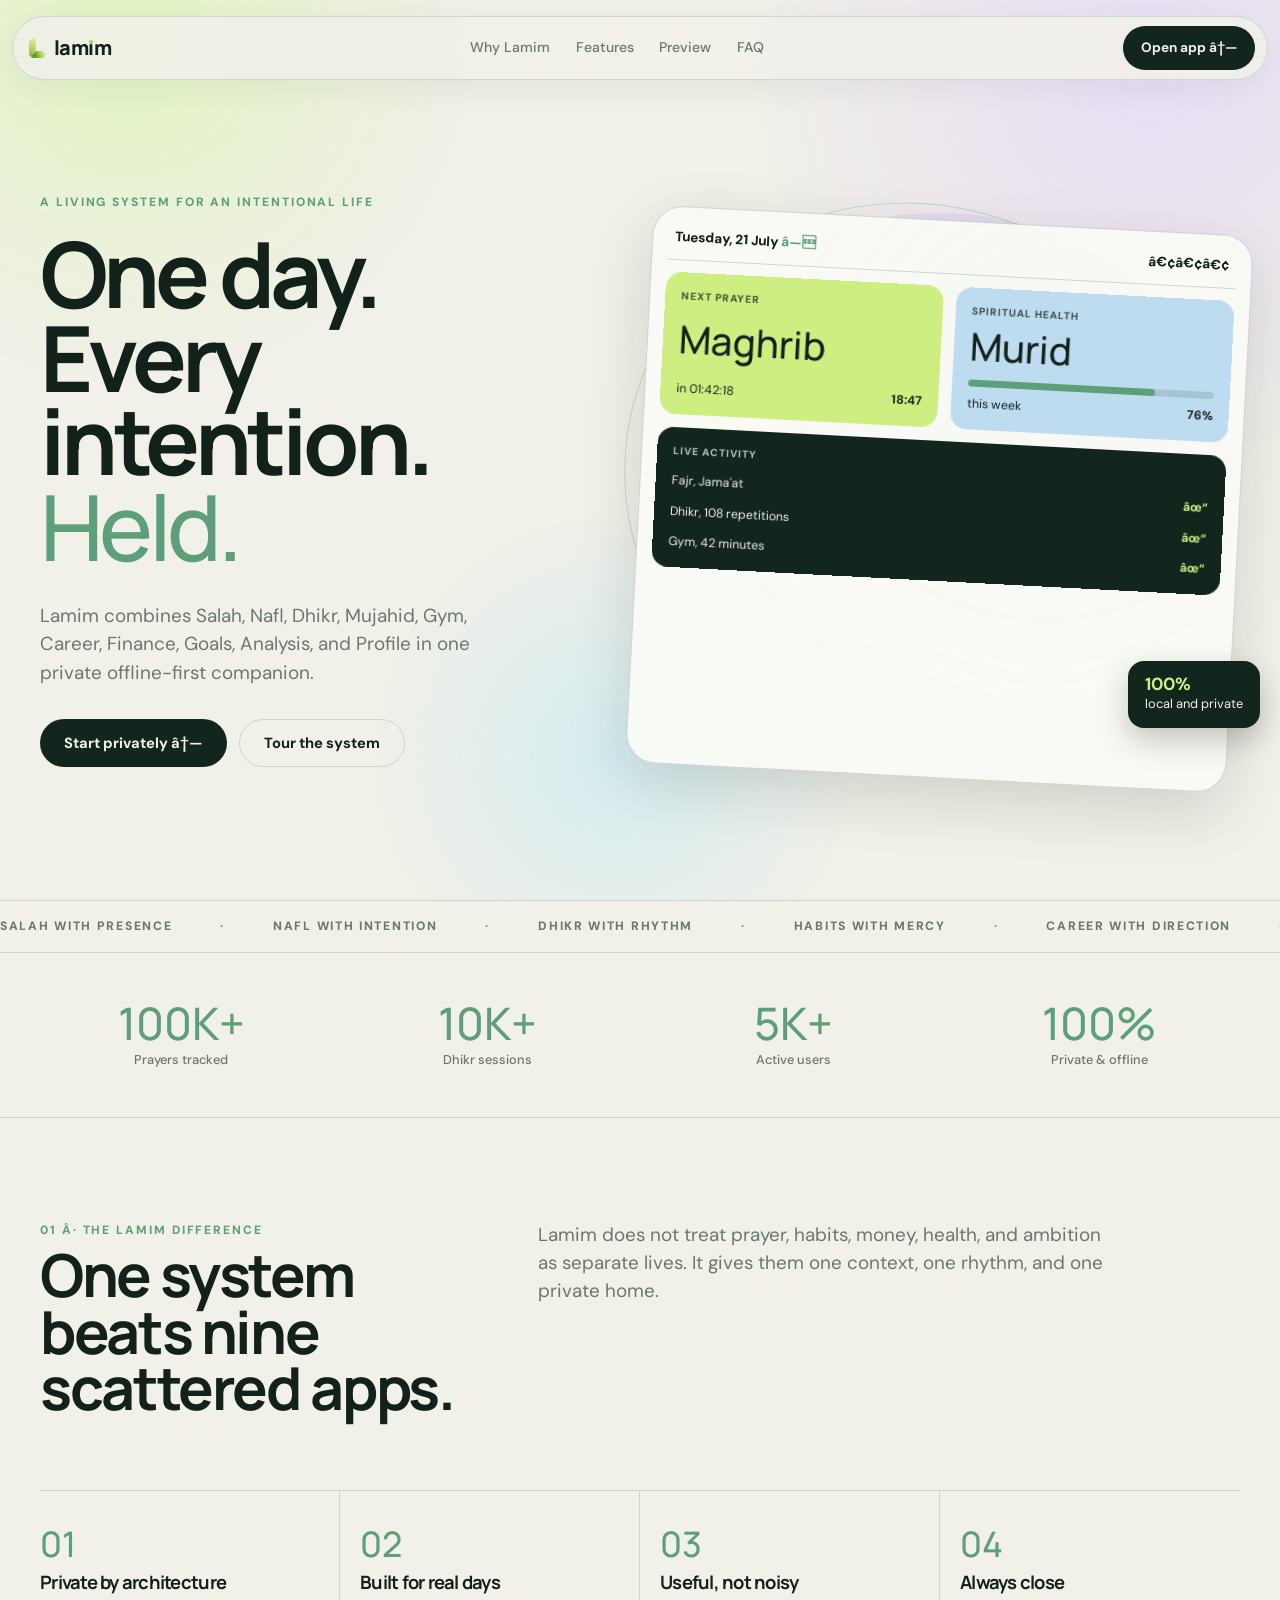
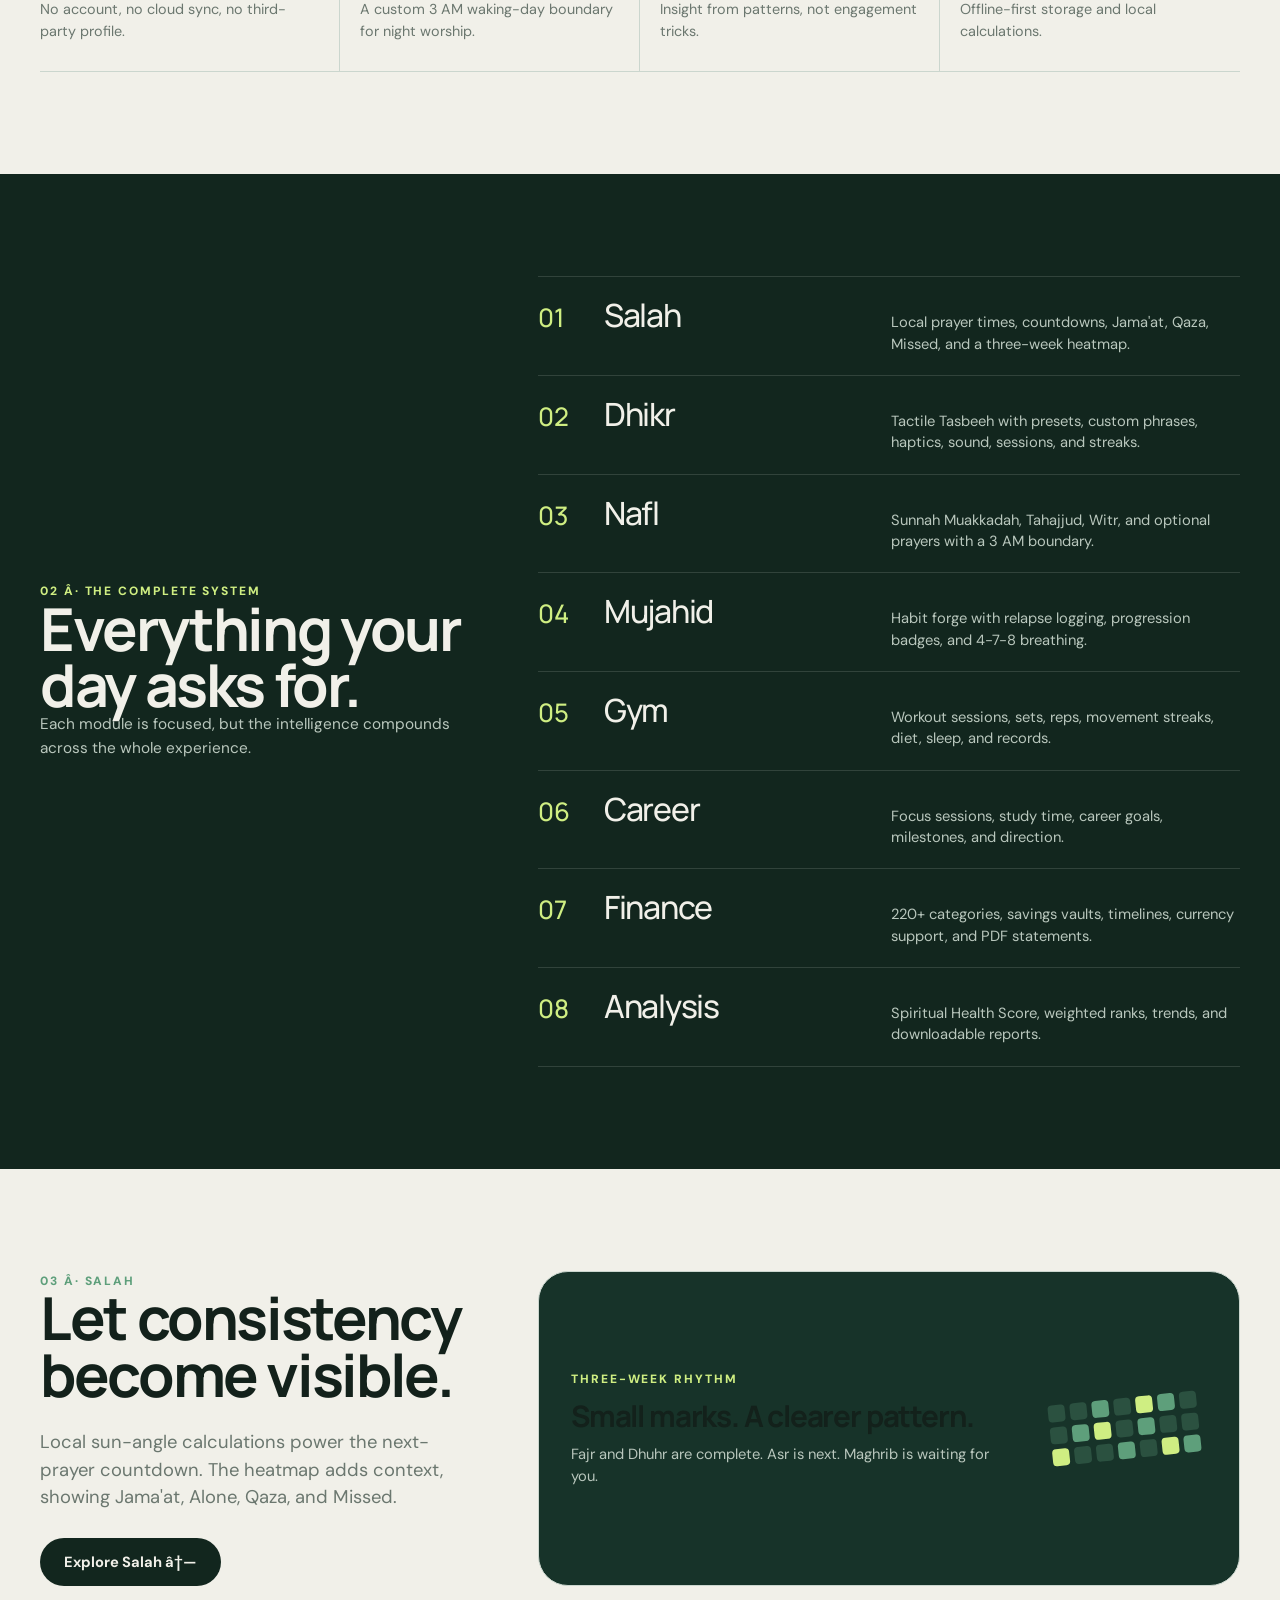
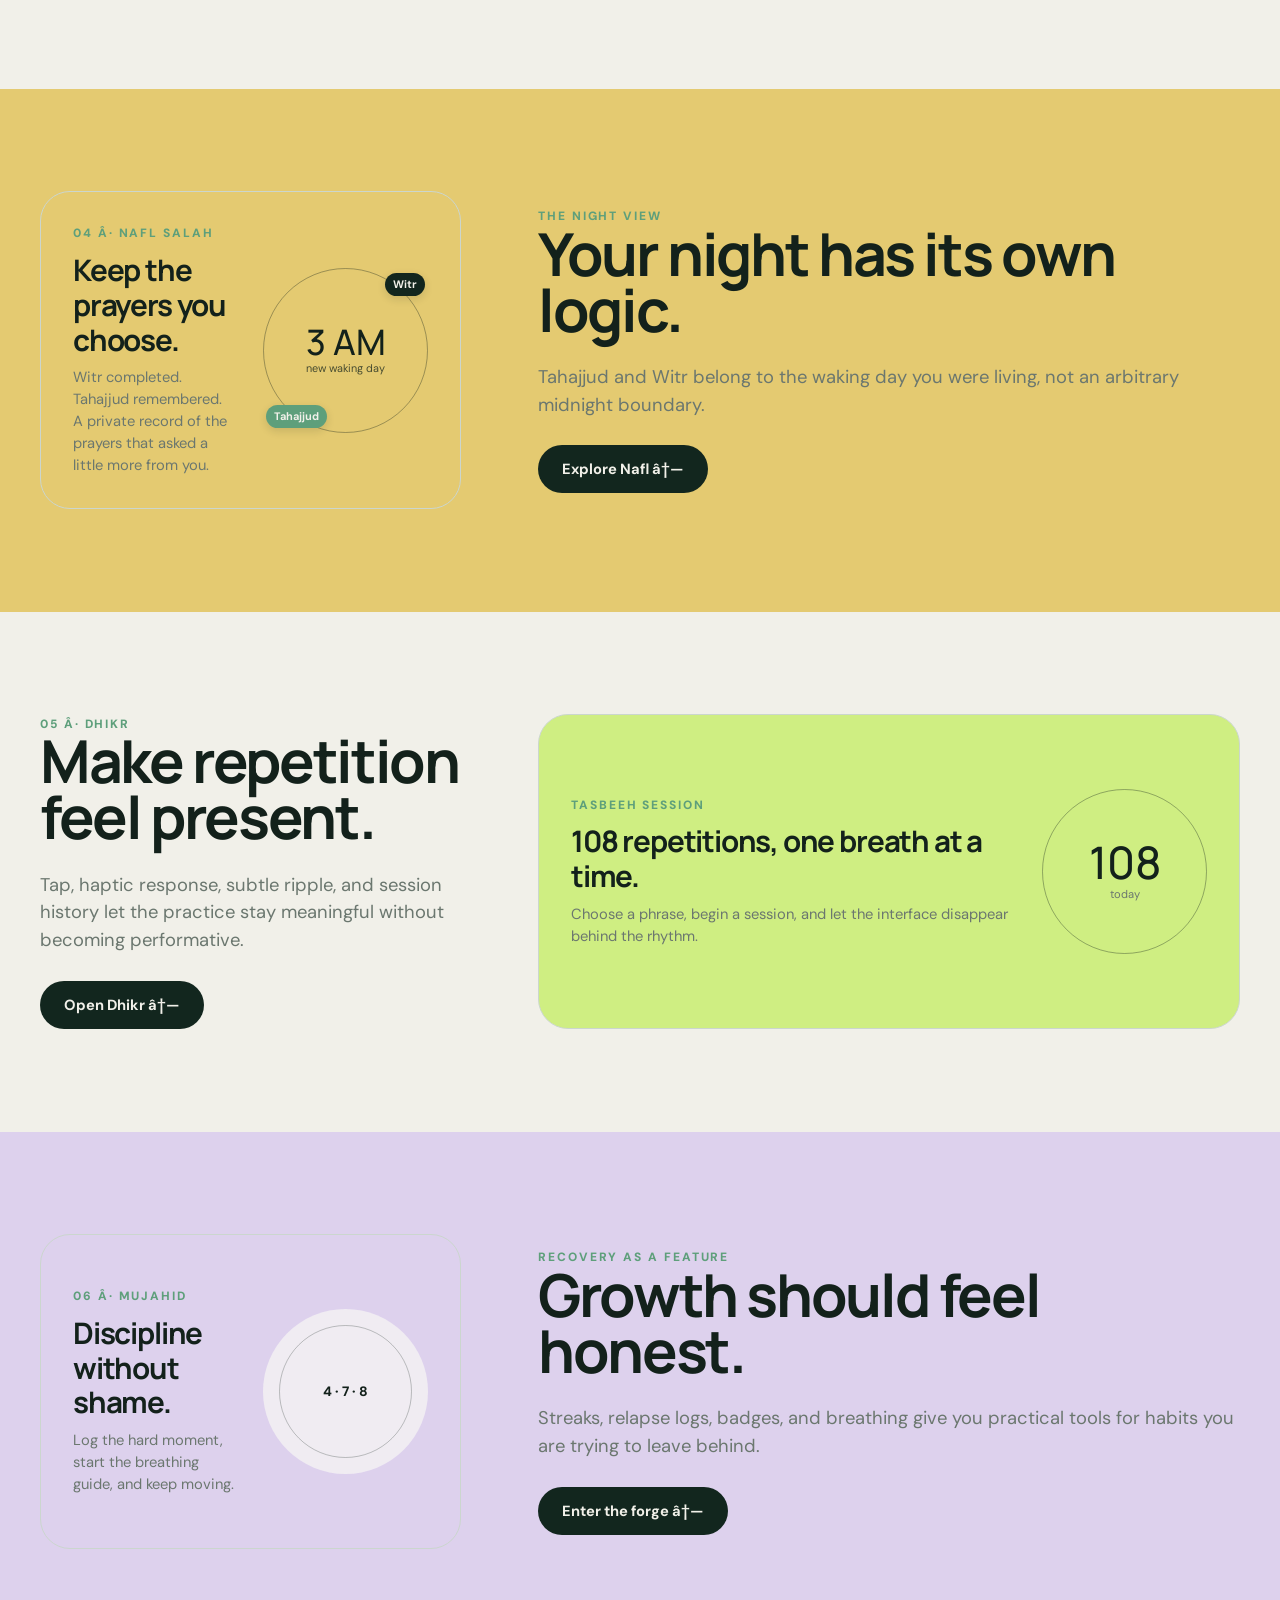
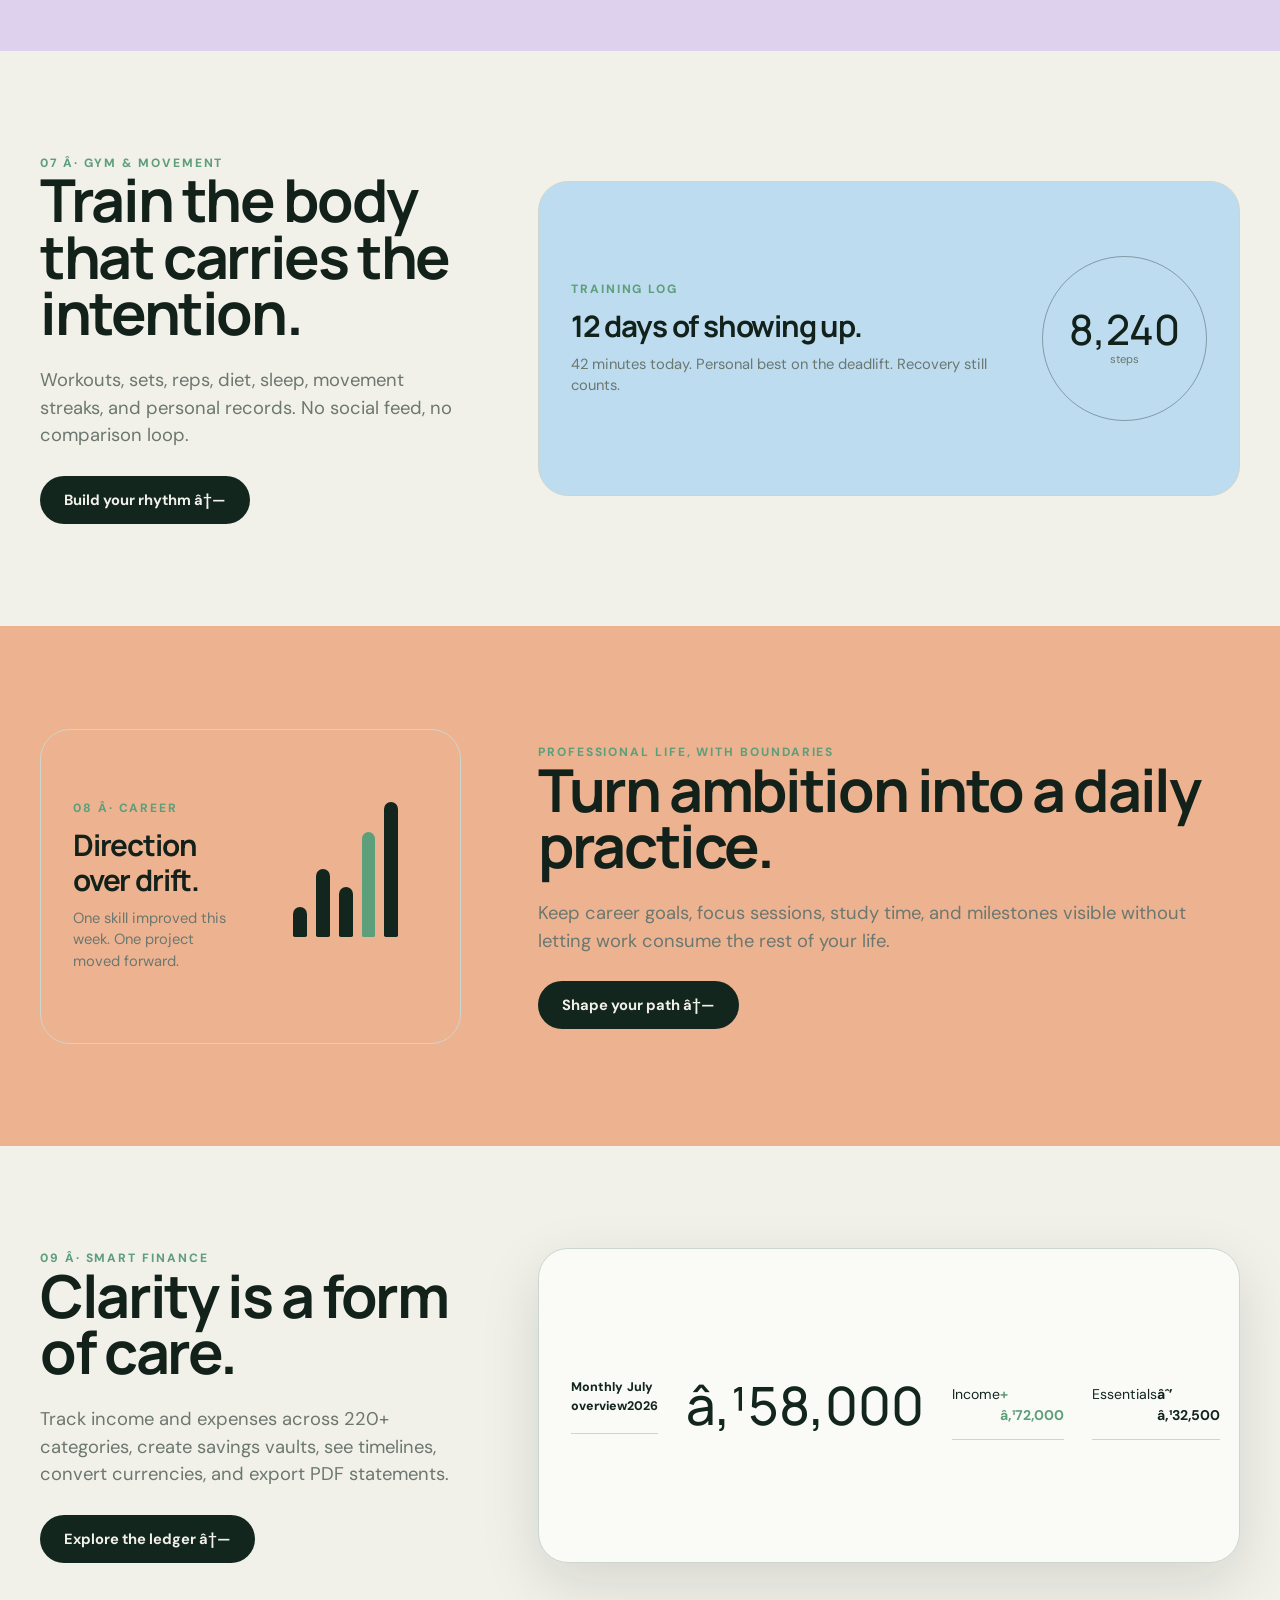
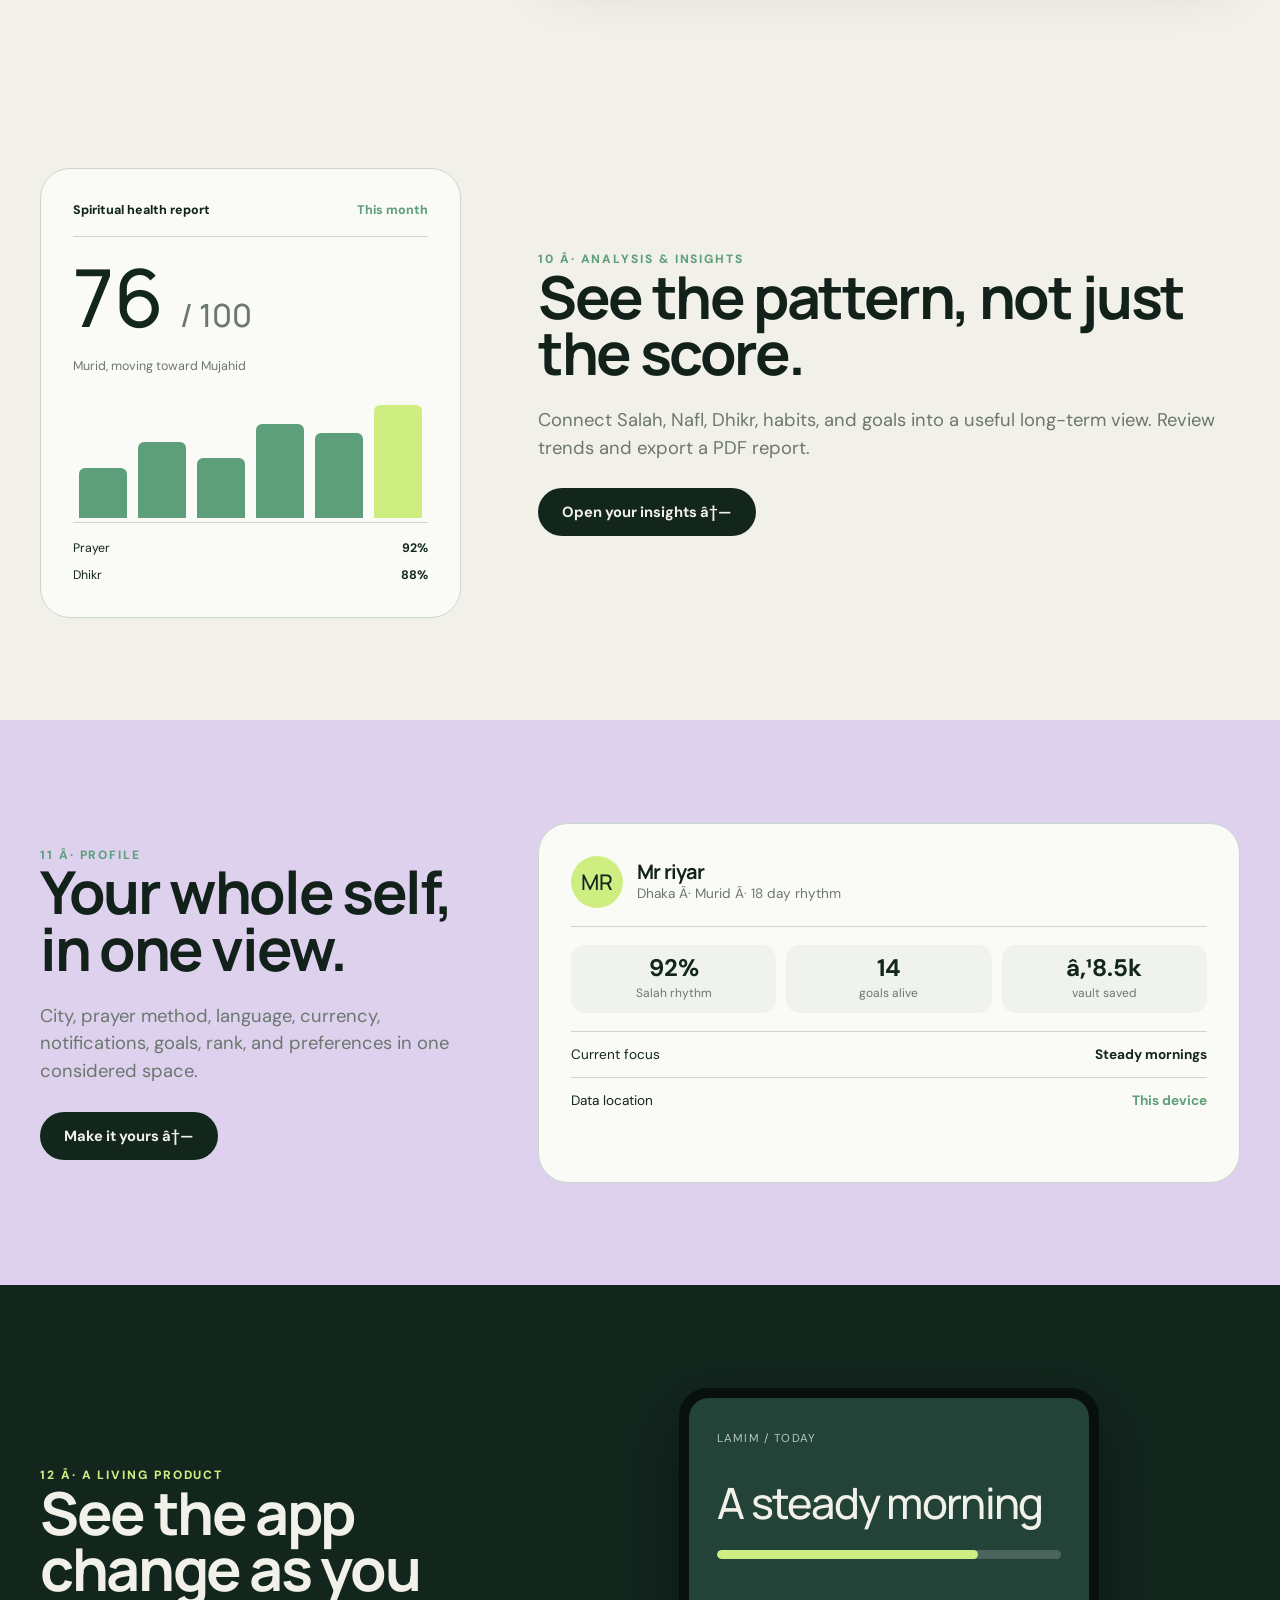
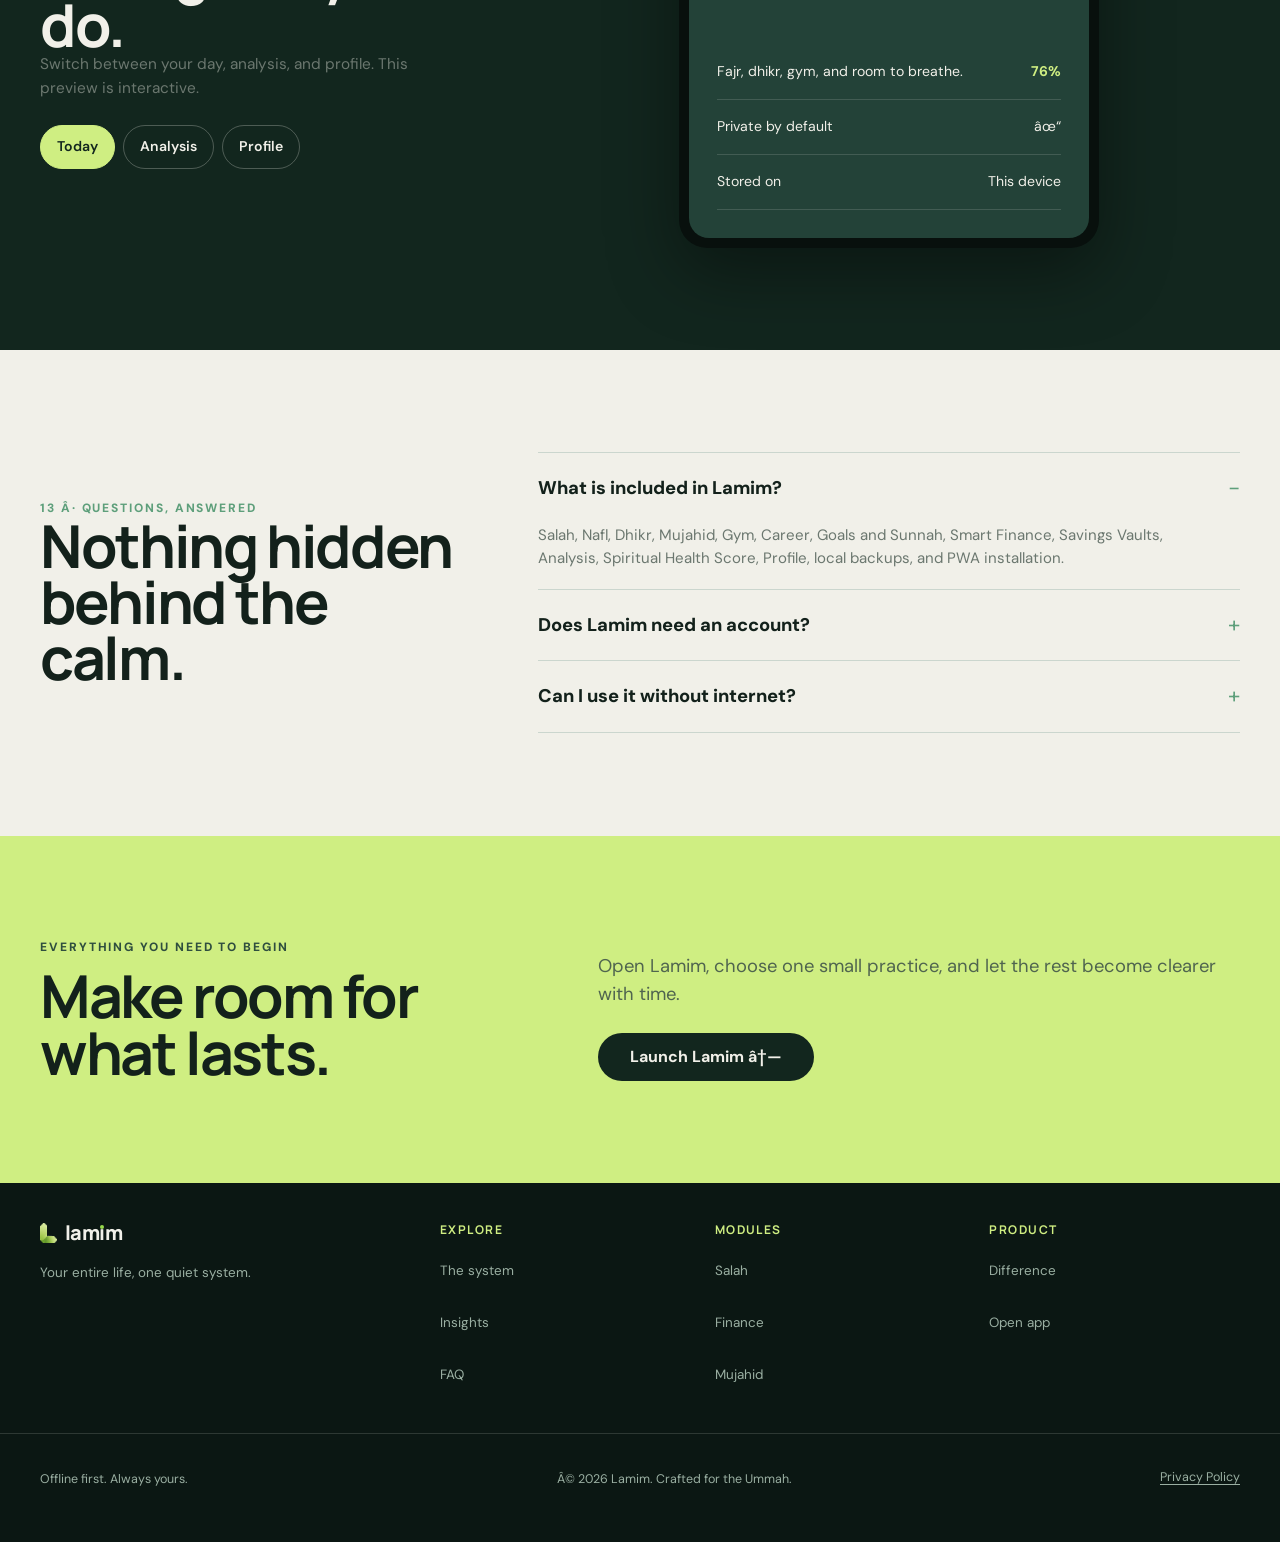
==== commit f53b758c: "feat: update nav links to Why Lamim / Features / Preview / FAQ" ====
--- a/index.html
+++ b/index.html
@@ -1,4 +1,4 @@
-﻿<!doctype html>
+<!doctype html>
 <html lang="en">
 <head>
   <meta charset="utf-8">
@@ -136,9 +136,9 @@
     </a>
     
     <div class="links">
-      <a href="#difference">Difference</a>
-      <a href="#system">System</a>
-      <a href="#insights">Insights</a>
+      <a href="#difference">Why Lamim</a>
+      <a href="#system">Features</a>
+      <a href="#insights">Preview</a>
       <a href="#faq">FAQ</a>
     </div>
 
@@ -149,11 +149,11 @@
 
     <!-- Mobile Navigation Overlay Dropdown -->
     <div class="nav-overlay" id="navOverlay" role="dialog" aria-modal="true" aria-label="Mobile Navigation">
-      <a href="#difference" class="nav-link-mobile"><span>The Difference</span></a>
-      <a href="#system" class="nav-link-mobile"><span>Complete System</span></a>
-      <a href="#insights" class="nav-link-mobile"><span>Insights & Score</span></a>
-      <a href="#faq" class="nav-link-mobile"><span>Questions & Answers</span></a>
-      <a href="app/index.html" style="background: var(--dark); color: var(--paper); text-align: center; justify-content: center; margin-top: 8px;">Launch App â†—</a>
+      <a href="#difference" class="nav-link-mobile"><span>Why Lamim</span></a>
+      <a href="#system" class="nav-link-mobile"><span>Features</span></a>
+      <a href="#insights" class="nav-link-mobile"><span>Preview</span></a>
+      <a href="#faq" class="nav-link-mobile"><span>FAQ</span></a>
+      <a href="app/index.html" style="background: var(--dark); color: var(--paper); text-align: center; justify-content: center; margin-top: 8px;">Launch App ↗</a>
     </div>
   </nav>
 
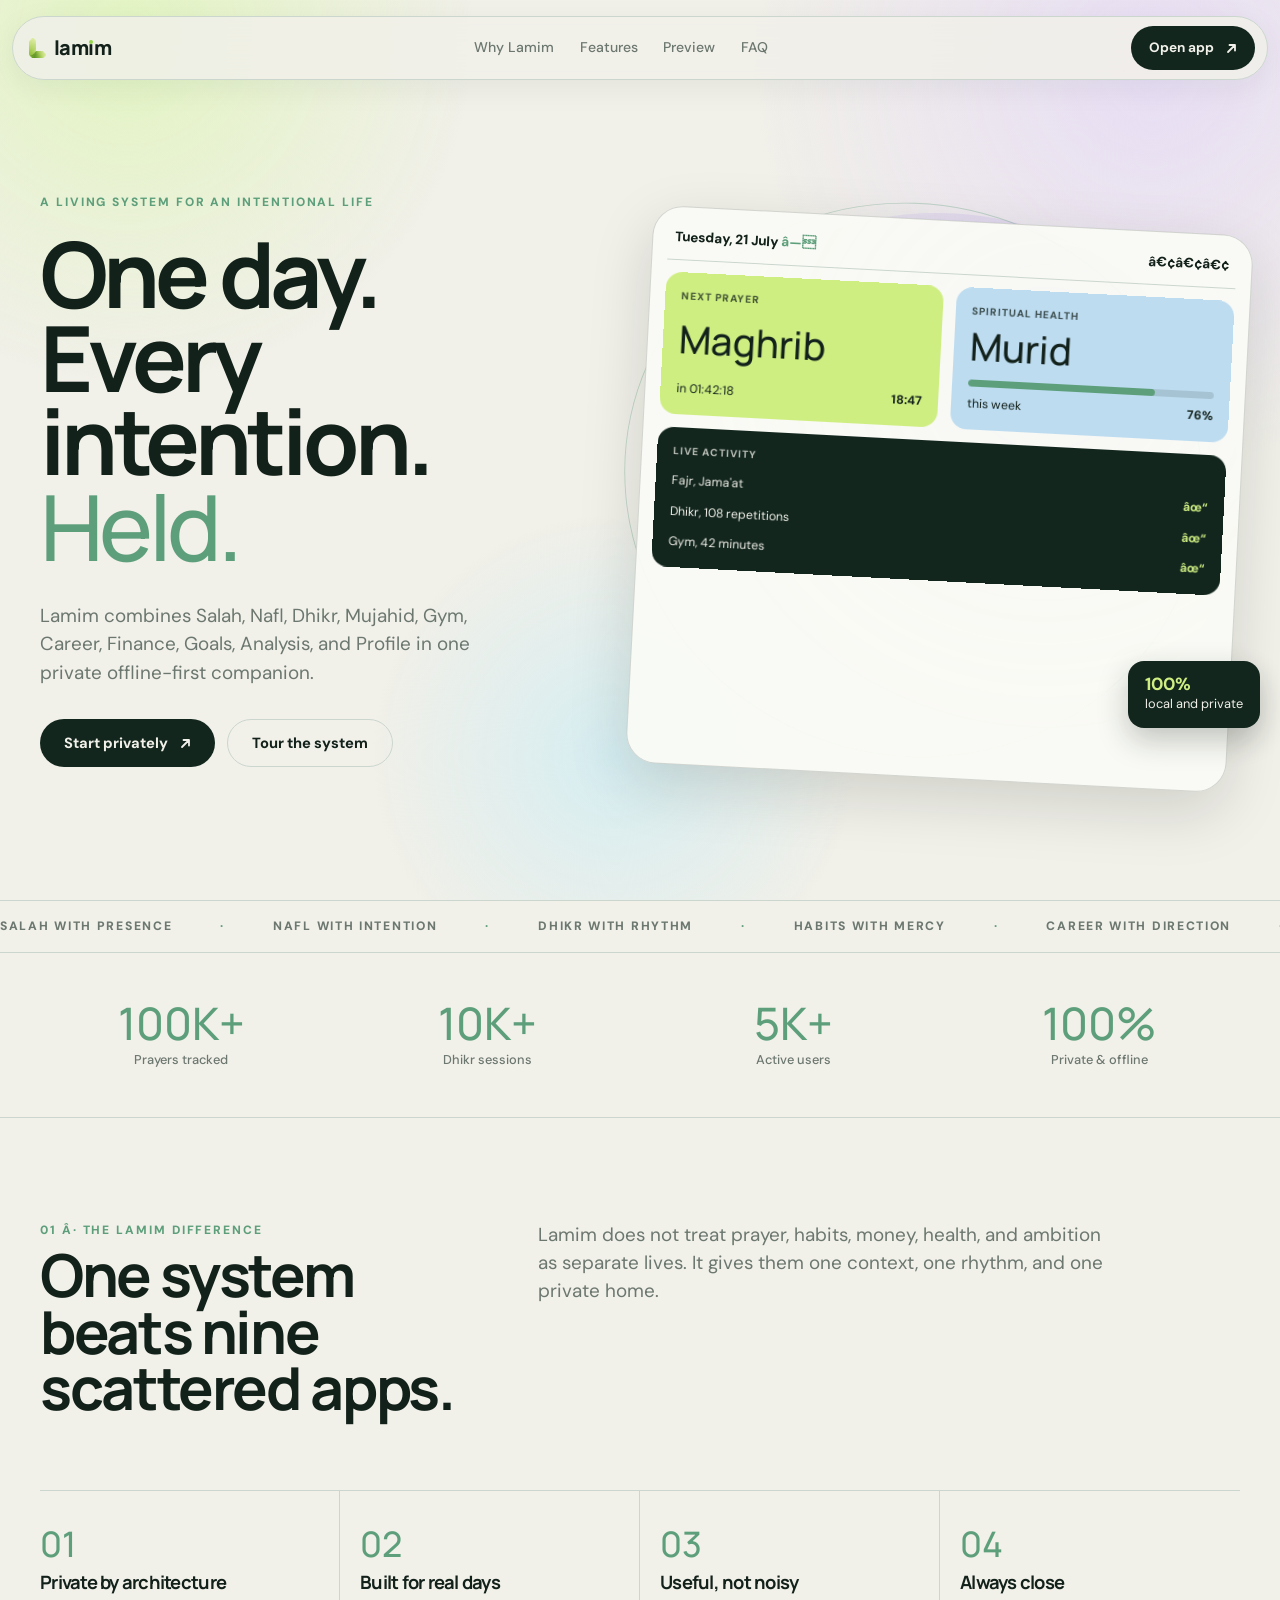
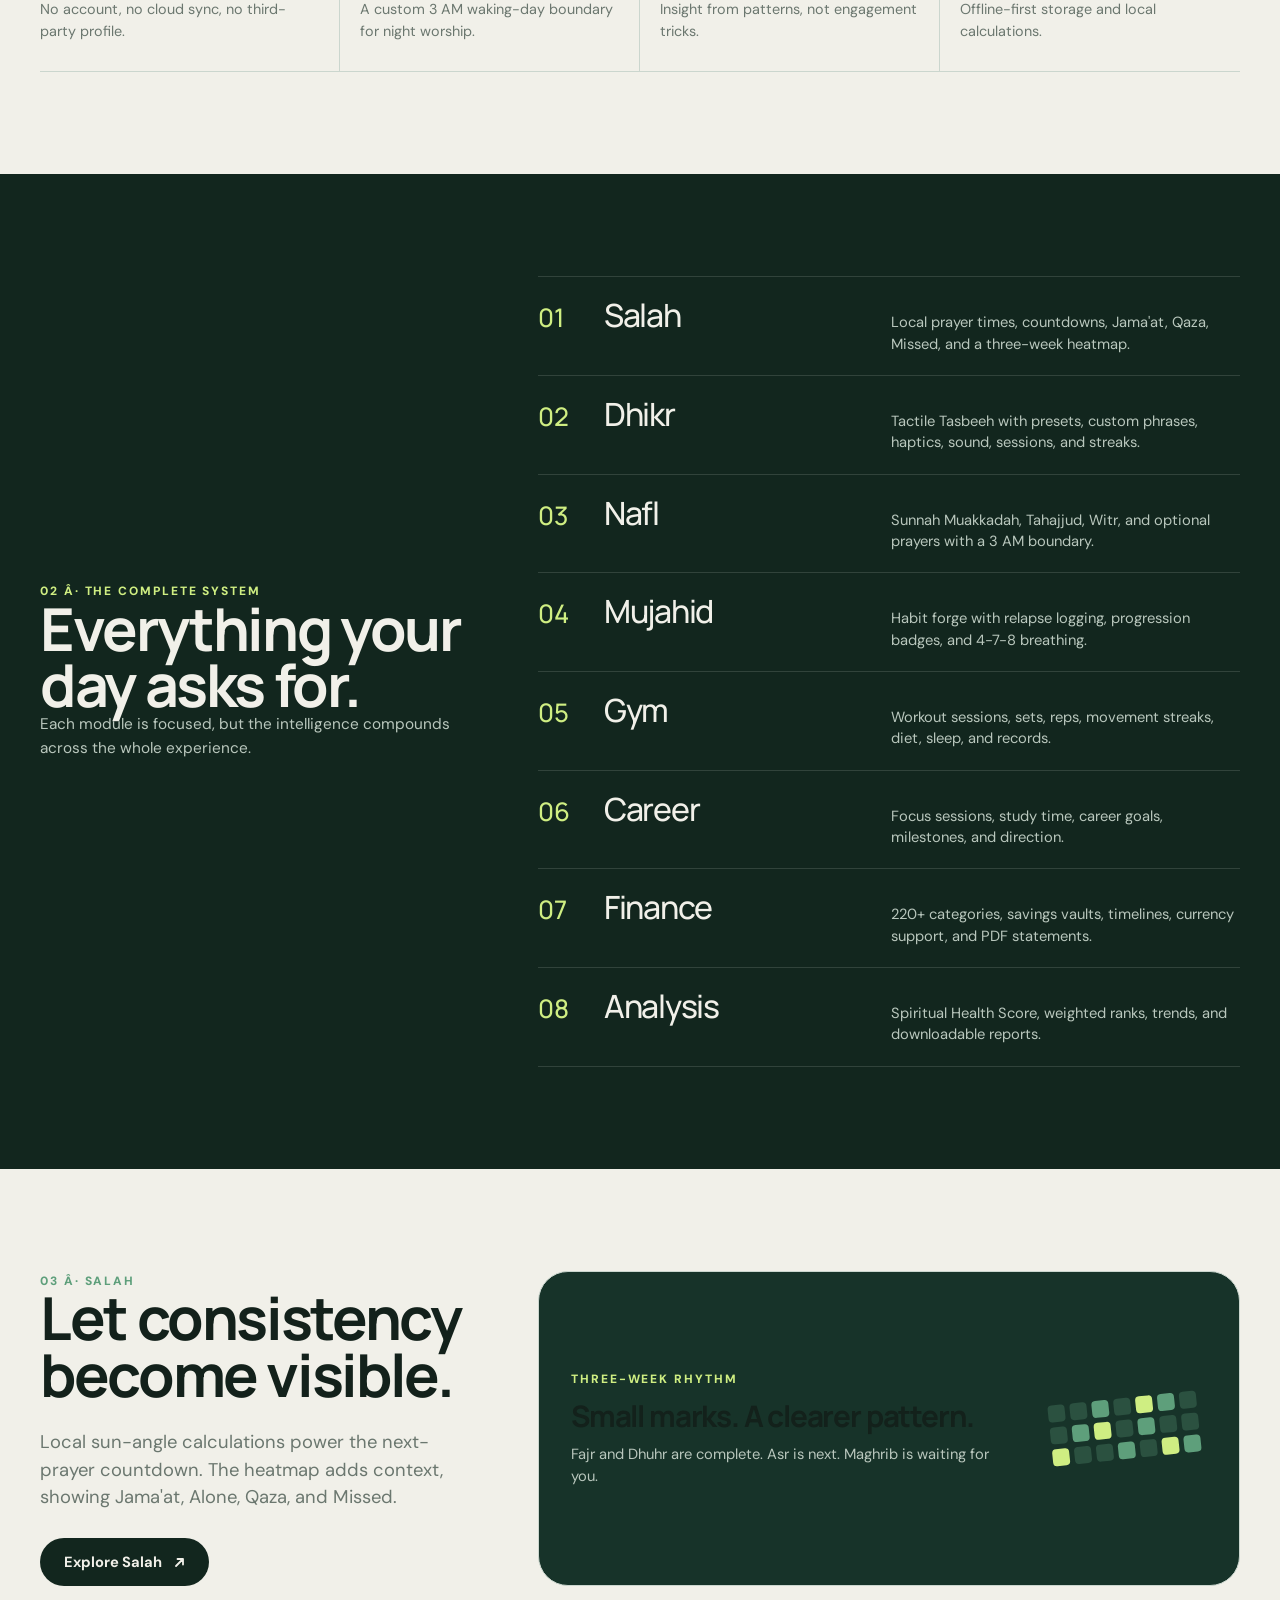
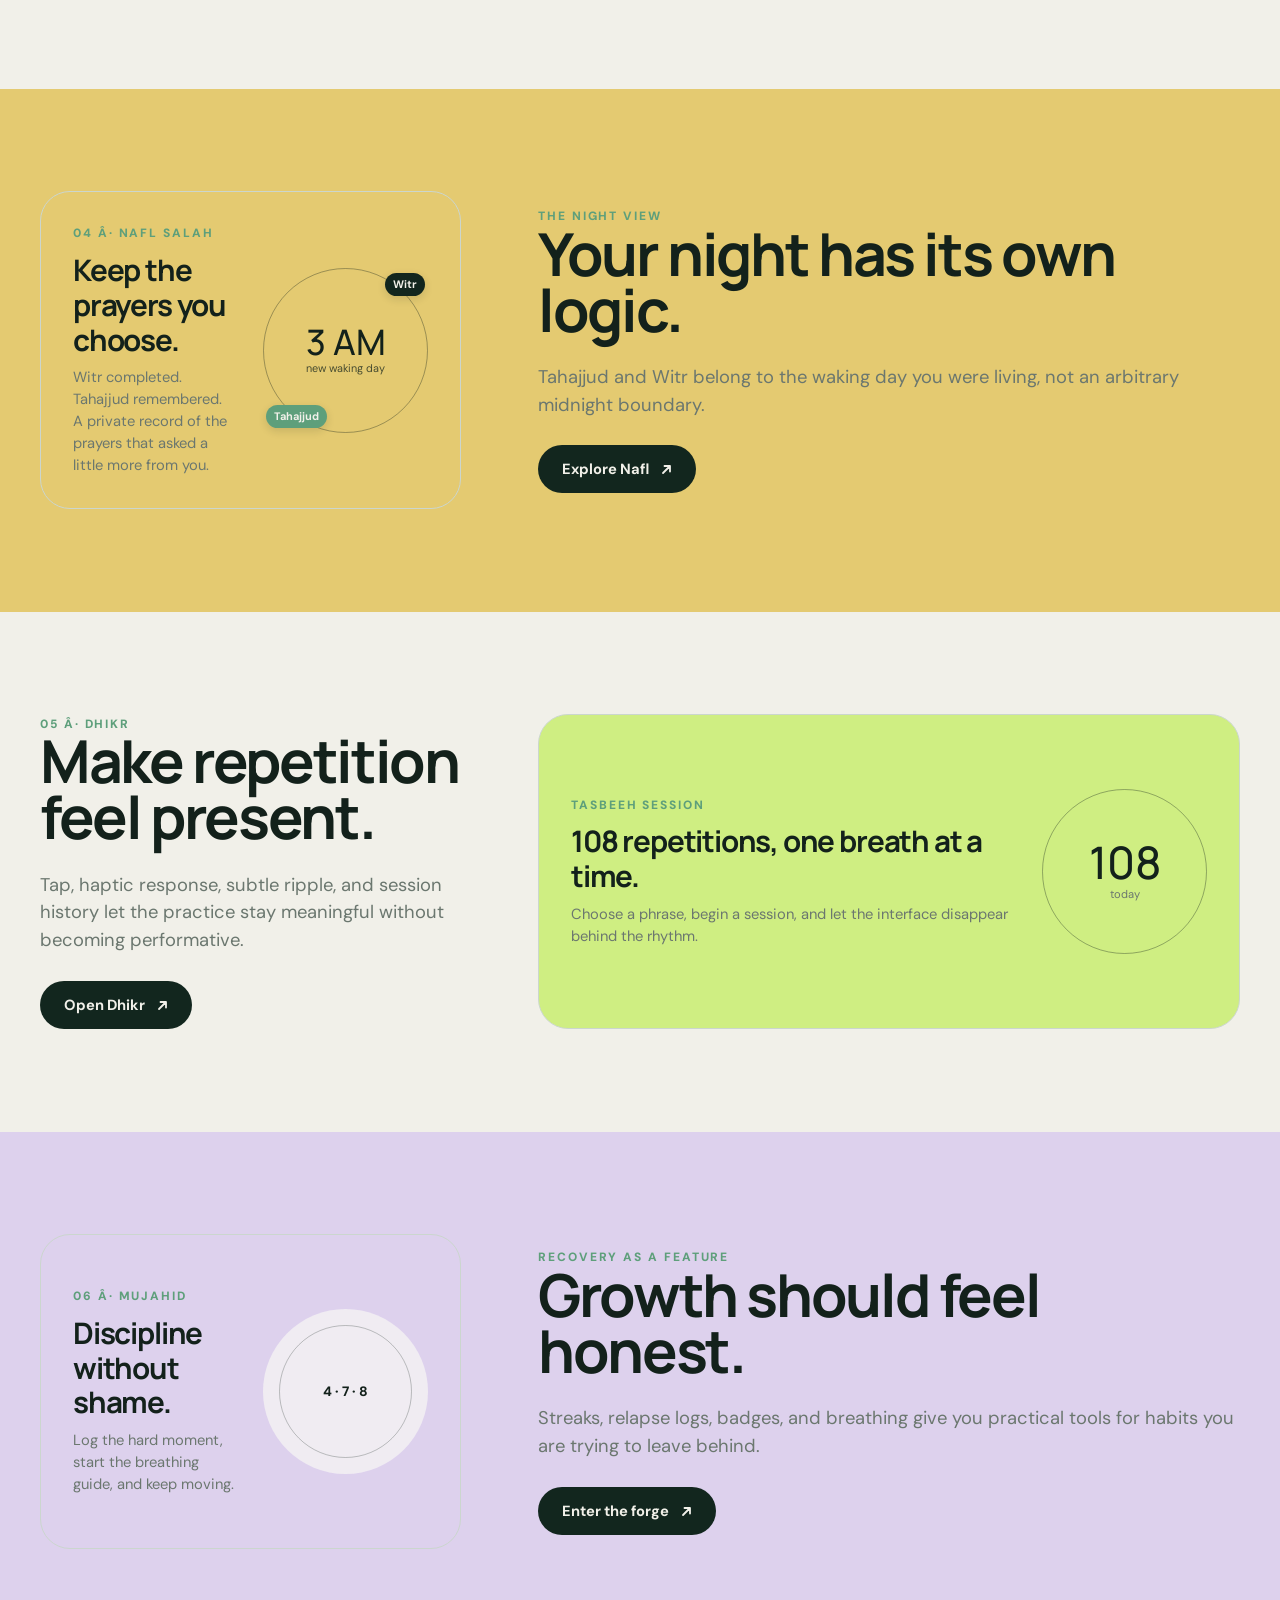
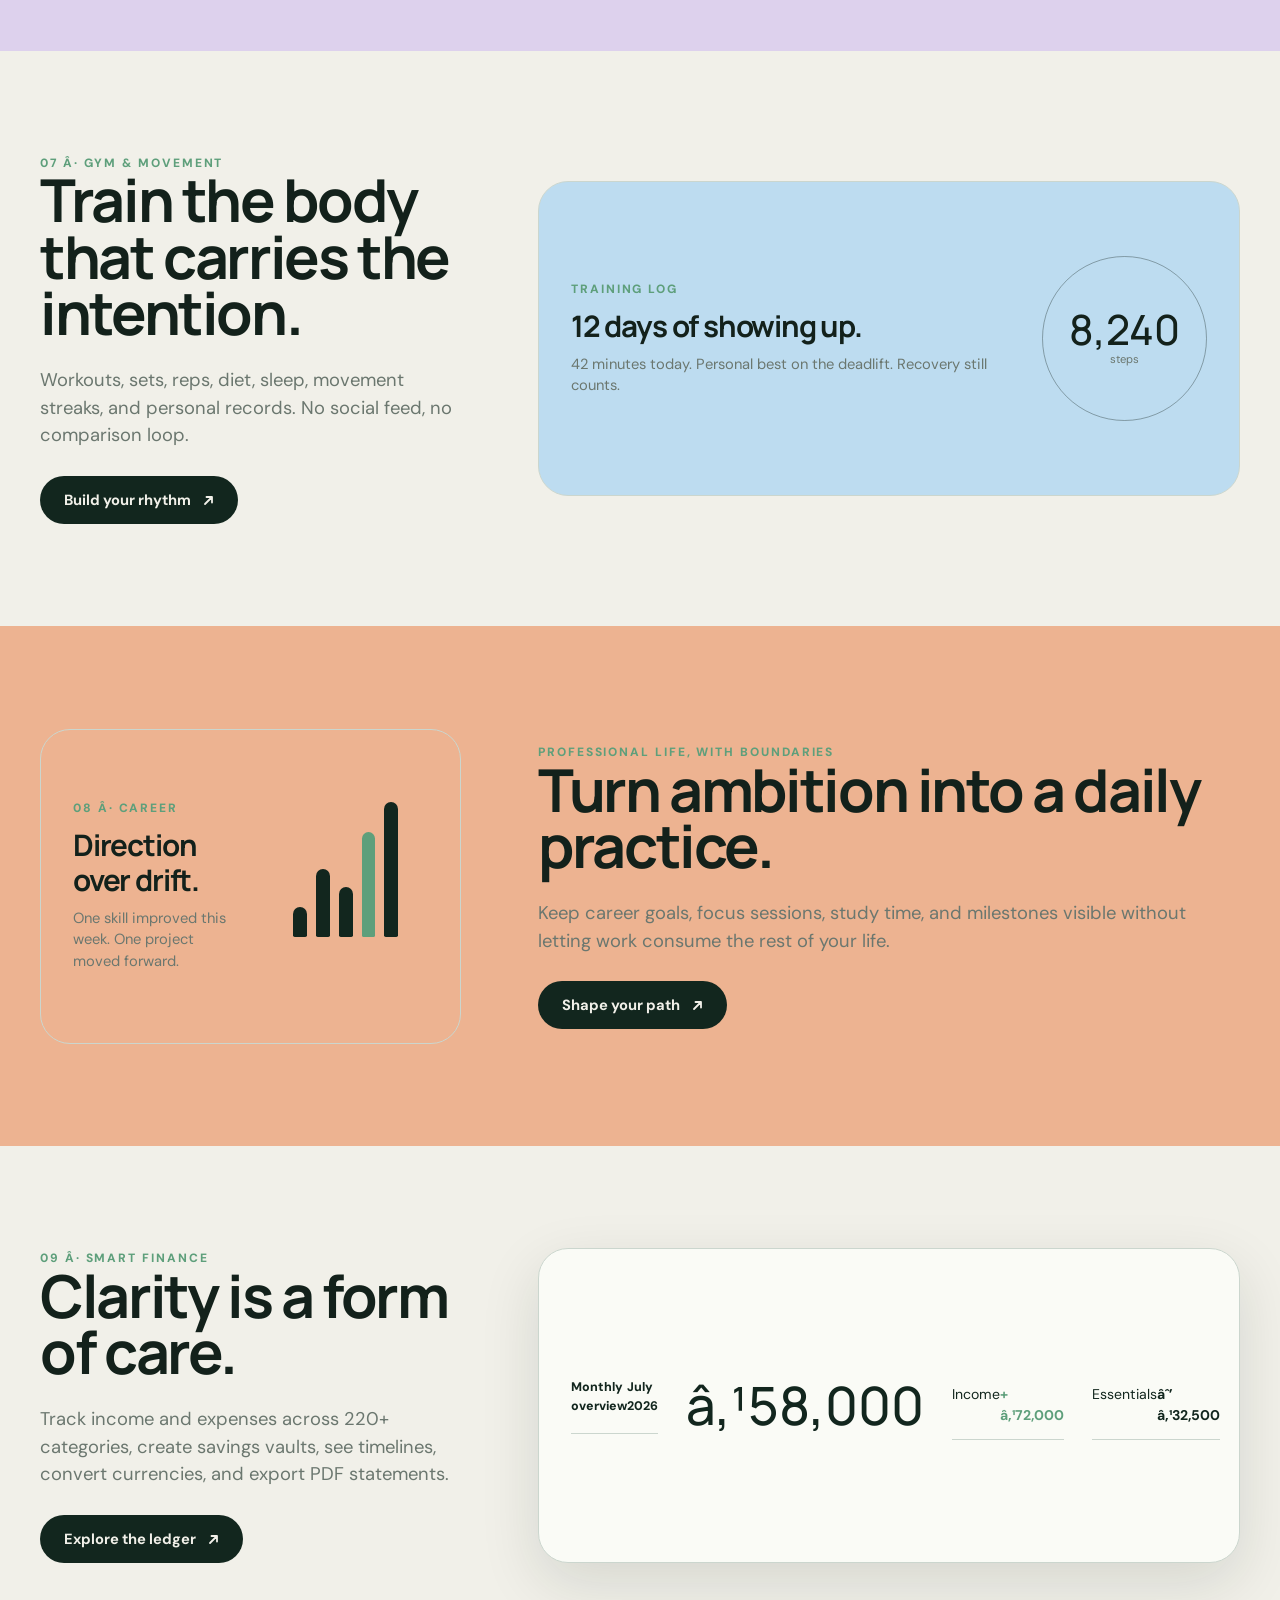
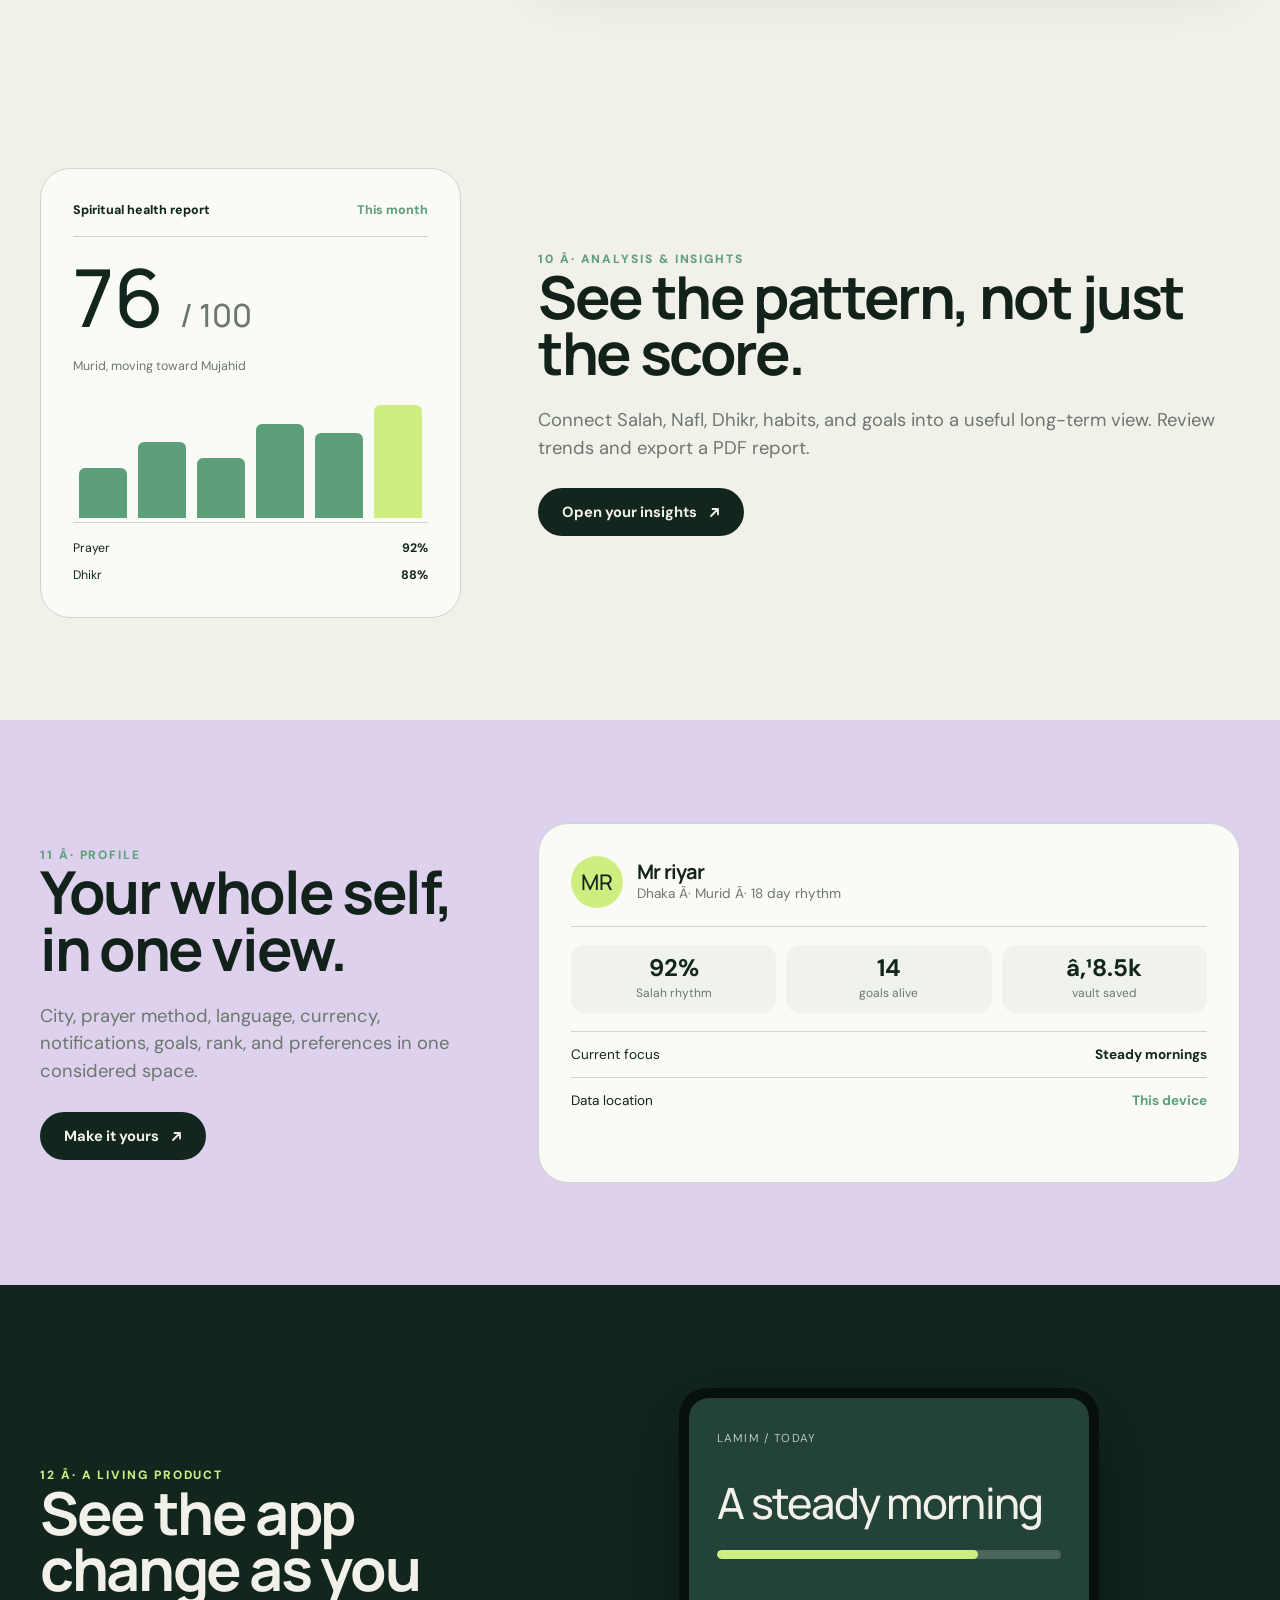
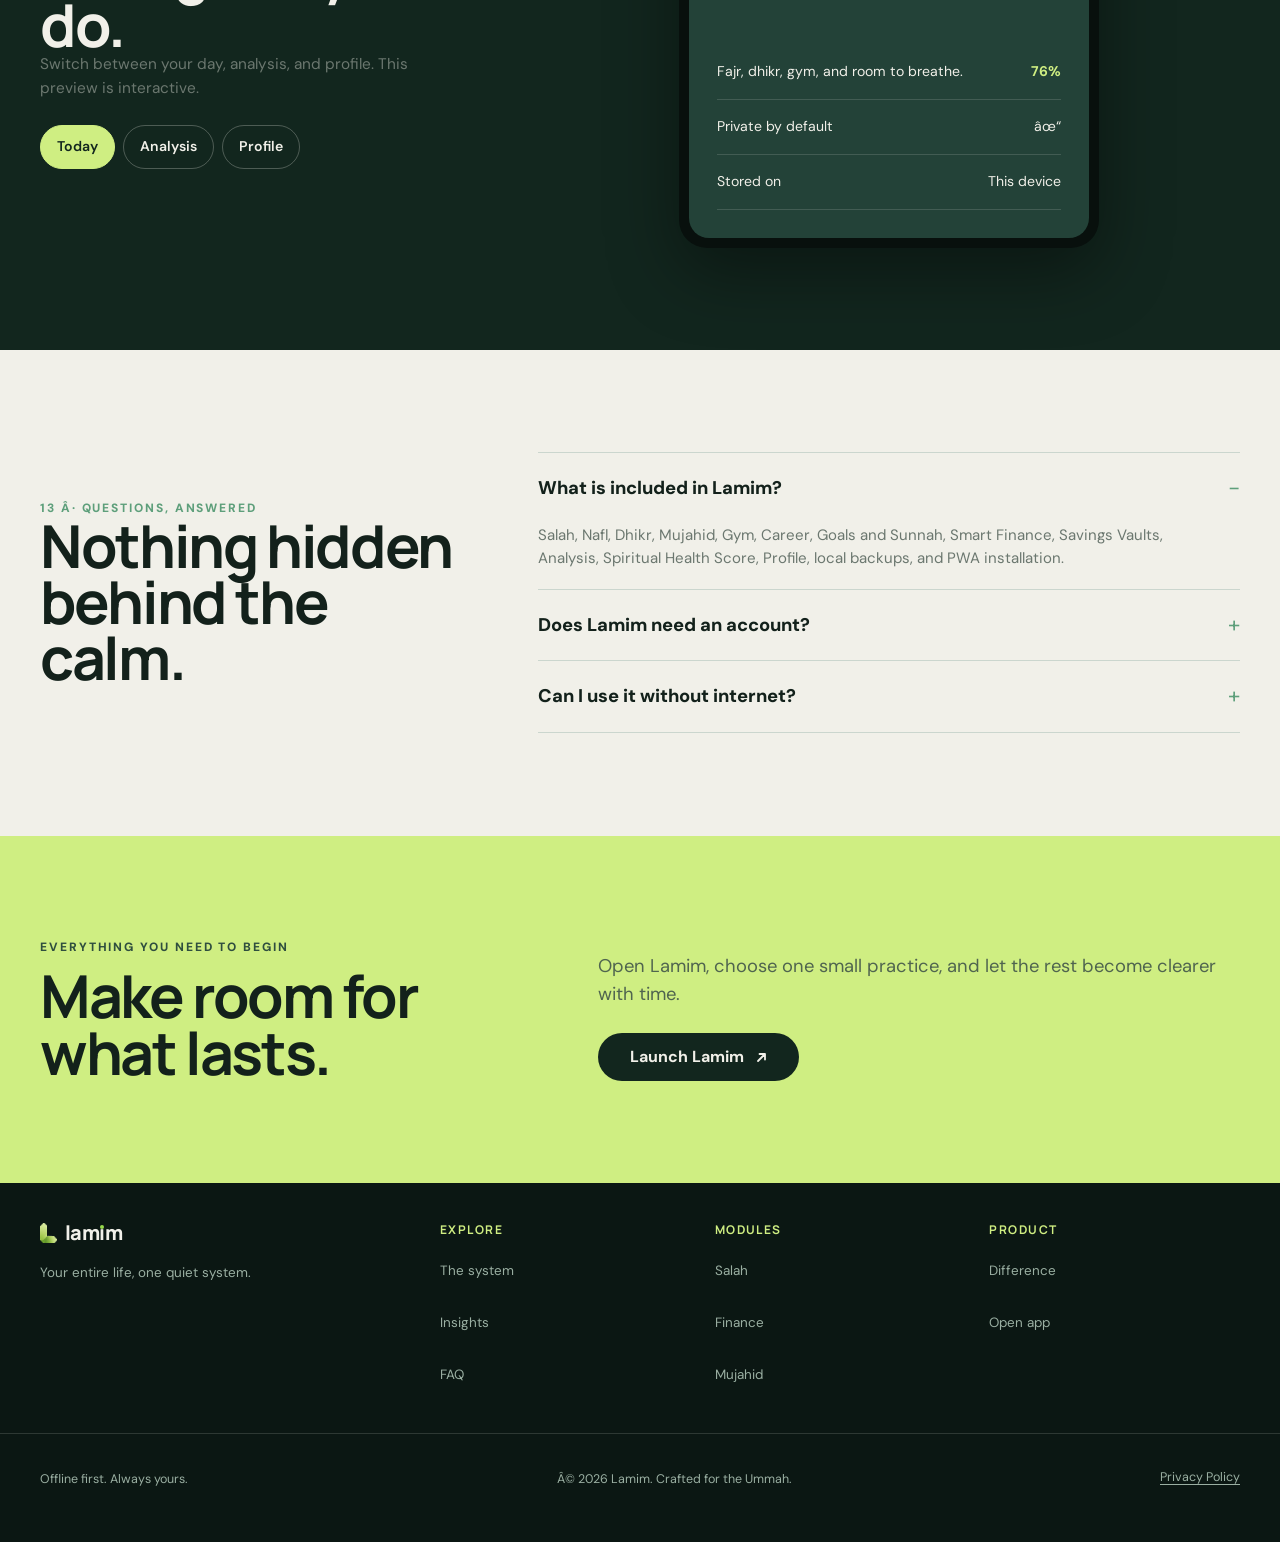
==== commit 254d2c6d: "fix: replace all broken arrow/hamburger icons with clean inline SVGs throughout index.html" ====
--- a/index.html
+++ b/index.html
@@ -1,4 +1,4 @@
-<!doctype html>
+﻿<!doctype html>
 <html lang="en">
 <head>
   <meta charset="utf-8">
@@ -143,8 +143,8 @@
     </div>
 
     <div class="nav-actions">
-      <a class="navcta" href="app/index.html">Open app â†—</a>
-      <button type="button" class="menu" aria-label="Open navigation" aria-expanded="false" id="menuToggle">â˜°</button>
+      <a class="navcta" href="app/index.html">Open app <svg width="11" height="11" viewBox="0 0 11 11" fill="none" style="display:inline-block;vertical-align:middle;margin-left:4px"><path d="M2 9L9 2M9 2H3.5M9 2V7.5" stroke="currentColor" stroke-width="1.8" stroke-linecap="round" stroke-linejoin="round"/></svg></a>
+      <button type="button" class="menu" aria-label="Open navigation" aria-expanded="false" id="menuToggle"><svg width="18" height="14" viewBox="0 0 18 14" fill="none"><path d="M1 1h16M1 7h16M1 13h16" stroke="currentColor" stroke-width="1.8" stroke-linecap="round"/></svg></button>
     </div>
 
     <!-- Mobile Navigation Overlay Dropdown -->
@@ -153,7 +153,7 @@
       <a href="#system" class="nav-link-mobile"><span>Features</span></a>
       <a href="#insights" class="nav-link-mobile"><span>Preview</span></a>
       <a href="#faq" class="nav-link-mobile"><span>FAQ</span></a>
-      <a href="app/index.html" style="background: var(--dark); color: var(--paper); text-align: center; justify-content: center; margin-top: 8px;">Launch App ↗</a>
+      <a href="app/index.html" style="background: var(--dark); color: var(--paper); text-align: center; justify-content: center; margin-top: 8px;">Launch App <svg width="11" height="11" viewBox="0 0 11 11" fill="none" style="display:inline-block;vertical-align:middle;margin-left:4px"><path d="M2 9L9 2M9 2H3.5M9 2V7.5" stroke="currentColor" stroke-width="1.8" stroke-linecap="round" stroke-linejoin="round"/></svg></a>
     </div>
   </nav>
 
@@ -166,7 +166,7 @@
           <h1 class="hero-title">One day. Every intention. <em>Held.</em></h1>
           <p>Lamim combines Salah, Nafl, Dhikr, Mujahid, Gym, Career, Finance, Goals, Analysis, and Profile in one private offline-first companion.</p>
           <div class="actions">
-            <a class="btn" href="app/index.html">Start privately â†—</a>
+            <a class="btn" href="app/index.html">Start privately <svg width="11" height="11" viewBox="0 0 11 11" fill="none" style="display:inline-block;vertical-align:middle;margin-left:4px"><path d="M2 9L9 2M9 2H3.5M9 2V7.5" stroke="currentColor" stroke-width="1.8" stroke-linecap="round" stroke-linejoin="round"/></svg></a>
             <a class="btn alt" href="#system">Tour the system</a>
           </div>
         </div>
@@ -345,7 +345,7 @@
           <div class="eyebrow">03 Â· Salah</div>
           <h2>Let consistency become visible.</h2>
           <p>Local sun-angle calculations power the next-prayer countdown. The heatmap adds context, showing Jama'at, Alone, Qaza, and Missed.</p>
-          <a class="btn" href="app/index.html?section=salah">Explore Salah â†—</a>
+          <a class="btn" href="app/index.html?section=salah">Explore Salah <svg width="11" height="11" viewBox="0 0 11 11" fill="none" style="display:inline-block;vertical-align:middle;margin-left:4px"><path d="M2 9L9 2M9 2H3.5M9 2V7.5" stroke="currentColor" stroke-width="1.8" stroke-linecap="round" stroke-linejoin="round"/></svg></a>
         </div>
         <div class="visual salah reveal">
           <div class="v-info">
@@ -388,7 +388,7 @@
           <div class="eyebrow">The night view</div>
           <h2>Your night has its own logic.</h2>
           <p>Tahajjud and Witr belong to the waking day you were living, not an arbitrary midnight boundary.</p>
-          <a class="btn" href="app/index.html?section=nafl">Explore Nafl â†—</a>
+          <a class="btn" href="app/index.html?section=nafl">Explore Nafl <svg width="11" height="11" viewBox="0 0 11 11" fill="none" style="display:inline-block;vertical-align:middle;margin-left:4px"><path d="M2 9L9 2M9 2H3.5M9 2V7.5" stroke="currentColor" stroke-width="1.8" stroke-linecap="round" stroke-linejoin="round"/></svg></a>
         </div>
       </div>
     </section>
@@ -400,7 +400,7 @@
           <div class="eyebrow">05 Â· Dhikr</div>
           <h2>Make repetition feel present.</h2>
           <p>Tap, haptic response, subtle ripple, and session history let the practice stay meaningful without becoming performative.</p>
-          <a class="btn" href="app/index.html?section=dhikr">Open Dhikr â†—</a>
+          <a class="btn" href="app/index.html?section=dhikr">Open Dhikr <svg width="11" height="11" viewBox="0 0 11 11" fill="none" style="display:inline-block;vertical-align:middle;margin-left:4px"><path d="M2 9L9 2M9 2H3.5M9 2V7.5" stroke="currentColor" stroke-width="1.8" stroke-linecap="round" stroke-linejoin="round"/></svg></a>
         </div>
         <div class="visual dhikr reveal">
           <div class="v-info">
@@ -437,7 +437,7 @@
           <div class="eyebrow">Recovery as a feature</div>
           <h2>Growth should feel honest.</h2>
           <p>Streaks, relapse logs, badges, and breathing give you practical tools for habits you are trying to leave behind.</p>
-          <a class="btn" href="app/index.html?section=mujahid">Enter the forge â†—</a>
+          <a class="btn" href="app/index.html?section=mujahid">Enter the forge <svg width="11" height="11" viewBox="0 0 11 11" fill="none" style="display:inline-block;vertical-align:middle;margin-left:4px"><path d="M2 9L9 2M9 2H3.5M9 2V7.5" stroke="currentColor" stroke-width="1.8" stroke-linecap="round" stroke-linejoin="round"/></svg></a>
         </div>
       </div>
     </section>
@@ -449,7 +449,7 @@
           <div class="eyebrow">07 Â· Gym & movement</div>
           <h2>Train the body that carries the intention.</h2>
           <p>Workouts, sets, reps, diet, sleep, movement streaks, and personal records. No social feed, no comparison loop.</p>
-          <a class="btn" href="app/index.html?section=gym">Build your rhythm â†—</a>
+          <a class="btn" href="app/index.html?section=gym">Build your rhythm <svg width="11" height="11" viewBox="0 0 11 11" fill="none" style="display:inline-block;vertical-align:middle;margin-left:4px"><path d="M2 9L9 2M9 2H3.5M9 2V7.5" stroke="currentColor" stroke-width="1.8" stroke-linecap="round" stroke-linejoin="round"/></svg></a>
         </div>
         <div class="visual gym reveal">
           <div class="v-info">
@@ -488,7 +488,7 @@
           <div class="eyebrow">Professional life, with boundaries</div>
           <h2>Turn ambition into a daily practice.</h2>
           <p>Keep career goals, focus sessions, study time, and milestones visible without letting work consume the rest of your life.</p>
-          <a class="btn" href="app/index.html?section=career">Shape your path â†—</a>
+          <a class="btn" href="app/index.html?section=career">Shape your path <svg width="11" height="11" viewBox="0 0 11 11" fill="none" style="display:inline-block;vertical-align:middle;margin-left:4px"><path d="M2 9L9 2M9 2H3.5M9 2V7.5" stroke="currentColor" stroke-width="1.8" stroke-linecap="round" stroke-linejoin="round"/></svg></a>
         </div>
       </div>
     </section>
@@ -500,7 +500,7 @@
           <div class="eyebrow">09 Â· Smart finance</div>
           <h2>Clarity is a form of care.</h2>
           <p>Track income and expenses across 220+ categories, create savings vaults, see timelines, convert currencies, and export PDF statements.</p>
-          <a class="btn" href="app/index.html?section=finance">Explore the ledger â†—</a>
+          <a class="btn" href="app/index.html?section=finance">Explore the ledger <svg width="11" height="11" viewBox="0 0 11 11" fill="none" style="display:inline-block;vertical-align:middle;margin-left:4px"><path d="M2 9L9 2M9 2H3.5M9 2V7.5" stroke="currentColor" stroke-width="1.8" stroke-linecap="round" stroke-linejoin="round"/></svg></a>
         </div>
         <div class="visual ledger reveal">
           <div class="ledger-top">
@@ -536,7 +536,7 @@
           <div class="eyebrow">10 Â· Analysis & insights</div>
           <h2>See the pattern, not just the score.</h2>
           <p>Connect Salah, Nafl, Dhikr, habits, and goals into a useful long-term view. Review trends and export a PDF report.</p>
-          <a class="btn" href="app/index.html?section=analysis">Open your insights â†—</a>
+          <a class="btn" href="app/index.html?section=analysis">Open your insights <svg width="11" height="11" viewBox="0 0 11 11" fill="none" style="display:inline-block;vertical-align:middle;margin-left:4px"><path d="M2 9L9 2M9 2H3.5M9 2V7.5" stroke="currentColor" stroke-width="1.8" stroke-linecap="round" stroke-linejoin="round"/></svg></a>
         </div>
       </div>
     </section>
@@ -548,7 +548,7 @@
           <div class="eyebrow">11 Â· Profile</div>
           <h2>Your whole self, in one view.</h2>
           <p>City, prayer method, language, currency, notifications, goals, rank, and preferences in one considered space.</p>
-          <a class="btn" href="app/index.html?section=profile">Make it yours â†—</a>
+          <a class="btn" href="app/index.html?section=profile">Make it yours <svg width="11" height="11" viewBox="0 0 11 11" fill="none" style="display:inline-block;vertical-align:middle;margin-left:4px"><path d="M2 9L9 2M9 2H3.5M9 2V7.5" stroke="currentColor" stroke-width="1.8" stroke-linecap="round" stroke-linejoin="round"/></svg></a>
         </div>
         <div class="profile-card reveal">
           <div class="profile-top">
@@ -635,7 +635,7 @@
         </div>
         <div>
           <p>Open Lamim, choose one small practice, and let the rest become clearer with time.</p>
-          <a class="btn btn-final" href="app/index.html">Launch Lamim â†—</a>
+          <a class="btn btn-final" href="app/index.html">Launch Lamim <svg width="11" height="11" viewBox="0 0 11 11" fill="none" style="display:inline-block;vertical-align:middle;margin-left:4px"><path d="M2 9L9 2M9 2H3.5M9 2V7.5" stroke="currentColor" stroke-width="1.8" stroke-linecap="round" stroke-linejoin="round"/></svg></a>
         </div>
       </div>
     </section>
@@ -694,3 +694,5 @@
 </body>
 </html>
 
+
+
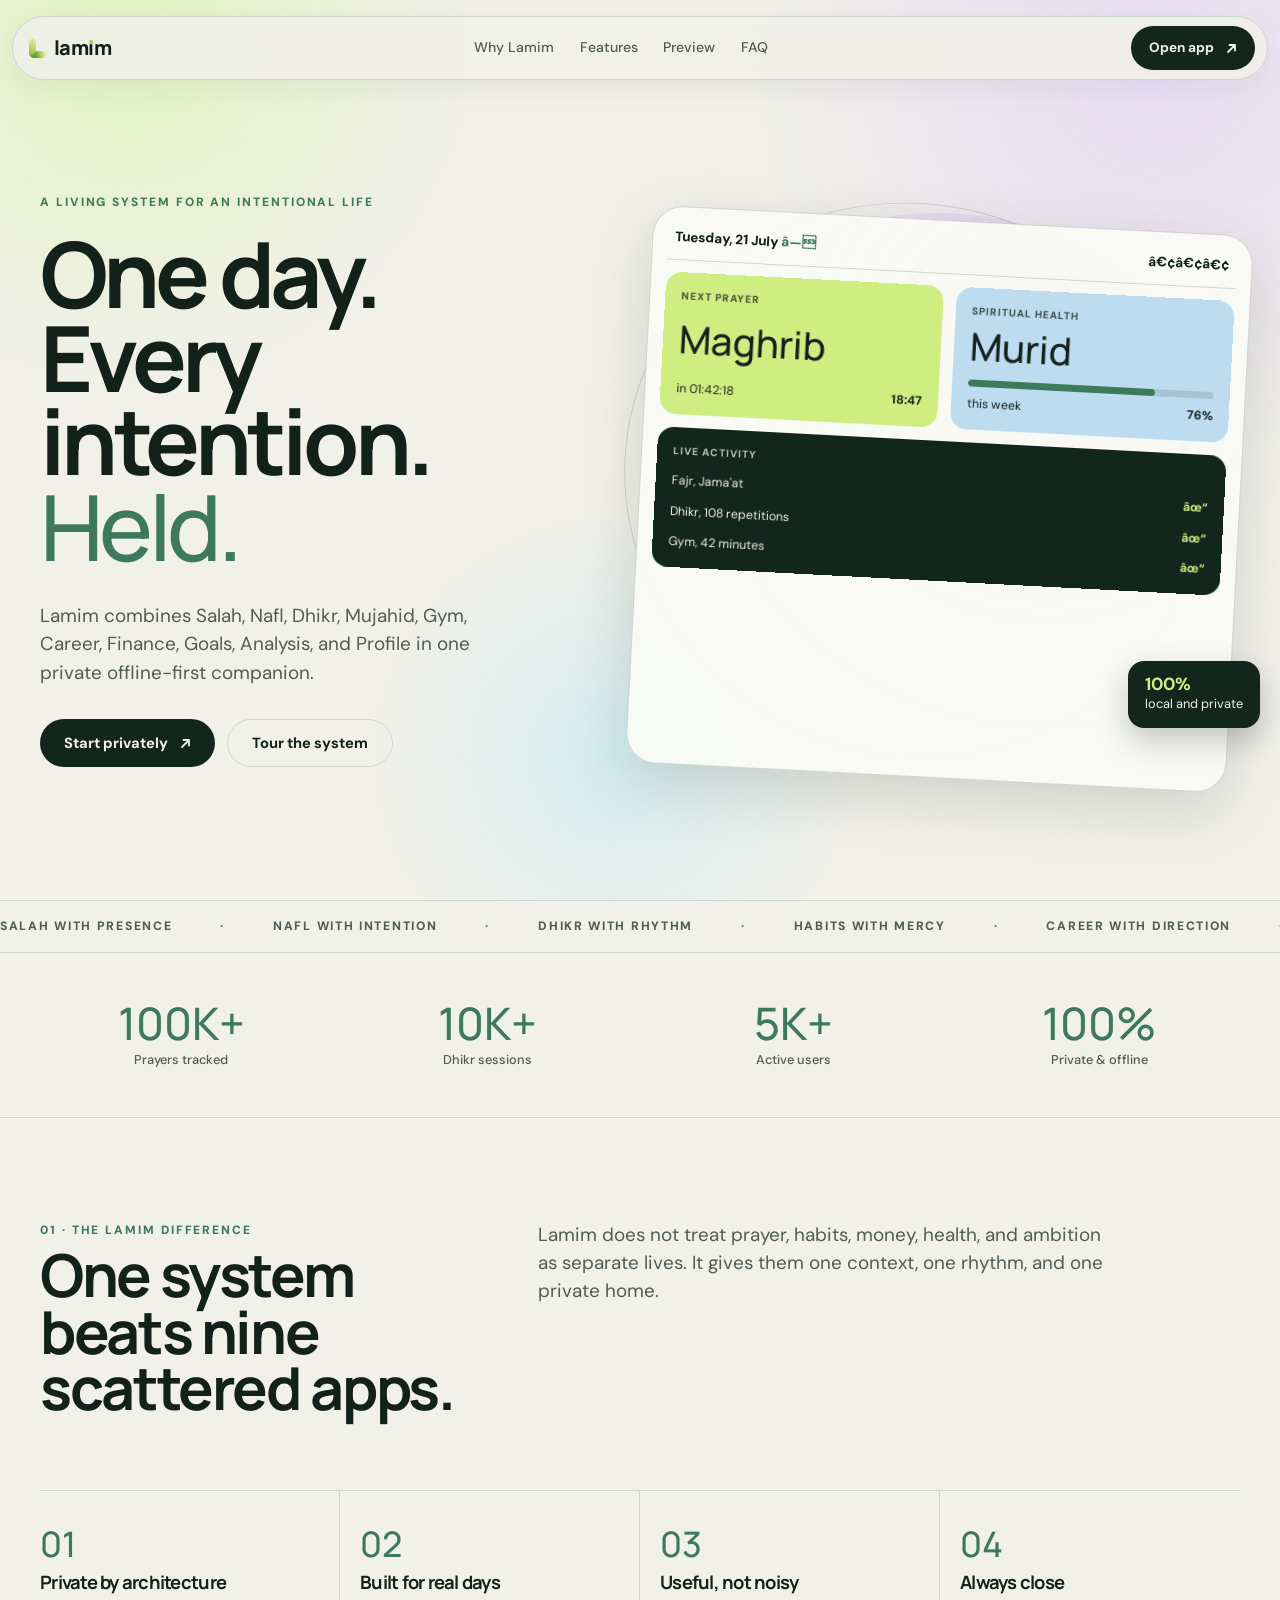
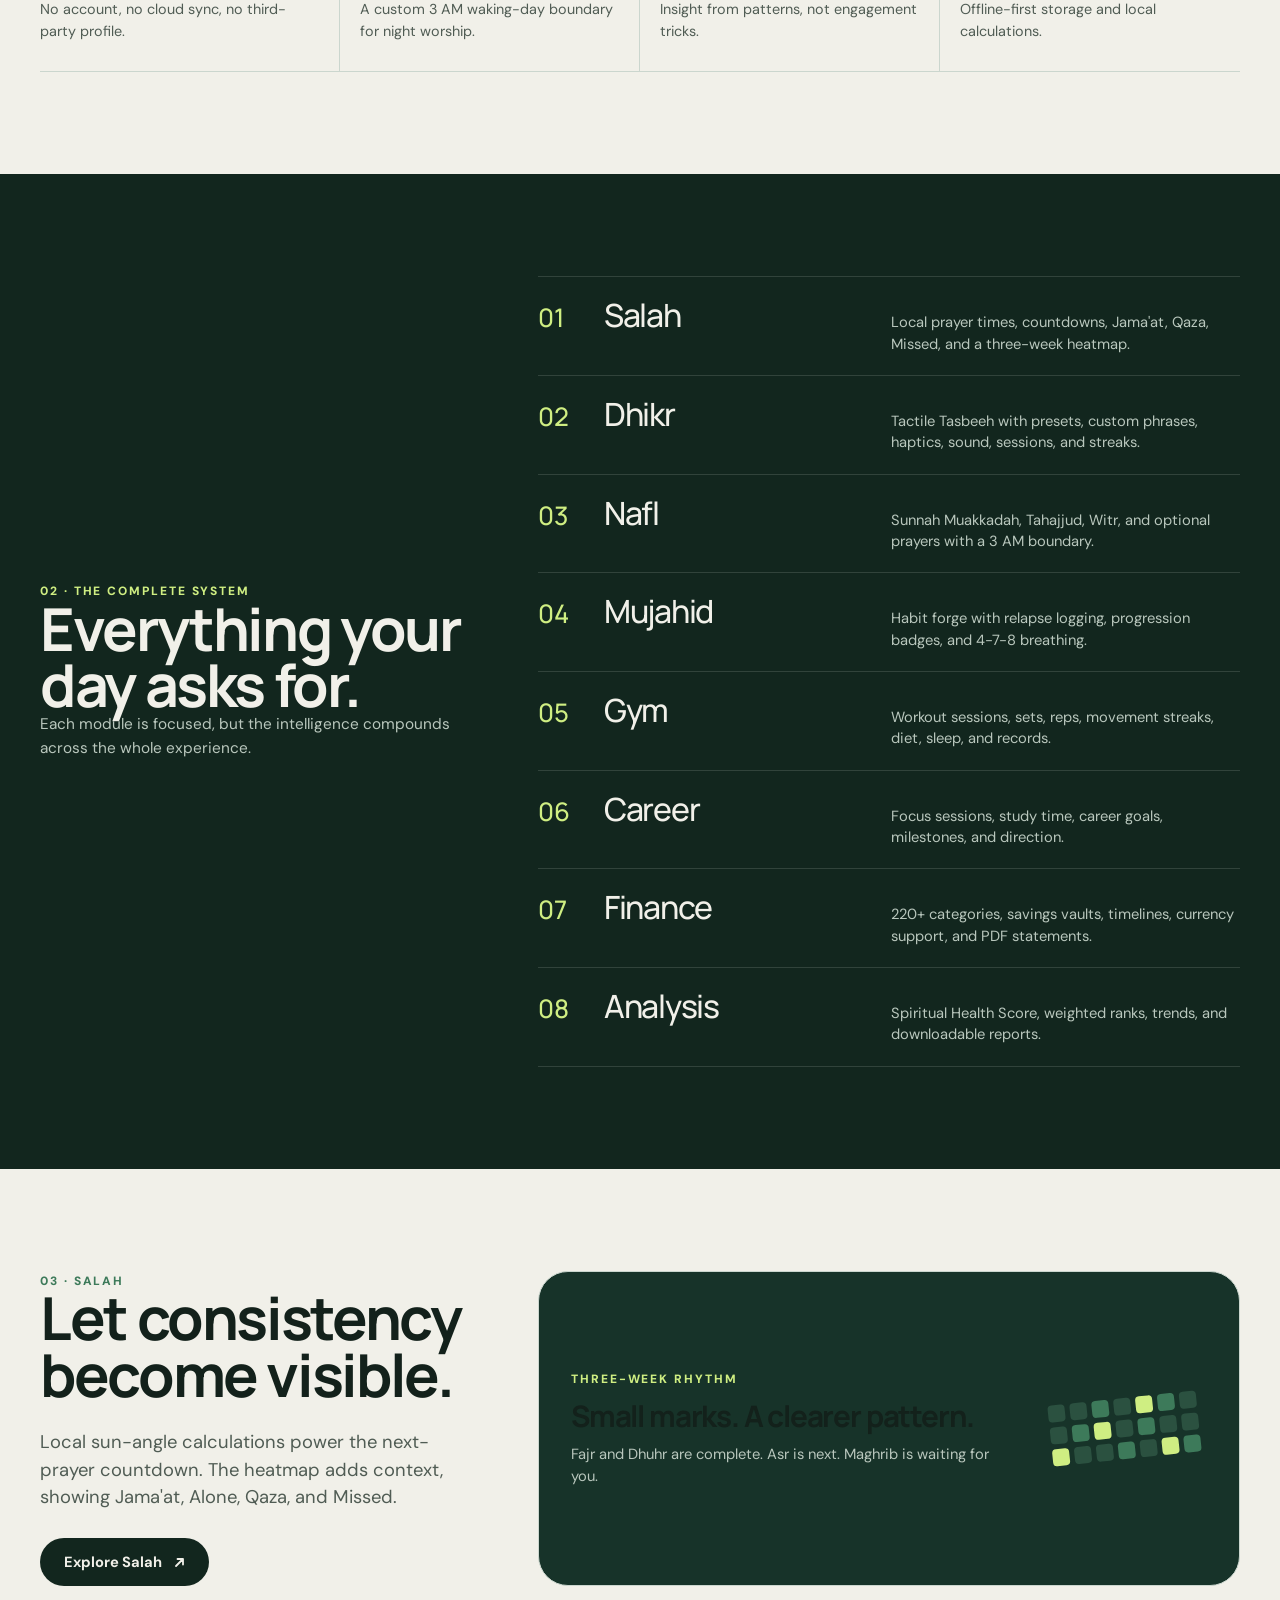
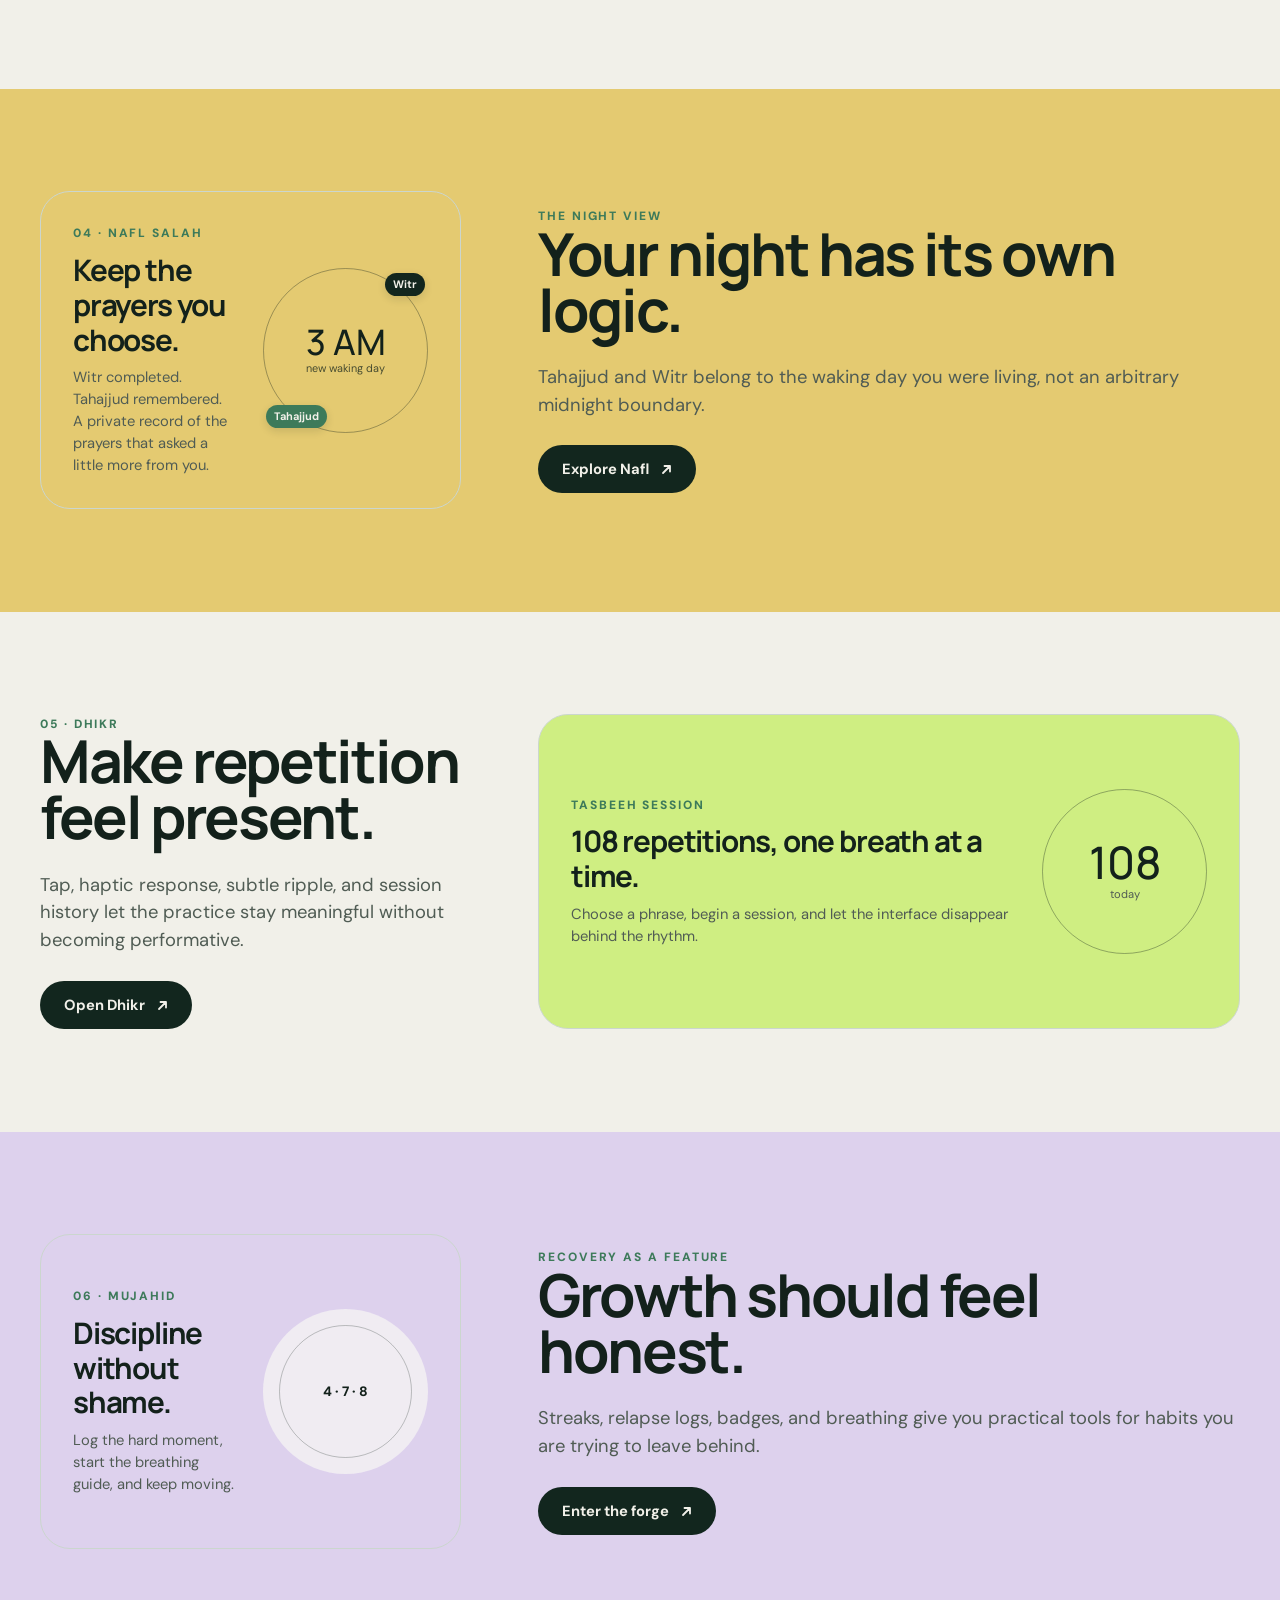
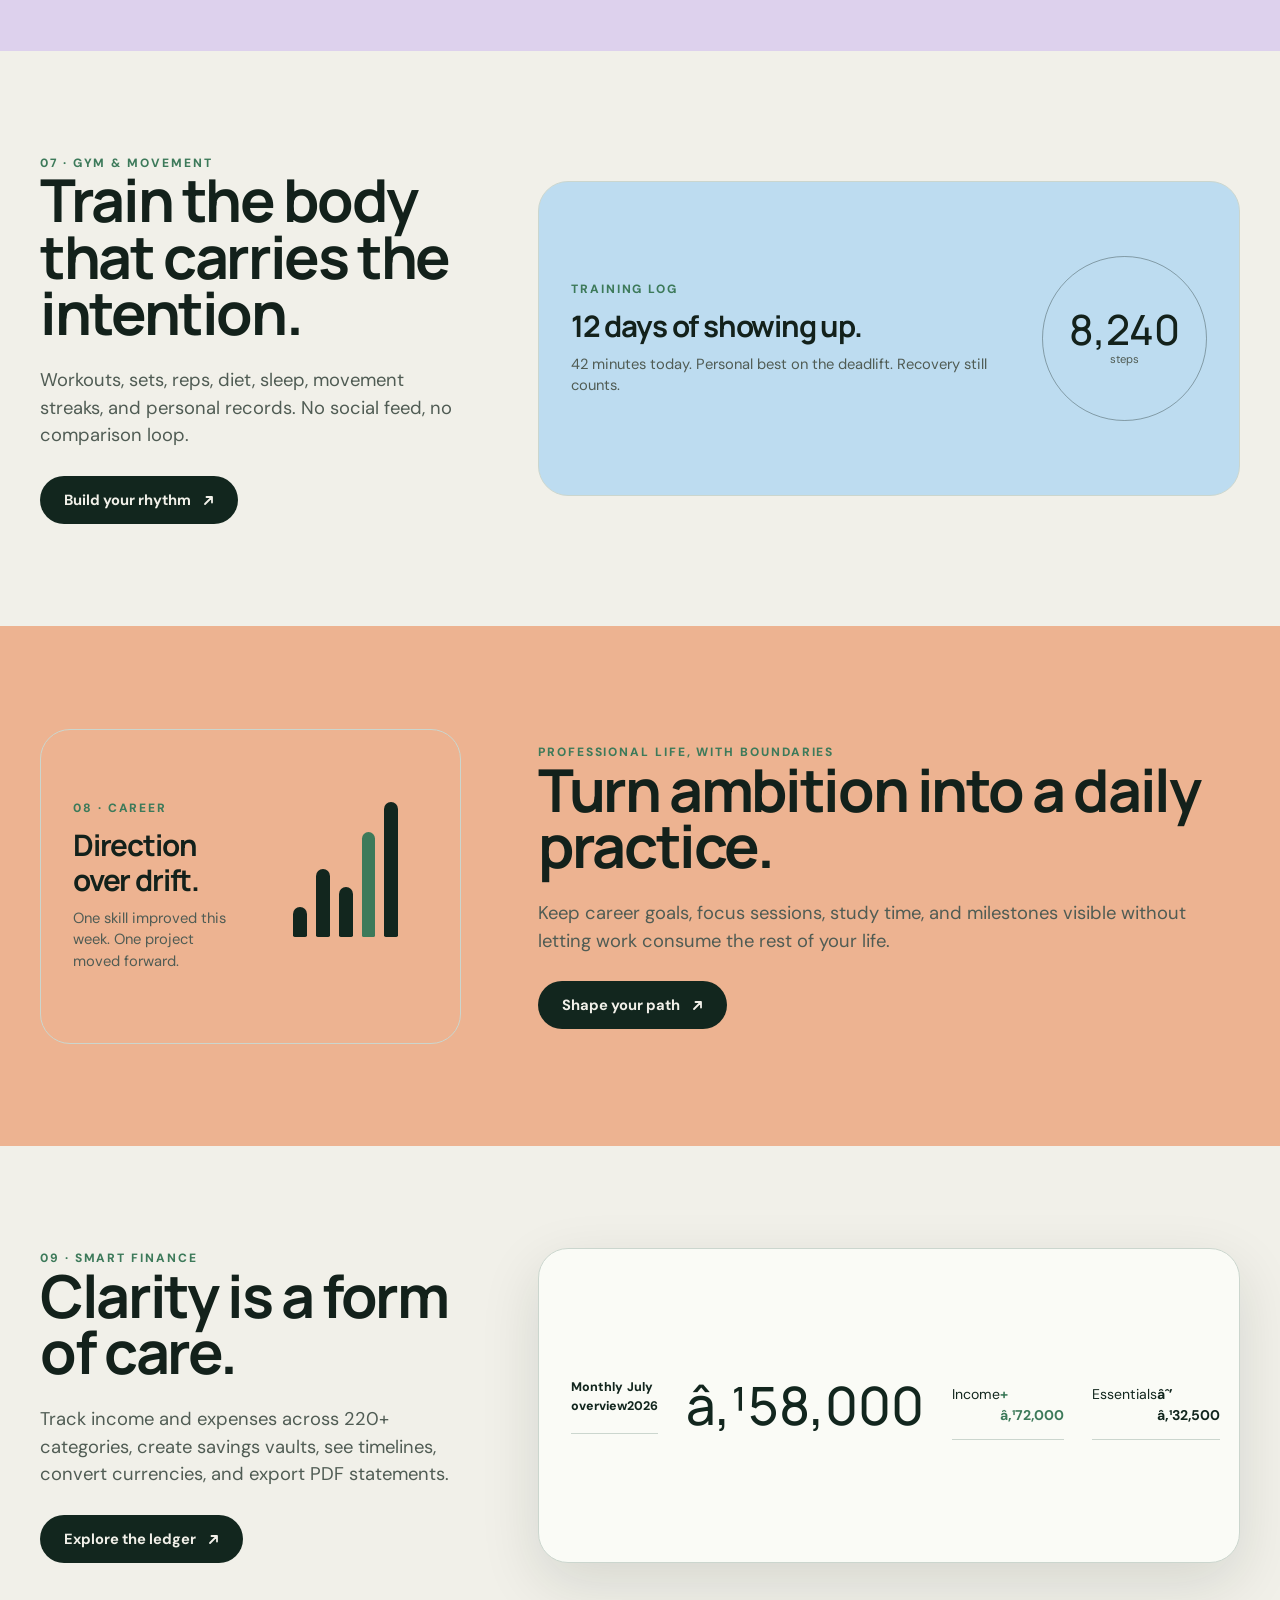
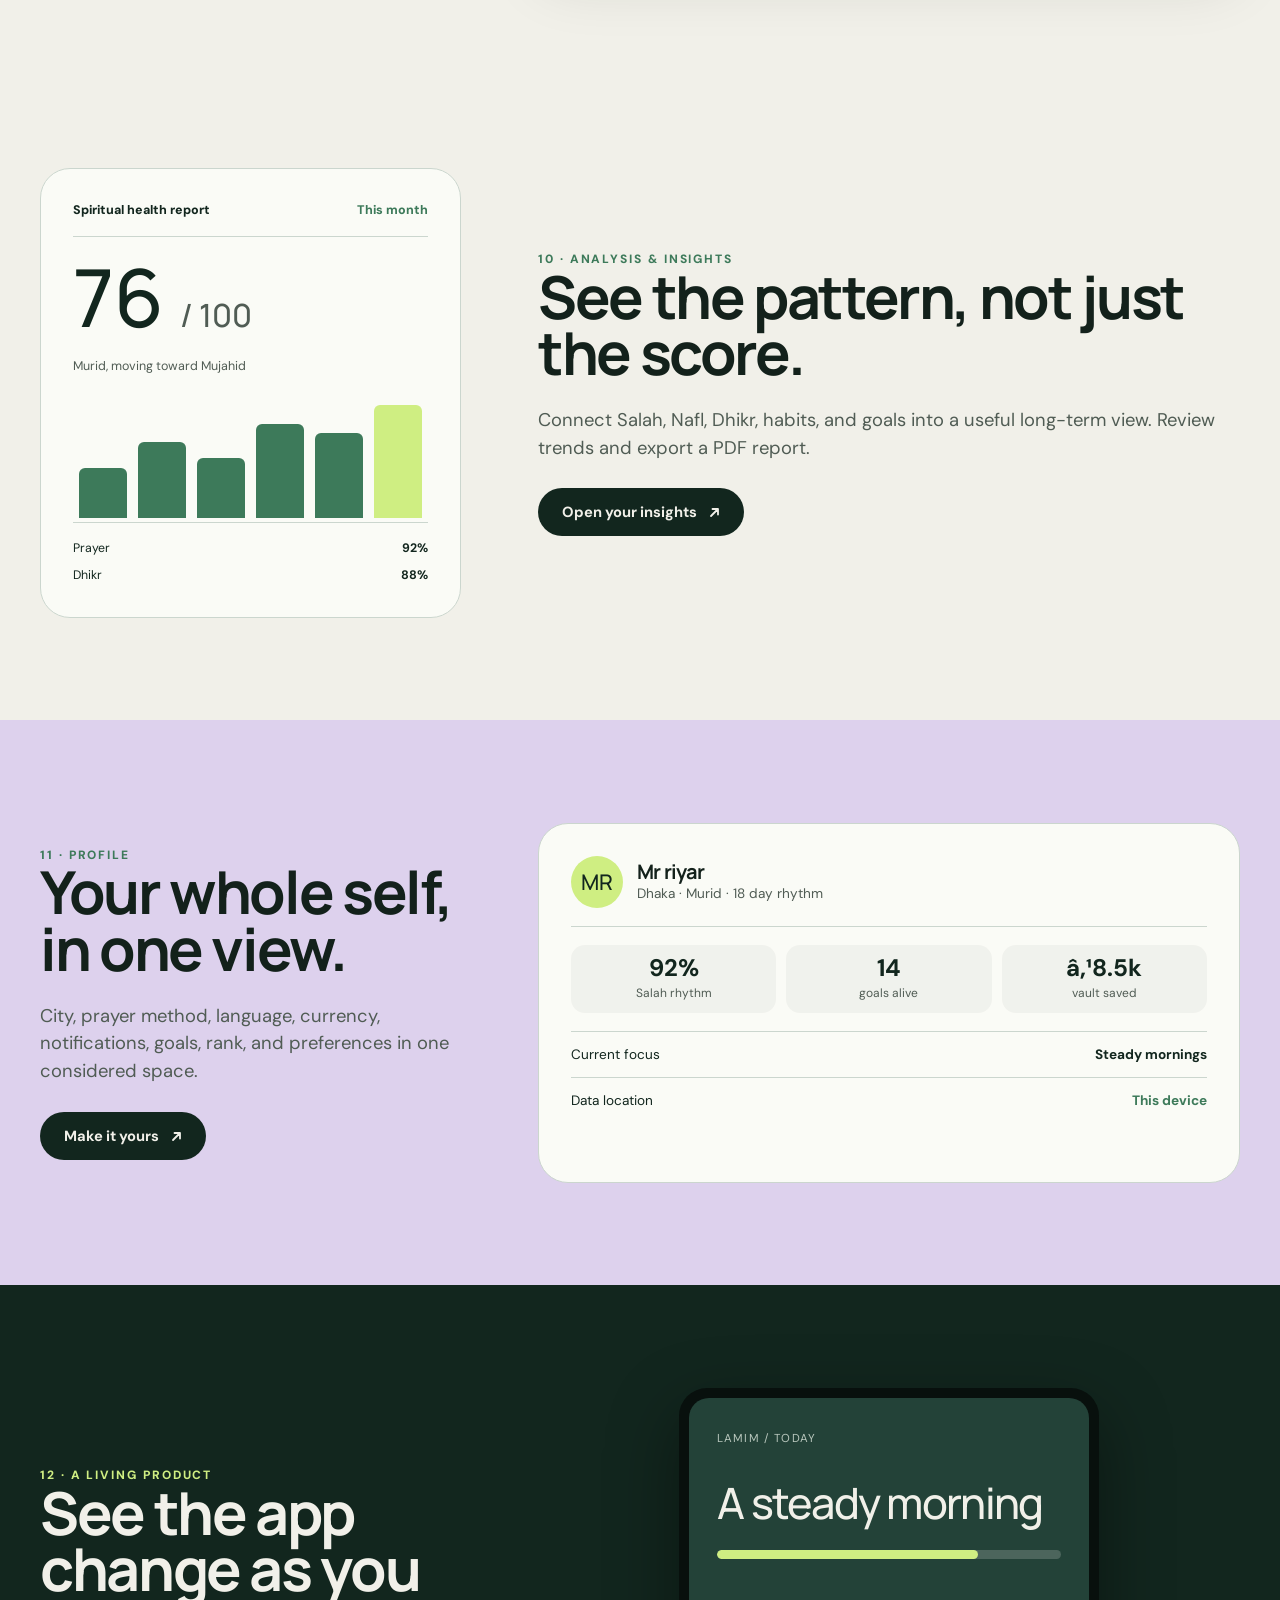
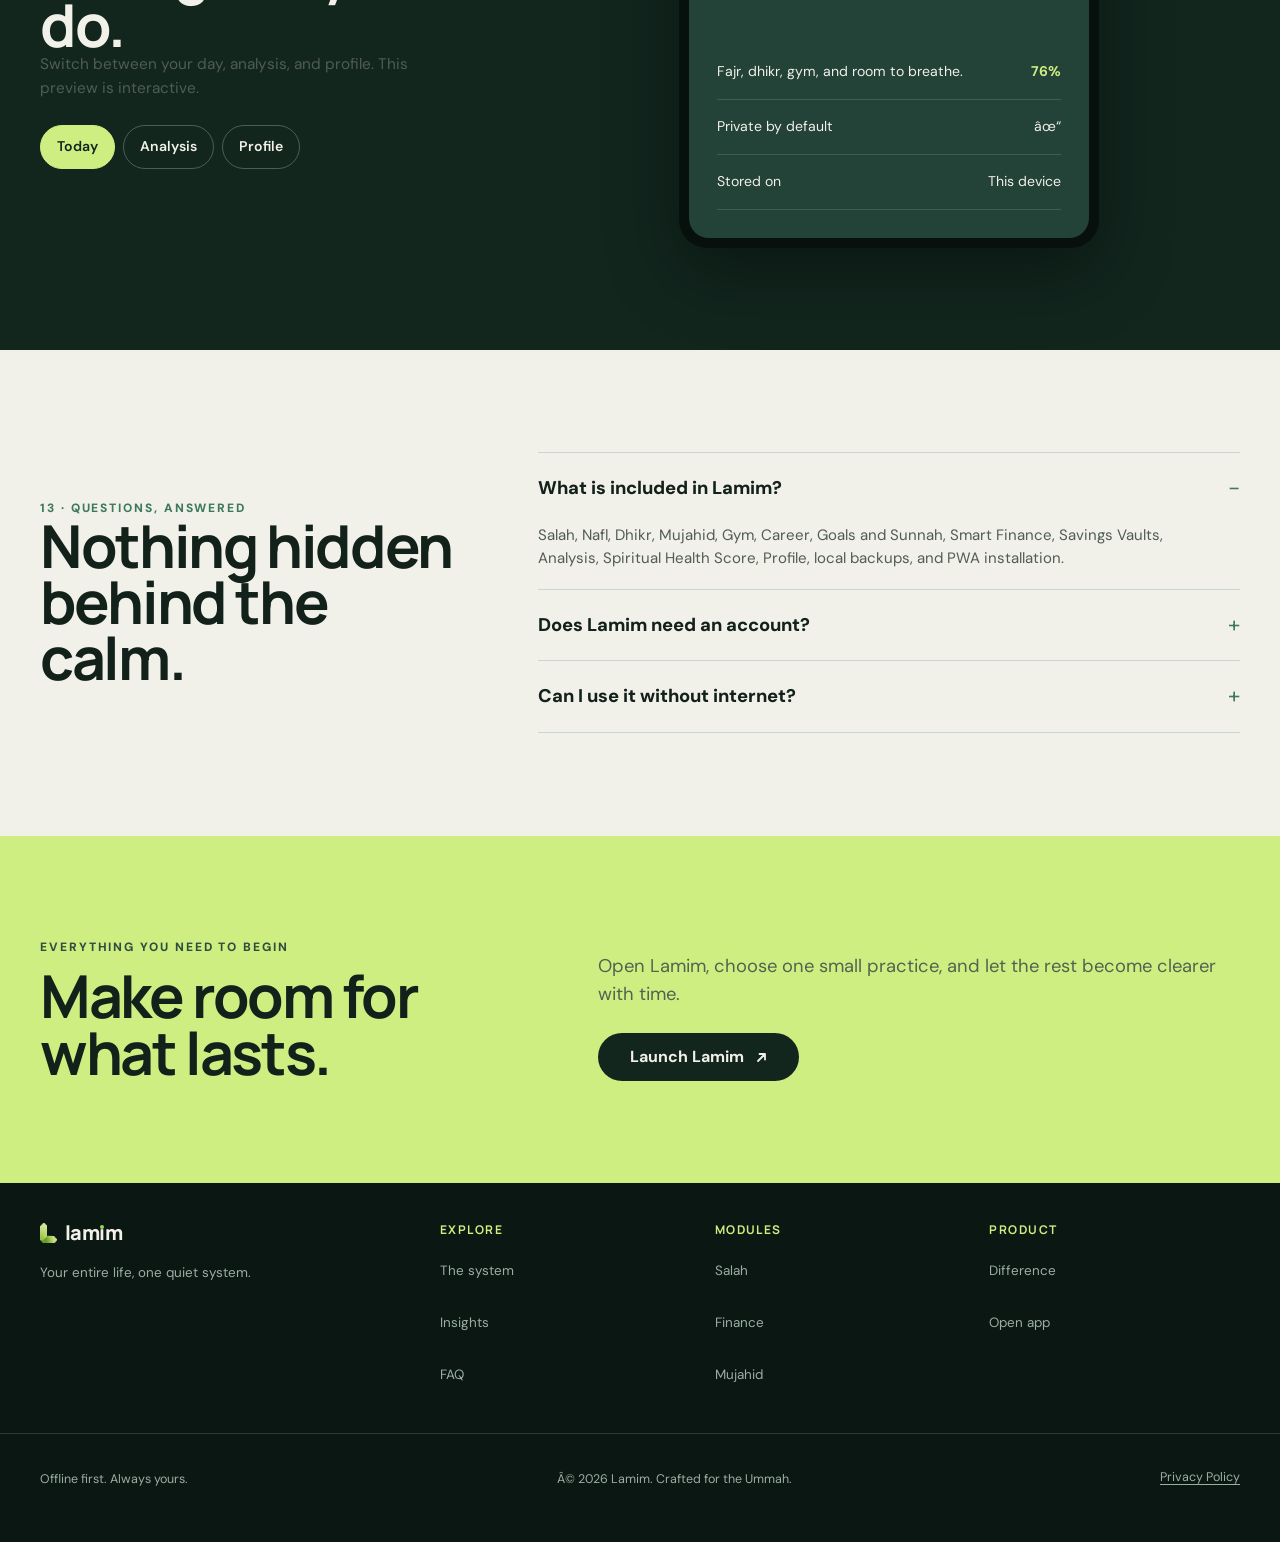
==== commit caa2a050: "fix: production-level contrast + accessibility upgrades - Darken --muted from #6b776f to #505c54 (4." ====
--- a/index.html
+++ b/index.html
@@ -60,8 +60,8 @@
 
   <style>
     :root{
-      --paper:#f1f0e9;--paper-rgb:241,240,233;--ink:#13211b;--muted:#6b776f;--dark:#12261e;
-      --mint:#cfee82;--teal:#5e9f7b;--lilac:#ddd1ed;--sky:#bddcf0;--coral:#edb391;--gold:#e4ca71;
+      --paper:#f1f0e9;--paper-rgb:241,240,233;--ink:#13211b;--muted:#505c54;--dark:#12261e;
+      --mint:#cfee82;--teal:#3d7a5a;--lilac:#ddd1ed;--sky:#bddcf0;--coral:#edb391;--gold:#e4ca71;
       --line:#cbd6ce;--line-dark:rgba(241,240,233,.14);--ease:cubic-bezier(.16,1,.3,1);
       --wrap-max:1280px;--wrap-pad:clamp(16px,4vw,40px);
     }
@@ -123,6 +123,8 @@
     .row{display:flex;justify-content:space-between;align-items:center;margin-top:8px;font-size:clamp(.7rem,1.2vw,.77rem)}
     .meter{height:7px;background:#13211b22;border-radius:9px;overflow:hidden;margin-top:10px}
     .meter span{display:block;width:76%;height:100%;background:var(--teal);border-radius:inherit}
+    @media(prefers-reduced-motion:reduce){.track{animation:none}.reveal{opacity:1;transform:none}}
+    :focus-visible{outline:2px solid var(--teal);outline-offset:3px;border-radius:4px}
   </style>
 </head>
 <body>
@@ -253,7 +255,7 @@
       <div class="wrap">
         <div class="section-head reveal">
           <div>
-            <div class="eyebrow">01 Â· The Lamim difference</div>
+            <div class="eyebrow">01 · The Lamim difference</div>
             <h2>One system beats nine scattered apps.</h2>
           </div>
           <p>Lamim does not treat prayer, habits, money, health, and ambition as separate lives. It gives them one context, one rhythm, and one private home.</p>
@@ -288,7 +290,7 @@
     <section class="dark" id="system">
       <div class="wrap dark-grid">
         <div class="reveal">
-          <div class="eyebrow" style="color:var(--mint)">02 Â· The complete system</div>
+          <div class="eyebrow" style="color:var(--mint)">02 · The complete system</div>
           <h2>Everything your day asks for.</h2>
           <p>Each module is focused, but the intelligence compounds across the whole experience.</p>
         </div>
@@ -342,7 +344,7 @@
     <section id="feature-salah">
       <div class="wrap feature-grid">
         <div class="feature-copy reveal">
-          <div class="eyebrow">03 Â· Salah</div>
+          <div class="eyebrow">03 · Salah</div>
           <h2>Let consistency become visible.</h2>
           <p>Local sun-angle calculations power the next-prayer countdown. The heatmap adds context, showing Jama'at, Alone, Qaza, and Missed.</p>
           <a class="btn" href="app/index.html?section=salah">Explore Salah <svg width="11" height="11" viewBox="0 0 11 11" fill="none" style="display:inline-block;vertical-align:middle;margin-left:4px"><path d="M2 9L9 2M9 2H3.5M9 2V7.5" stroke="currentColor" stroke-width="1.8" stroke-linecap="round" stroke-linejoin="round"/></svg></a>
@@ -369,7 +371,7 @@
       <div class="wrap feature-grid">
         <div class="visual nafl reveal">
           <div class="v-info">
-            <div class="eyebrow">04 Â· Nafl Salah</div>
+            <div class="eyebrow">04 · Nafl Salah</div>
             <h3>Keep the prayers you choose.</h3>
             <p>Witr completed. Tahajjud remembered. A private record of the prayers that asked a little more from you.</p>
           </div>
@@ -397,7 +399,7 @@
     <section id="feature-dhikr">
       <div class="wrap feature-grid">
         <div class="feature-copy reveal">
-          <div class="eyebrow">05 Â· Dhikr</div>
+          <div class="eyebrow">05 · Dhikr</div>
           <h2>Make repetition feel present.</h2>
           <p>Tap, haptic response, subtle ripple, and session history let the practice stay meaningful without becoming performative.</p>
           <a class="btn" href="app/index.html?section=dhikr">Open Dhikr <svg width="11" height="11" viewBox="0 0 11 11" fill="none" style="display:inline-block;vertical-align:middle;margin-left:4px"><path d="M2 9L9 2M9 2H3.5M9 2V7.5" stroke="currentColor" stroke-width="1.8" stroke-linecap="round" stroke-linejoin="round"/></svg></a>
@@ -425,7 +427,7 @@
       <div class="wrap feature-grid">
         <div class="visual mujahid reveal">
           <div class="v-info">
-            <div class="eyebrow">06 Â· Mujahid</div>
+            <div class="eyebrow">06 · Mujahid</div>
             <h3>Discipline without shame.</h3>
             <p>Log the hard moment, start the breathing guide, and keep moving.</p>
           </div>
@@ -446,7 +448,7 @@
     <section id="feature-gym">
       <div class="wrap feature-grid">
         <div class="feature-copy reveal">
-          <div class="eyebrow">07 Â· Gym & movement</div>
+          <div class="eyebrow">07 · Gym & movement</div>
           <h2>Train the body that carries the intention.</h2>
           <p>Workouts, sets, reps, diet, sleep, movement streaks, and personal records. No social feed, no comparison loop.</p>
           <a class="btn" href="app/index.html?section=gym">Build your rhythm <svg width="11" height="11" viewBox="0 0 11 11" fill="none" style="display:inline-block;vertical-align:middle;margin-left:4px"><path d="M2 9L9 2M9 2H3.5M9 2V7.5" stroke="currentColor" stroke-width="1.8" stroke-linecap="round" stroke-linejoin="round"/></svg></a>
@@ -474,7 +476,7 @@
       <div class="wrap feature-grid">
         <div class="visual career reveal">
           <div class="v-info">
-            <div class="eyebrow">08 Â· Career</div>
+            <div class="eyebrow">08 · Career</div>
             <h3>Direction over drift.</h3>
             <p>One skill improved this week. One project moved forward.</p>
           </div>
@@ -497,7 +499,7 @@
     <section id="feature-finance">
       <div class="wrap feature-grid">
         <div class="feature-copy reveal">
-          <div class="eyebrow">09 Â· Smart finance</div>
+          <div class="eyebrow">09 · Smart finance</div>
           <h2>Clarity is a form of care.</h2>
           <p>Track income and expenses across 220+ categories, create savings vaults, see timelines, convert currencies, and export PDF statements.</p>
           <a class="btn" href="app/index.html?section=finance">Explore the ledger <svg width="11" height="11" viewBox="0 0 11 11" fill="none" style="display:inline-block;vertical-align:middle;margin-left:4px"><path d="M2 9L9 2M9 2H3.5M9 2V7.5" stroke="currentColor" stroke-width="1.8" stroke-linecap="round" stroke-linejoin="round"/></svg></a>
@@ -533,7 +535,7 @@
           <div class="row"><span>Dhikr</span><b>88%</b></div>
         </div>
         <div class="feature-copy reveal">
-          <div class="eyebrow">10 Â· Analysis & insights</div>
+          <div class="eyebrow">10 · Analysis & insights</div>
           <h2>See the pattern, not just the score.</h2>
           <p>Connect Salah, Nafl, Dhikr, habits, and goals into a useful long-term view. Review trends and export a PDF report.</p>
           <a class="btn" href="app/index.html?section=analysis">Open your insights <svg width="11" height="11" viewBox="0 0 11 11" fill="none" style="display:inline-block;vertical-align:middle;margin-left:4px"><path d="M2 9L9 2M9 2H3.5M9 2V7.5" stroke="currentColor" stroke-width="1.8" stroke-linecap="round" stroke-linejoin="round"/></svg></a>
@@ -545,7 +547,7 @@
     <section id="feature-profile" class="profile">
       <div class="wrap feature-grid">
         <div class="feature-copy reveal">
-          <div class="eyebrow">11 Â· Profile</div>
+          <div class="eyebrow">11 · Profile</div>
           <h2>Your whole self, in one view.</h2>
           <p>City, prayer method, language, currency, notifications, goals, rank, and preferences in one considered space.</p>
           <a class="btn" href="app/index.html?section=profile">Make it yours <svg width="11" height="11" viewBox="0 0 11 11" fill="none" style="display:inline-block;vertical-align:middle;margin-left:4px"><path d="M2 9L9 2M9 2H3.5M9 2V7.5" stroke="currentColor" stroke-width="1.8" stroke-linecap="round" stroke-linejoin="round"/></svg></a>
@@ -555,7 +557,7 @@
             <div class="avatar">MR</div>
             <div>
               <h3 style="font-size:1.25rem;">Mr riyar</h3>
-              <p style="font-size:0.85rem;">Dhaka Â· Murid Â· 18 day rhythm</p>
+              <p style="font-size:0.85rem;">Dhaka · Murid · 18 day rhythm</p>
             </div>
           </div>
           <div class="stats">
@@ -573,7 +575,7 @@
     <section id="demo" class="demo">
       <div class="wrap demo-grid">
         <div class="demo-copy reveal">
-          <div class="eyebrow" style="color:var(--mint)">12 Â· A living product</div>
+          <div class="eyebrow" style="color:var(--mint)">12 · A living product</div>
           <h2>See the app change as you do.</h2>
           <p>Switch between your day, analysis, and profile. This preview is interactive.</p>
           <div class="tabs" role="tablist">
@@ -606,7 +608,7 @@
     <section id="faq">
       <div class="wrap faq-grid">
         <div class="reveal">
-          <div class="eyebrow">13 Â· Questions, answered</div>
+          <div class="eyebrow">13 · Questions, answered</div>
           <h2>Nothing hidden behind the calm.</h2>
         </div>
         <div class="faq-list reveal">
@@ -696,3 +698,4 @@
 
 
 
+
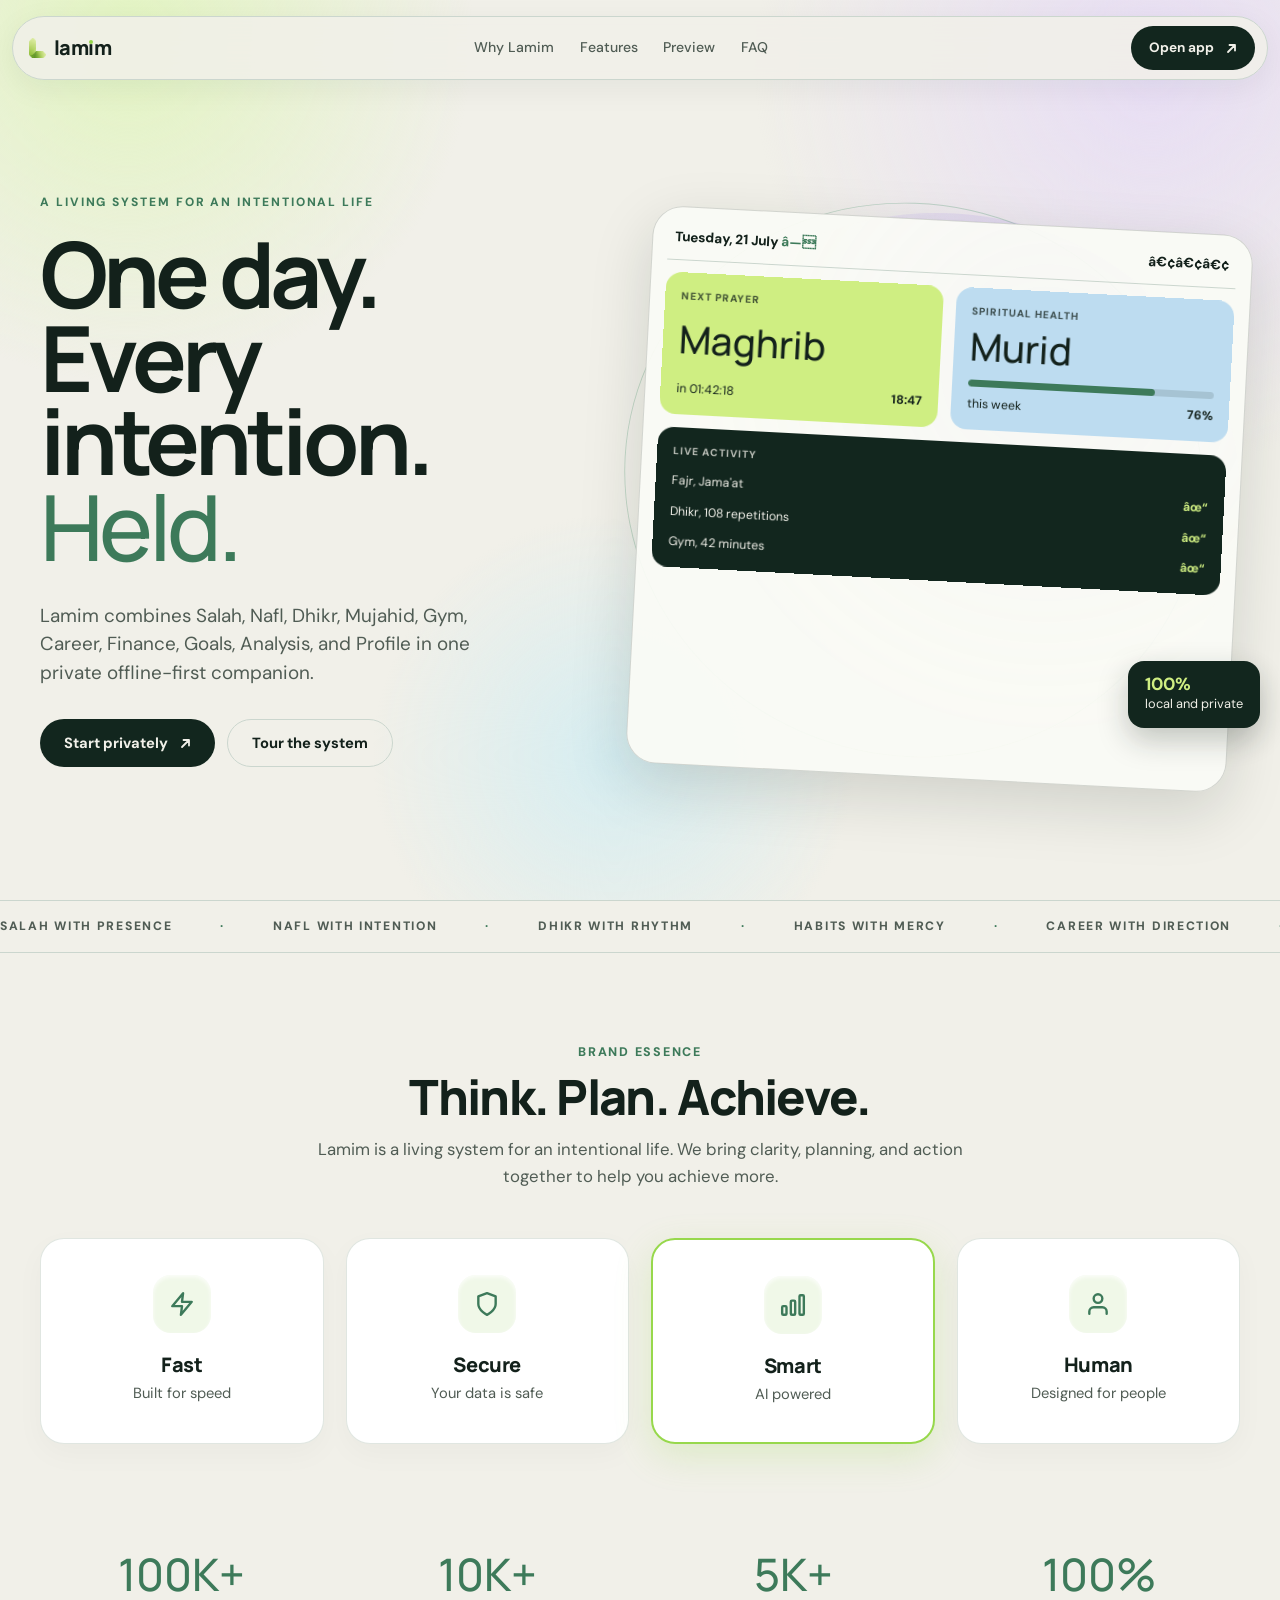
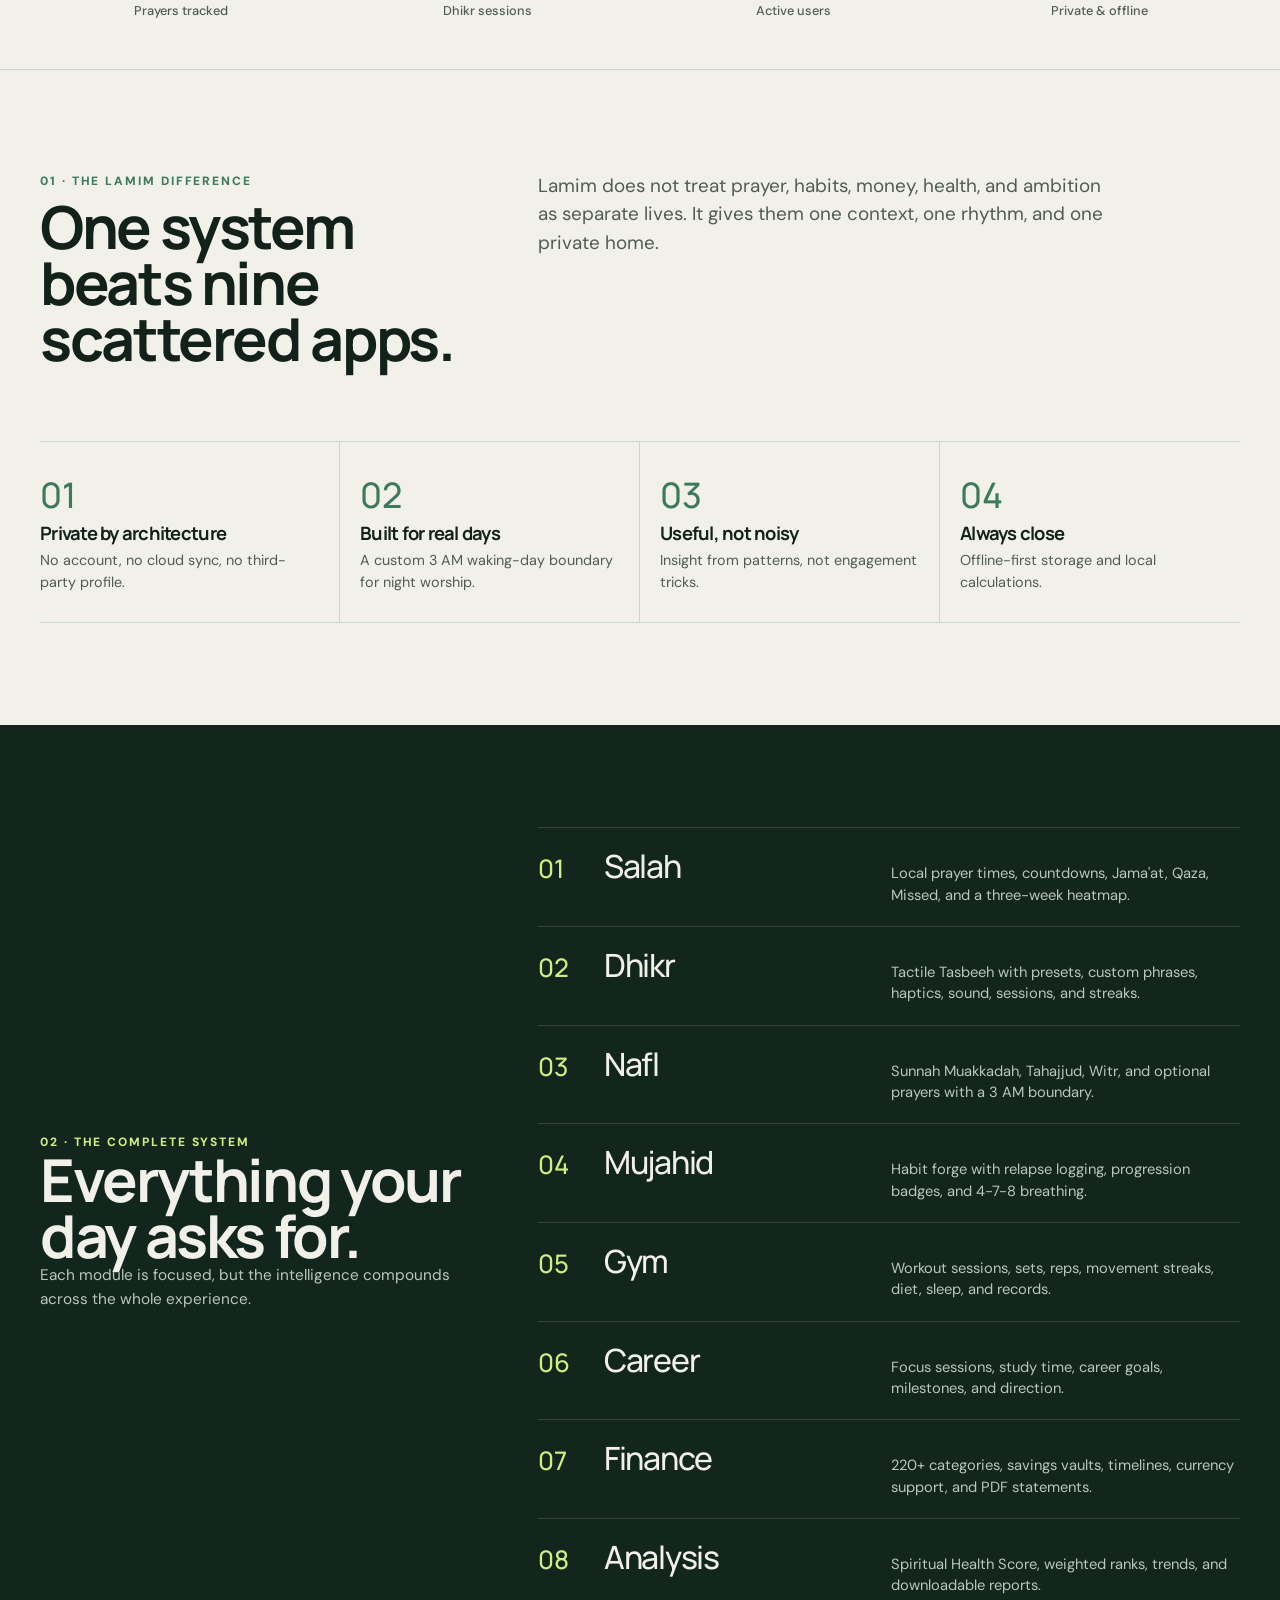
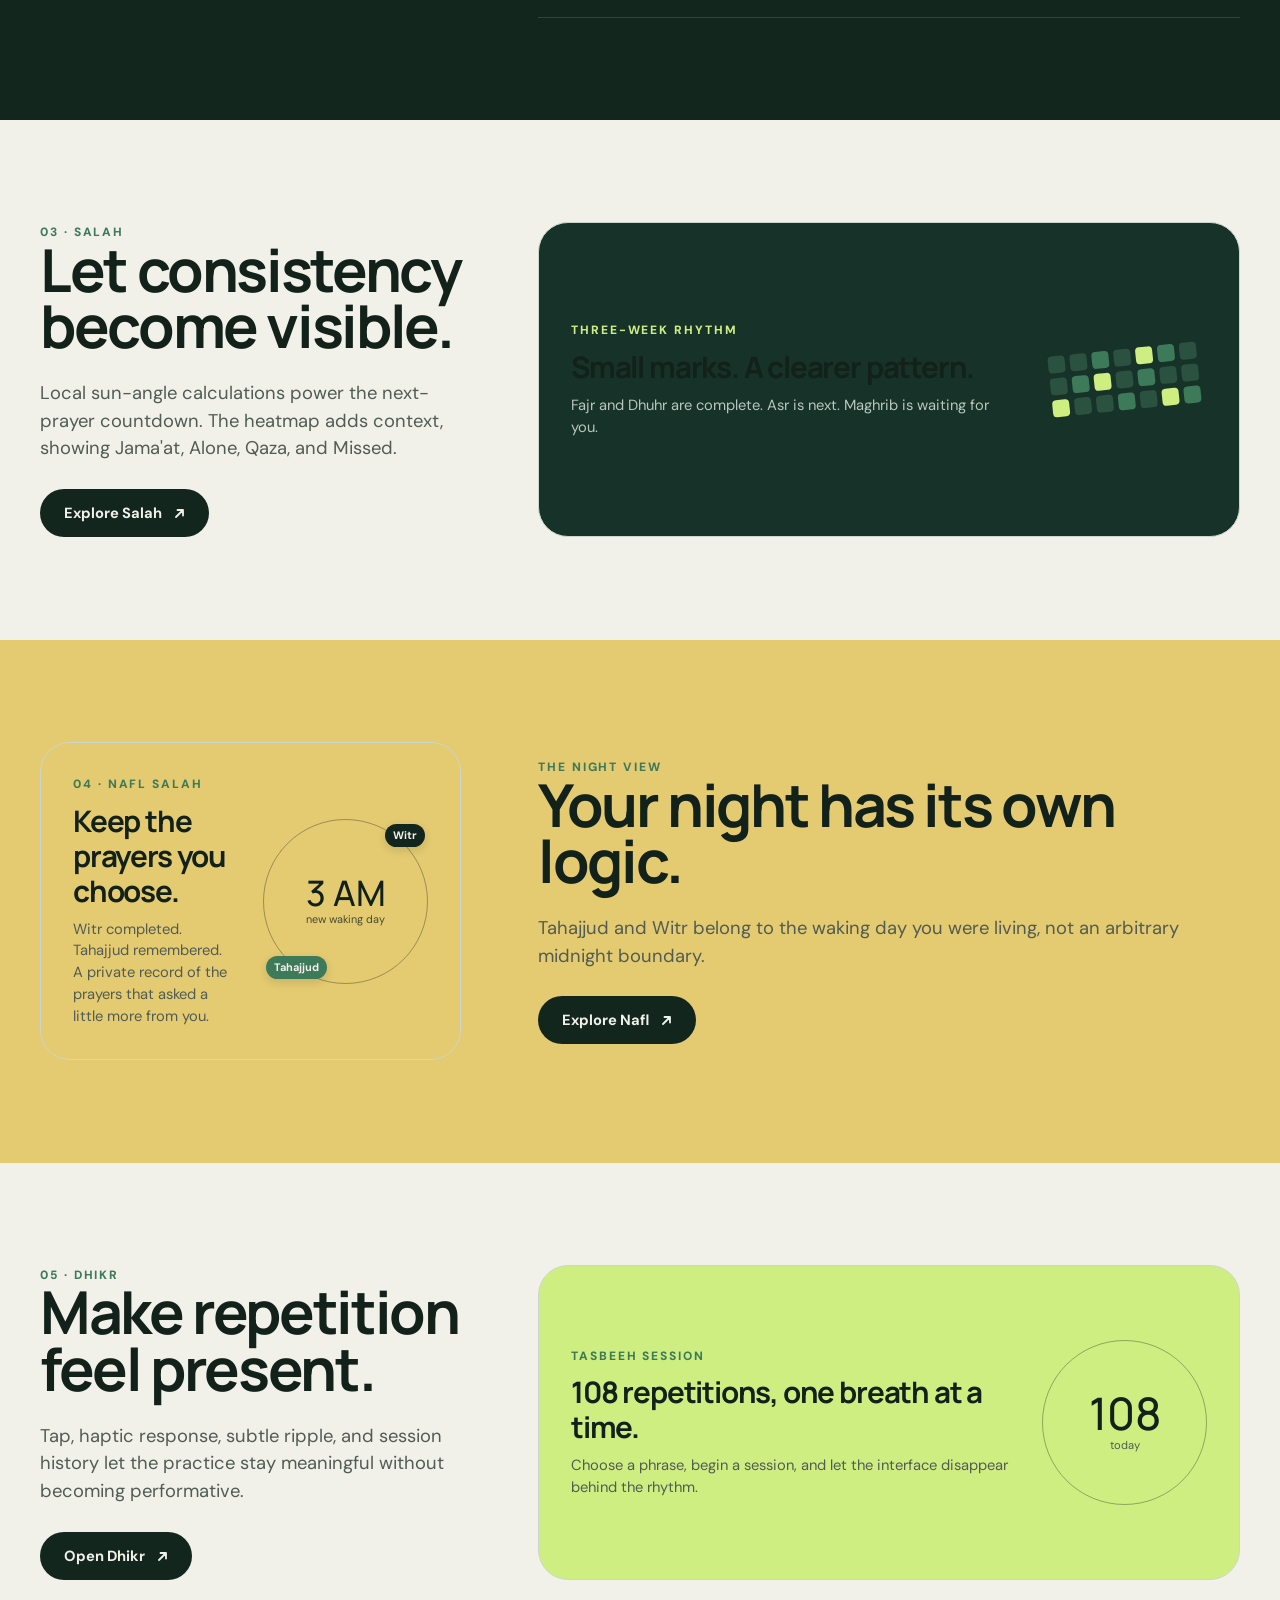
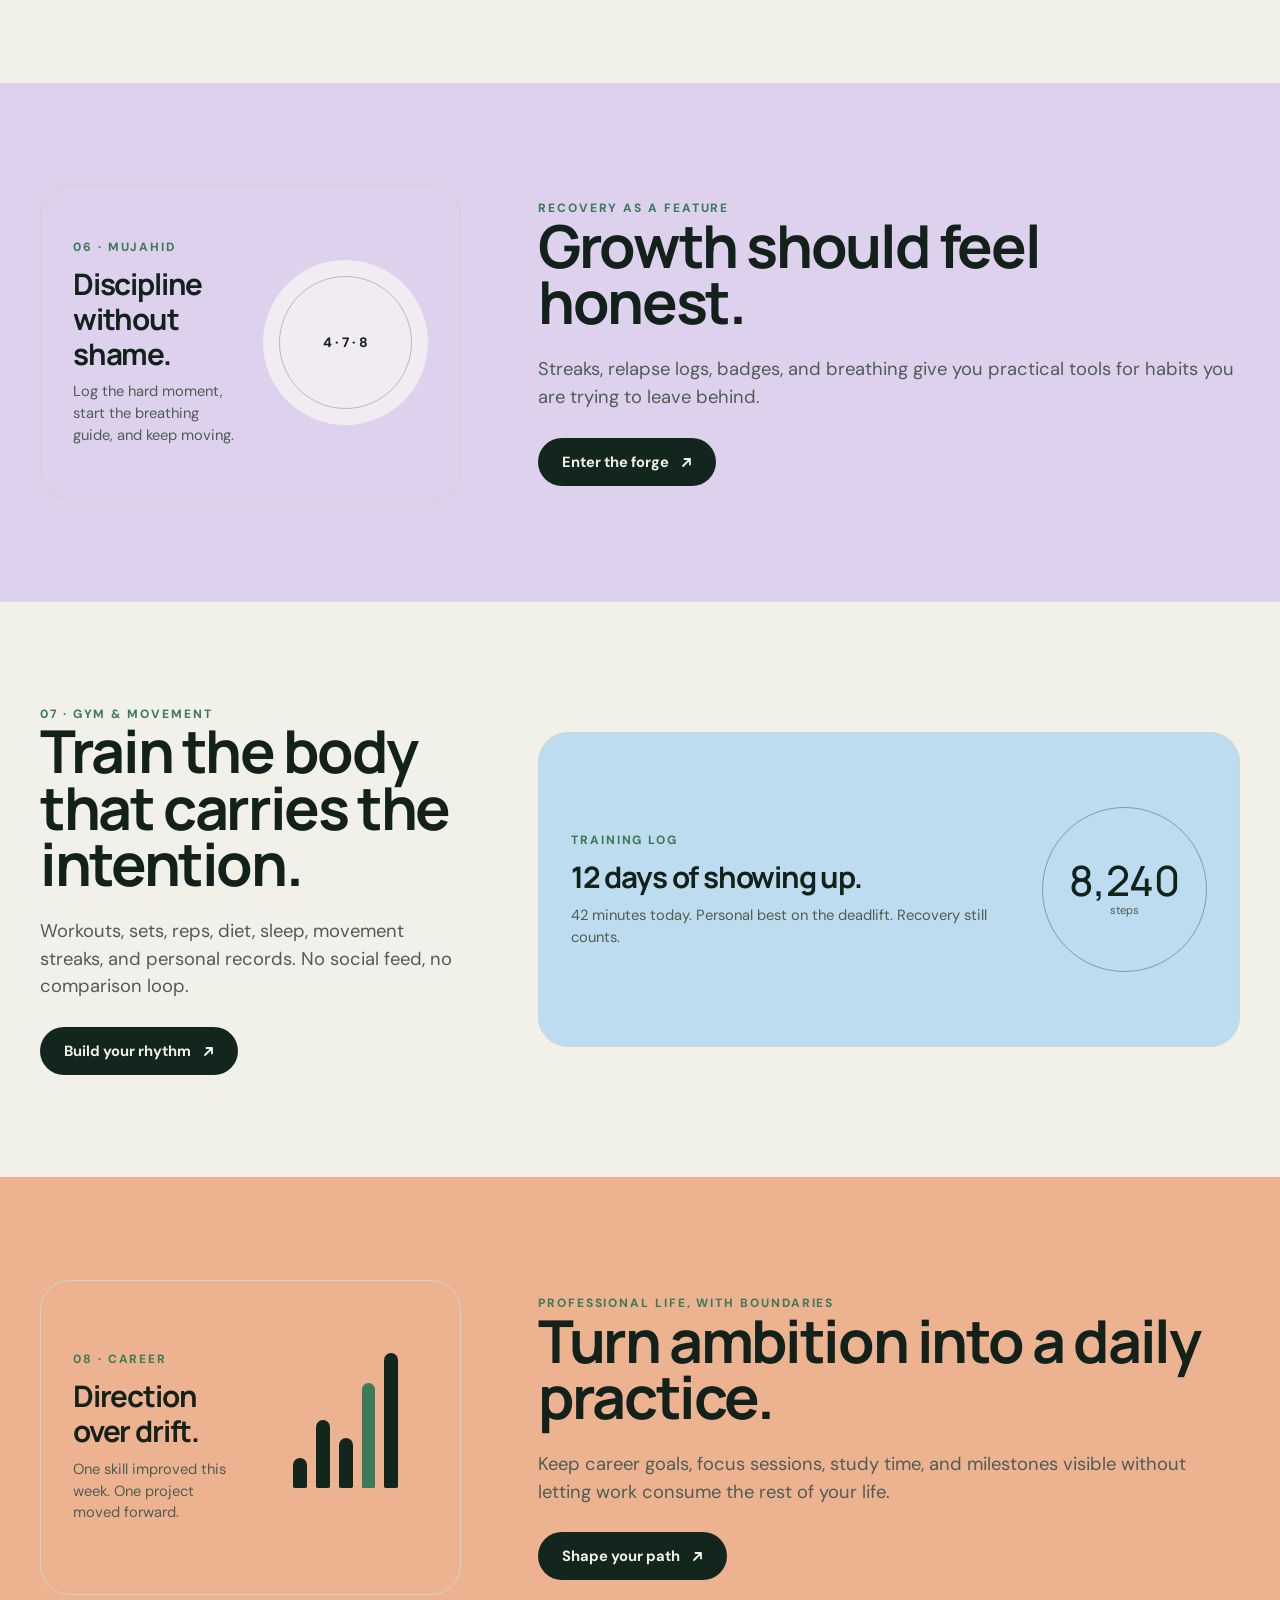
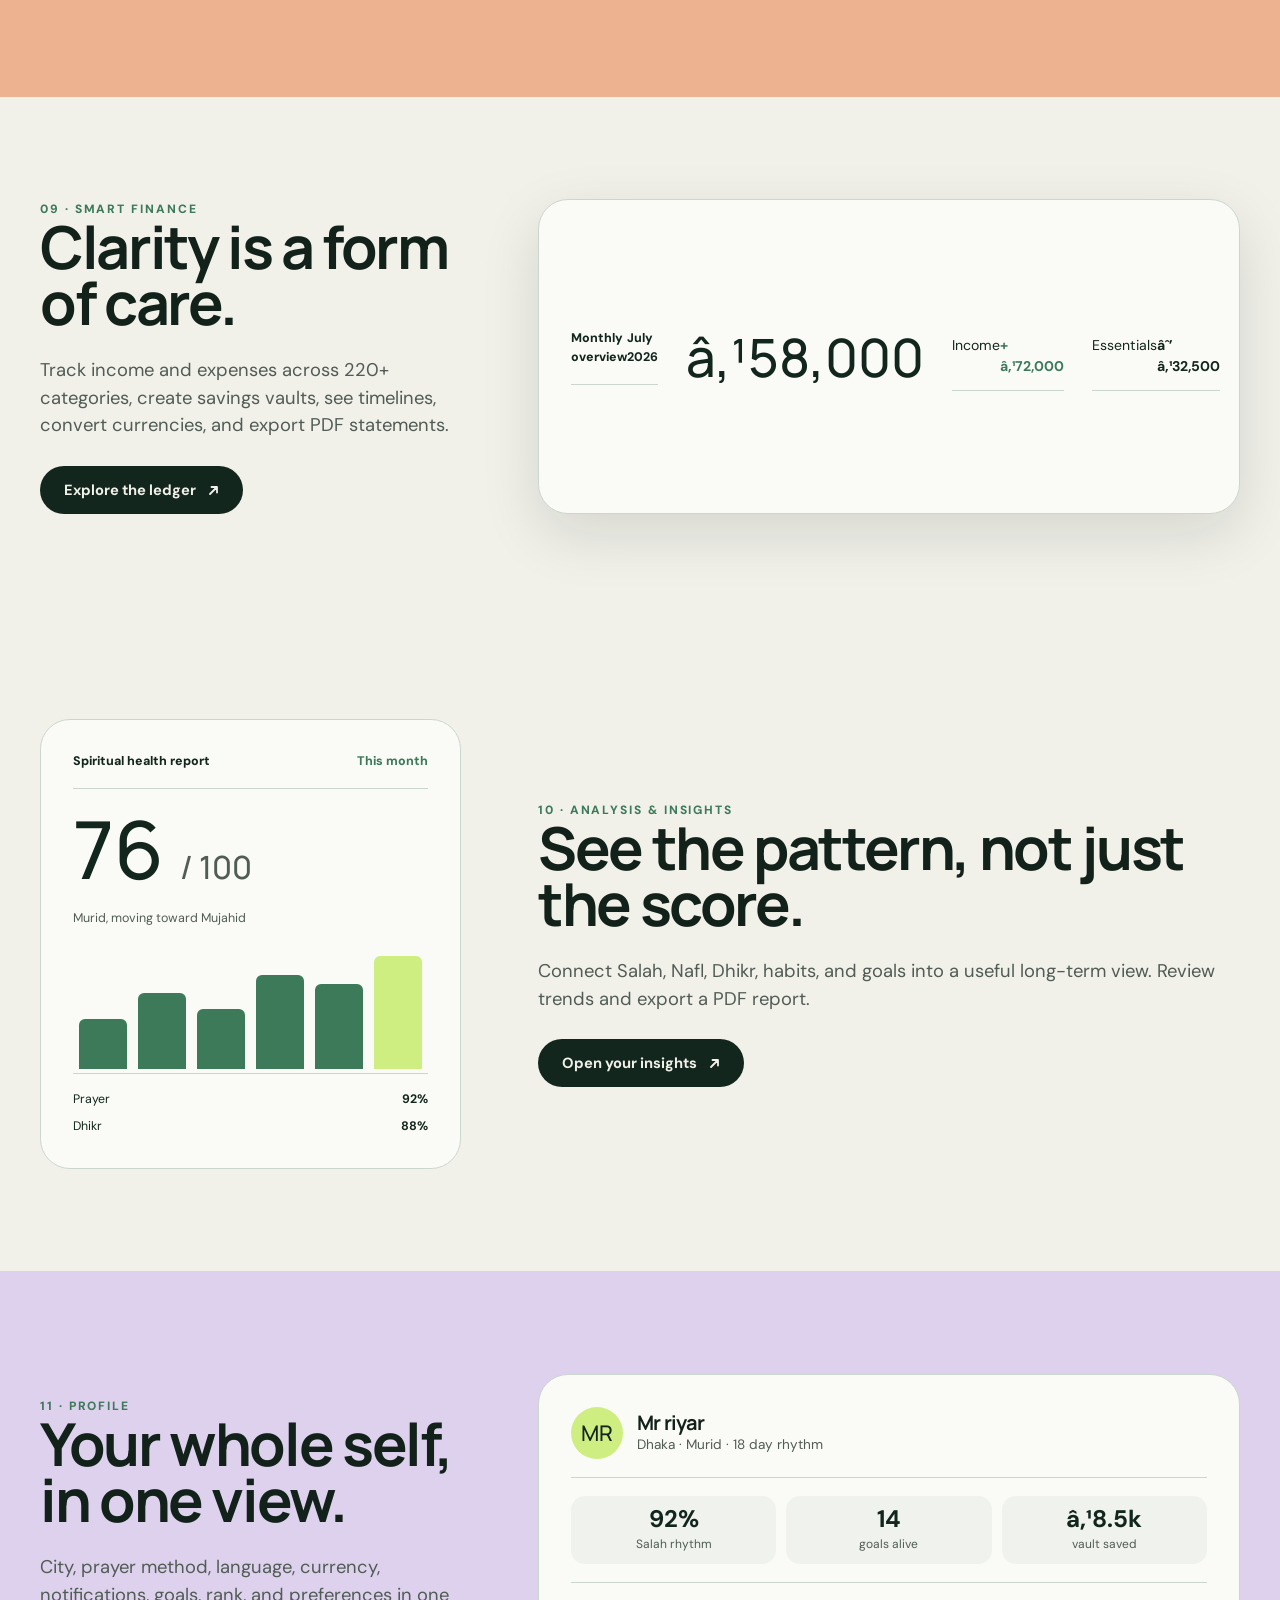
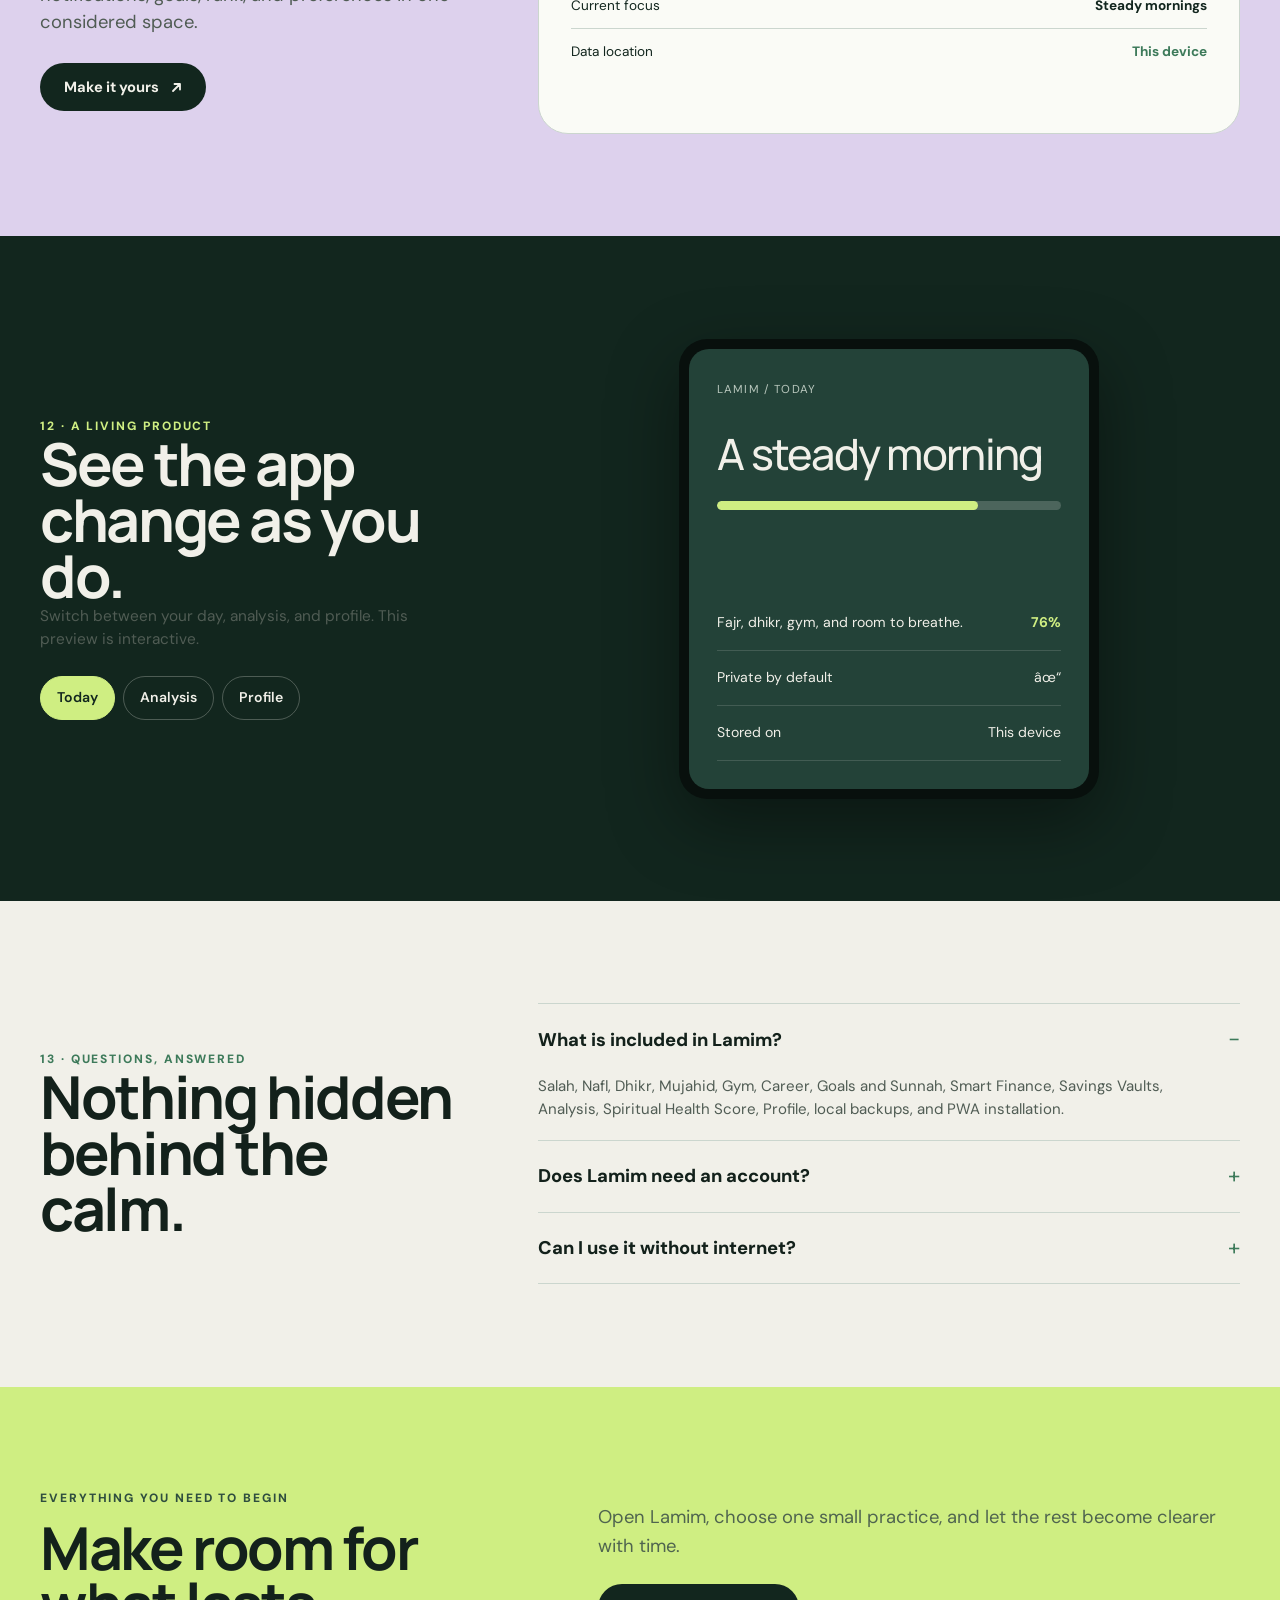
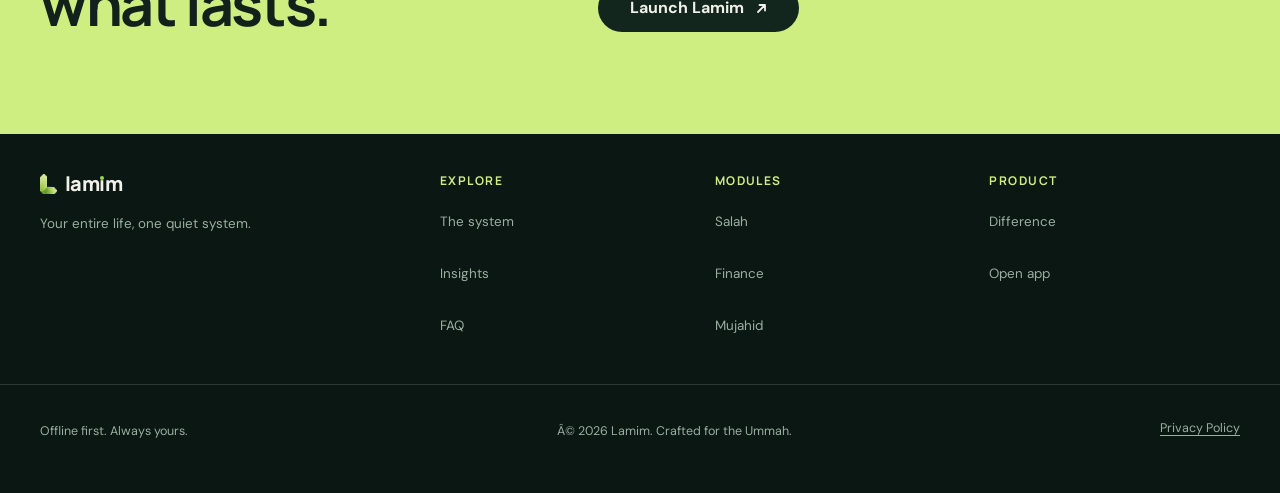
==== commit e7ee2697: "feat: re-add Brand Essence section (Think. Plan. Achieve.) with professional SVG vector icons - Posi" ====
--- a/index.html
+++ b/index.html
@@ -55,7 +55,22 @@
   <noscript>
     <link rel="stylesheet" href="https://fonts.googleapis.com/css2?family=DM+Sans:ital,opsz,wght@0,9..40,400..700;1,9..40,400..700&family=Manrope:wght@400;500;600;700;800&display=swap">
     <link rel="stylesheet" href="styles.min.css">
-    <style>.reveal{opacity:1;transform:none}</style>
+    <style>.reveal{opacity:1;transform:none}
+    /* Brand Essence Section */
+    .brand-essence { padding: 90px 0 60px; text-align: center; }
+    .essence-head { max-width: 680px; margin: 0 auto 48px; }
+    .essence-head .eyebrow { margin-bottom: 12px; color: var(--teal); letter-spacing: .14em; font-weight: 800; font-size: .78rem; }
+    .essence-head h2 { font-size: clamp(2rem, 3.8vw, 3.2rem); font-weight: 800; margin-bottom: 16px; letter-spacing: -.035em; color: var(--ink); }
+    .essence-head p { margin: 0 auto; font-size: 1.05rem; color: var(--muted); line-height: 1.6; }
+    .essence-grid { display: grid; grid-template-columns: repeat(auto-fit, minmax(220px, 1fr)); gap: 22px; }
+    .essence-card { background: #ffffff; border: 1px solid rgba(203, 214, 206, .6); border-radius: 24px; padding: 36px 24px; display: flex; flex-direction: column; align-items: center; text-align: center; box-shadow: 0 10px 30px rgba(19, 33, 27, .03); transition: transform .35s var(--ease), box-shadow .35s var(--ease), border-color .35s var(--ease); }
+    .essence-card:hover { transform: translateY(-5px); box-shadow: 0 18px 45px rgba(19, 33, 27, .09); }
+    .essence-card.active { border: 2px solid #97D84C; box-shadow: 0 12px 36px rgba(151, 216, 76, .22); }
+    .essence-icon-badge { width: 58px; height: 58px; border-radius: 18px; background: #f0f8e8; display: flex; align-items: center; justify-content: center; margin-bottom: 20px; box-shadow: inset 0 2px 4px rgba(255, 255, 255, .8); }
+    .essence-card h3 { font-size: 1.25rem; font-weight: 800; color: var(--ink); margin-bottom: 6px; letter-spacing: -.02em; }
+    .essence-card p { font-size: .92rem; color: var(--muted); margin: 0; }
+
+  </style>
   </noscript>
 
   <style>
@@ -125,6 +140,21 @@
     .meter span{display:block;width:76%;height:100%;background:var(--teal);border-radius:inherit}
     @media(prefers-reduced-motion:reduce){.track{animation:none}.reveal{opacity:1;transform:none}}
     :focus-visible{outline:2px solid var(--teal);outline-offset:3px;border-radius:4px}
+  
+    /* Brand Essence Section */
+    .brand-essence { padding: 90px 0 60px; text-align: center; }
+    .essence-head { max-width: 680px; margin: 0 auto 48px; }
+    .essence-head .eyebrow { margin-bottom: 12px; color: var(--teal); letter-spacing: .14em; font-weight: 800; font-size: .78rem; }
+    .essence-head h2 { font-size: clamp(2rem, 3.8vw, 3.2rem); font-weight: 800; margin-bottom: 16px; letter-spacing: -.035em; color: var(--ink); }
+    .essence-head p { margin: 0 auto; font-size: 1.05rem; color: var(--muted); line-height: 1.6; }
+    .essence-grid { display: grid; grid-template-columns: repeat(auto-fit, minmax(220px, 1fr)); gap: 22px; }
+    .essence-card { background: #ffffff; border: 1px solid rgba(203, 214, 206, .6); border-radius: 24px; padding: 36px 24px; display: flex; flex-direction: column; align-items: center; text-align: center; box-shadow: 0 10px 30px rgba(19, 33, 27, .03); transition: transform .35s var(--ease), box-shadow .35s var(--ease), border-color .35s var(--ease); }
+    .essence-card:hover { transform: translateY(-5px); box-shadow: 0 18px 45px rgba(19, 33, 27, .09); }
+    .essence-card.active { border: 2px solid #97D84C; box-shadow: 0 12px 36px rgba(151, 216, 76, .22); }
+    .essence-icon-badge { width: 58px; height: 58px; border-radius: 18px; background: #f0f8e8; display: flex; align-items: center; justify-content: center; margin-bottom: 20px; box-shadow: inset 0 2px 4px rgba(255, 255, 255, .8); }
+    .essence-card h3 { font-size: 1.25rem; font-weight: 800; color: var(--ink); margin-bottom: 6px; letter-spacing: -.02em; }
+    .essence-card p { font-size: .92rem; color: var(--muted); margin: 0; }
+
   </style>
 </head>
 <body>
@@ -228,6 +258,57 @@
       </div>
     </div>
 
+    
+    <!-- Brand Essence Section -->
+    <section class="brand-essence reveal" id="brand-essence">
+      <div class="wrap">
+        <div class="essence-head">
+          <div class="eyebrow">BRAND ESSENCE</div>
+          <h2>Think. Plan. Achieve.</h2>
+          <p>Lamim is a living system for an intentional life. We bring clarity, planning, and action together to help you achieve more.</p>
+        </div>
+
+        <div class="essence-grid">
+          <!-- Fast -->
+          <div class="essence-card">
+            <div class="essence-icon-badge">
+              <svg width="26" height="26" viewBox="0 0 24 24" fill="none" stroke="#3d7a5a" stroke-width="2.2" stroke-linecap="round" stroke-linejoin="round"><polygon points="13 2 3 14 12 14 11 22 21 10 12 10 13 2"/></svg>
+            </div>
+            <h3>Fast</h3>
+            <p>Built for speed</p>
+          </div>
+
+          <!-- Secure -->
+          <div class="essence-card">
+            <div class="essence-icon-badge">
+              <svg width="26" height="26" viewBox="0 0 24 24" fill="none" stroke="#3d7a5a" stroke-width="2.2" stroke-linecap="round" stroke-linejoin="round"><path d="M12 22s8-4 8-10V5l-8-3-8 3v7c0 6 8 10 8 10z"/></svg>
+            </div>
+            <h3>Secure</h3>
+            <p>Your data is safe</p>
+          </div>
+
+          <!-- Smart (Highlighted Card) -->
+          <div class="essence-card active">
+            <div class="essence-icon-badge">
+              <svg width="26" height="26" viewBox="0 0 24 24" fill="none" stroke="#3d7a5a" stroke-width="2.2" stroke-linecap="round" stroke-linejoin="round"><rect x="18" y="3" width="4" height="18" rx="1"/><rect x="10" y="8" width="4" height="13" rx="1"/><rect x="2" y="13" width="4" height="8" rx="1"/></svg>
+            </div>
+            <h3>Smart</h3>
+            <p>AI powered</p>
+          </div>
+
+          <!-- Human -->
+          <div class="essence-card">
+            <div class="essence-icon-badge">
+              <svg width="26" height="26" viewBox="0 0 24 24" fill="none" stroke="#3d7a5a" stroke-width="2.2" stroke-linecap="round" stroke-linejoin="round"><path d="M20 21v-2a4 4 0 0 0-4-4H8a4 4 0 0 0-4 4v2"/><circle cx="12" cy="7" r="4"/></svg>
+            </div>
+            <h3>Human</h3>
+            <p>Designed for people</p>
+          </div>
+        </div>
+      </div>
+    </section>
+
+
     <!-- Stats Bar -->
     <section class="stats-bar reveal">
       <div class="wrap stats-grid">
